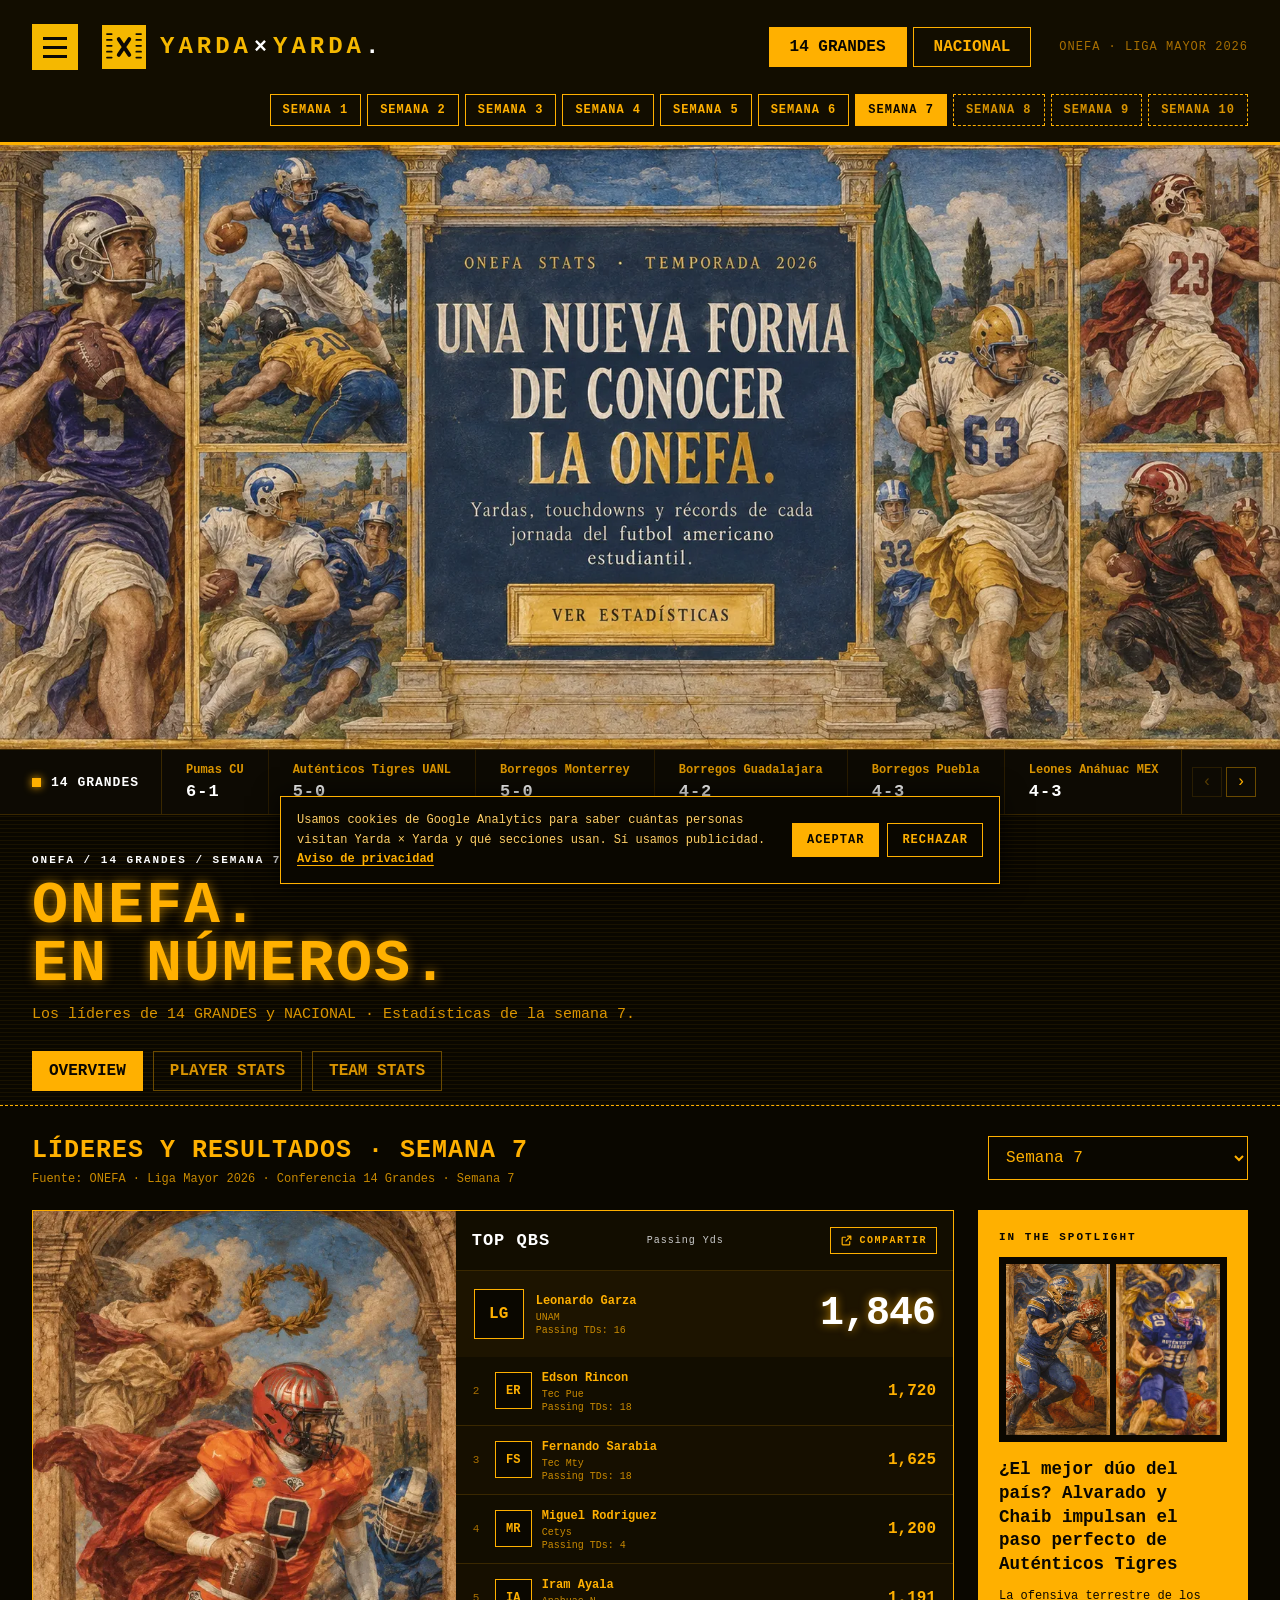
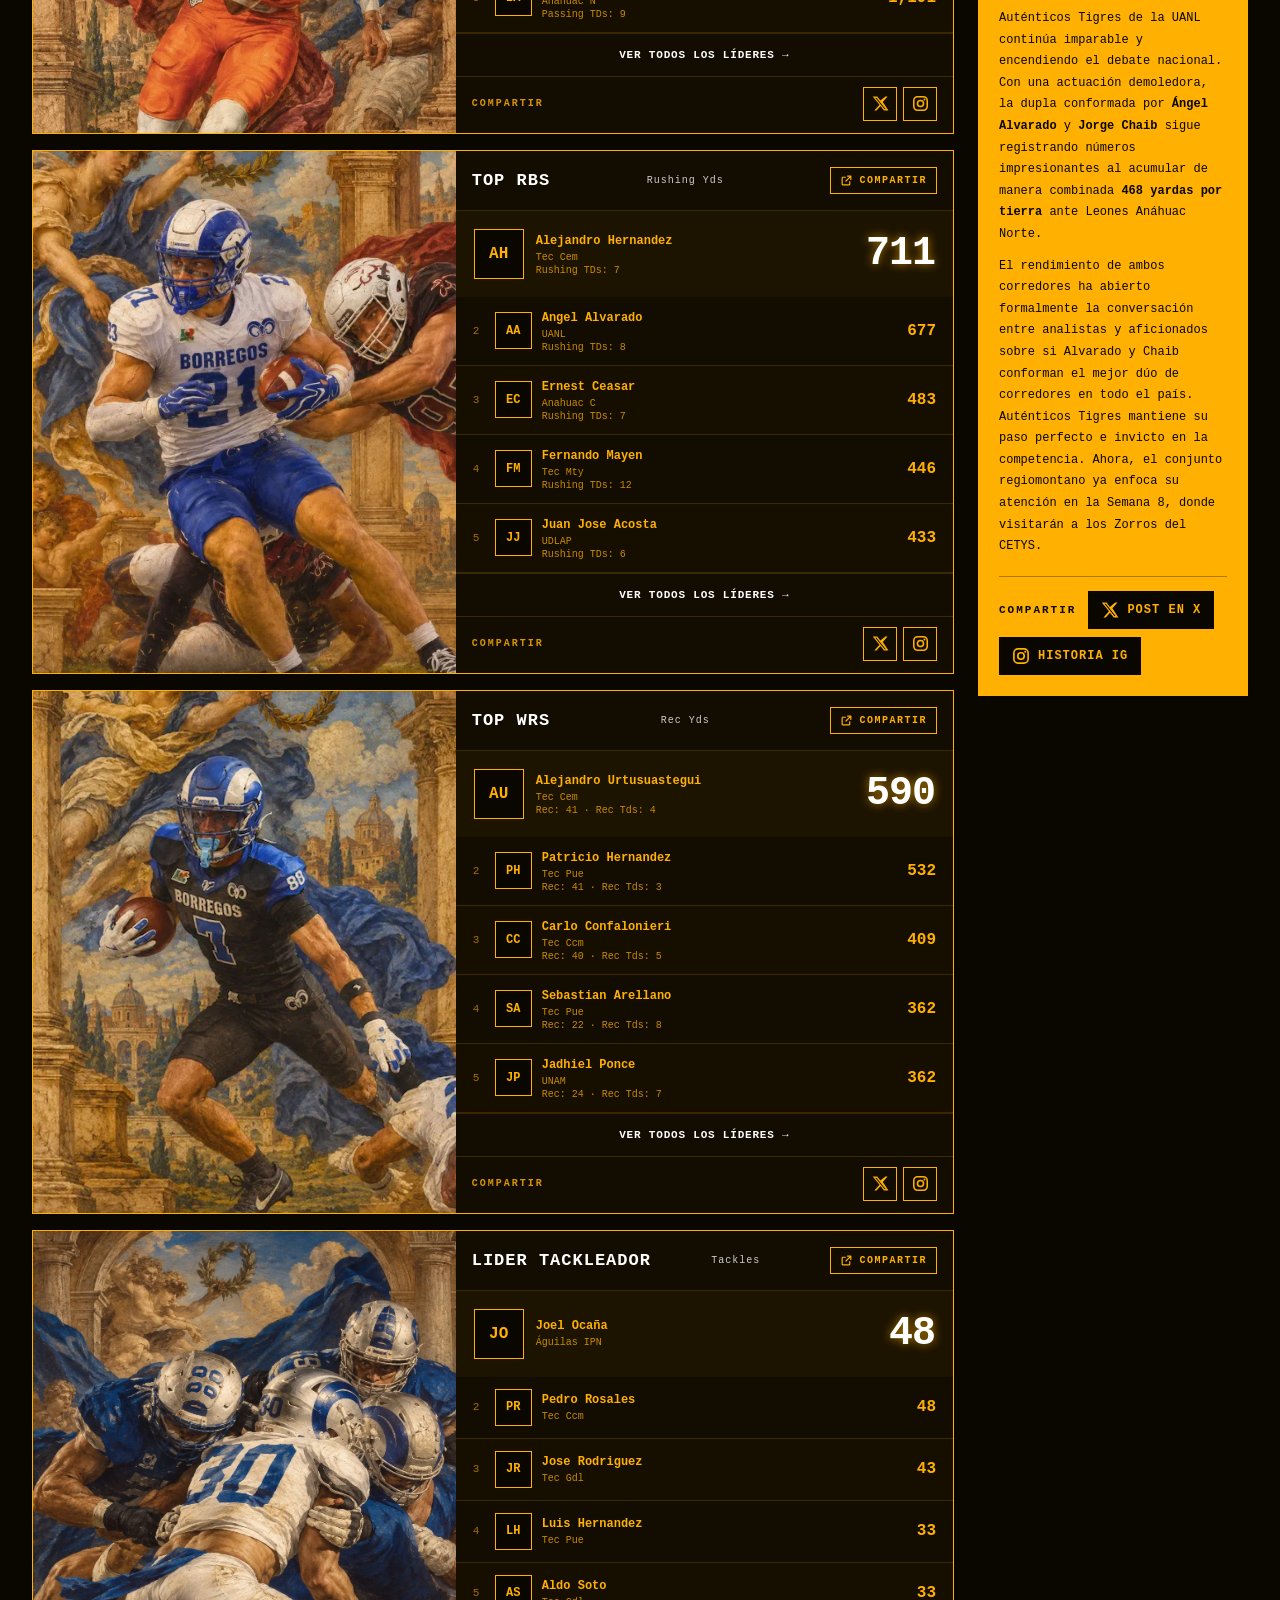
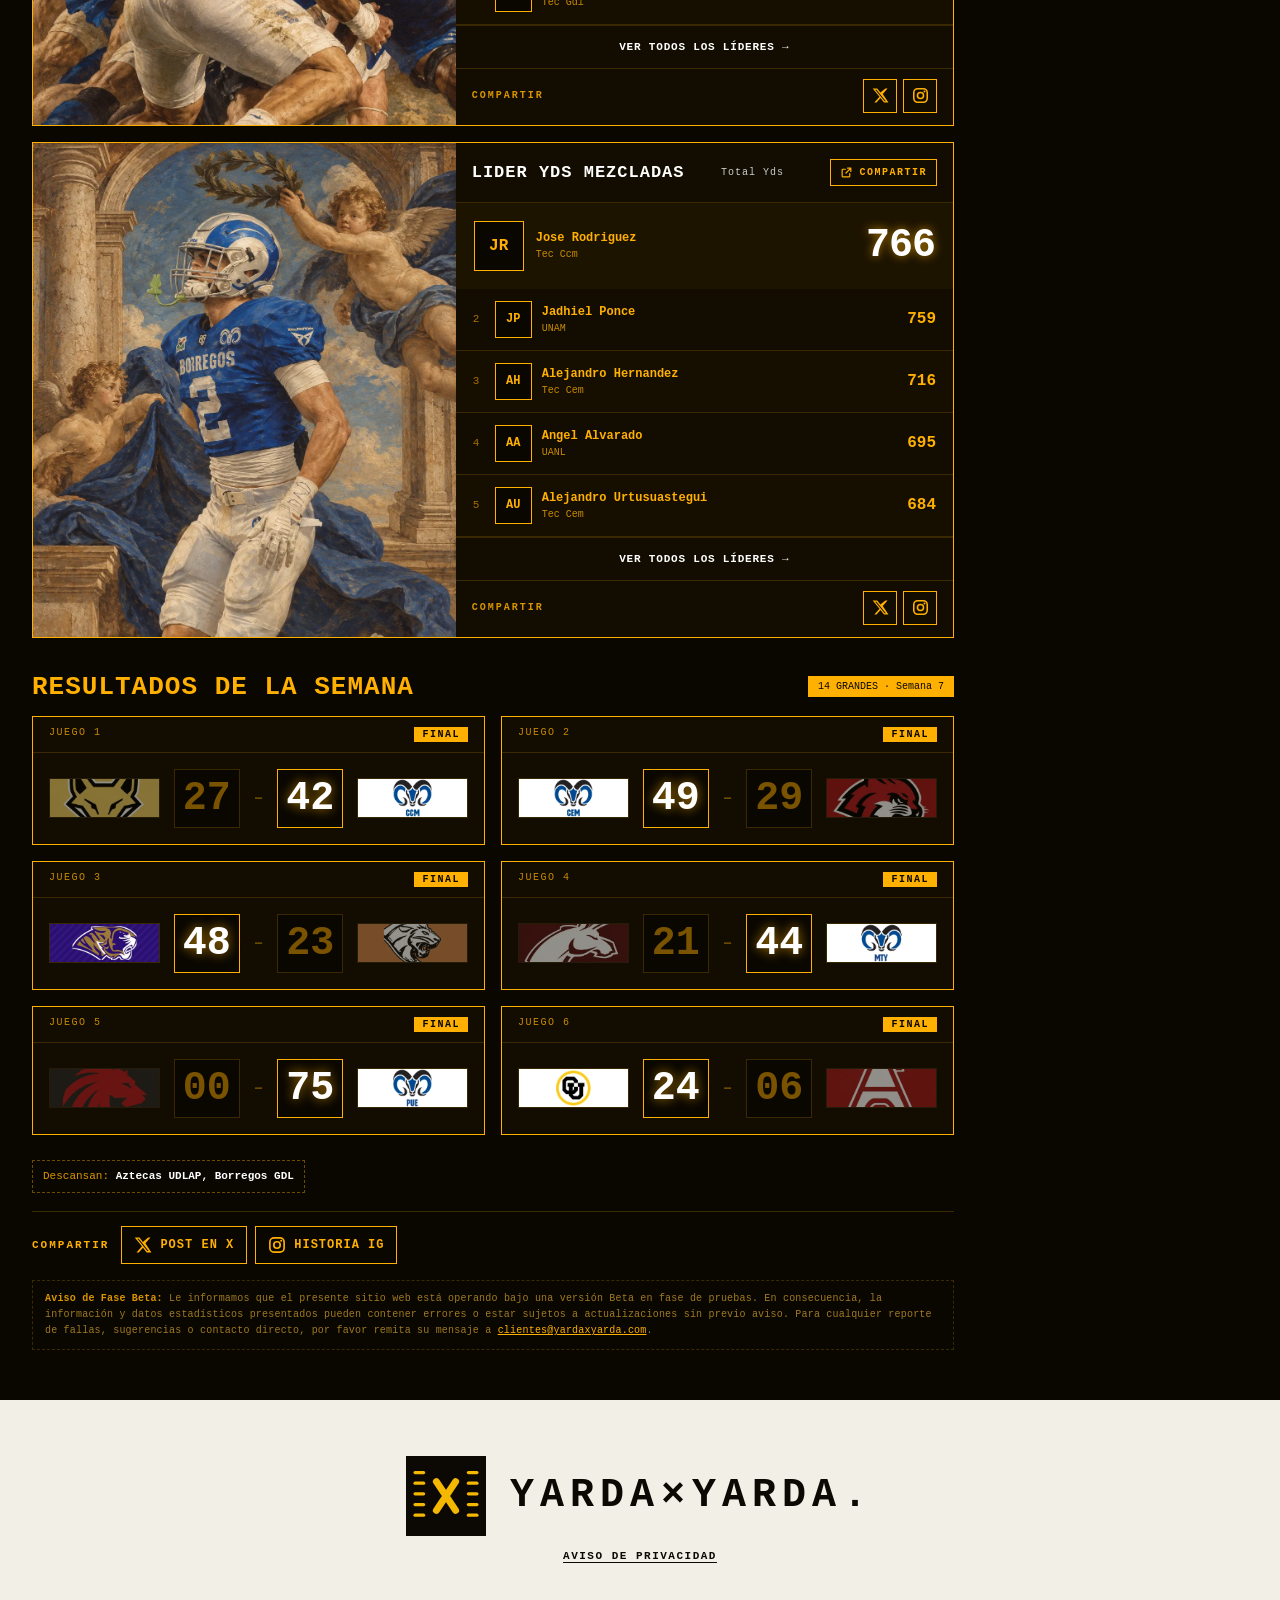
==== index.html @ e9014ed4 "Add files via upload" ====
<!doctype html>
<html lang="es"><head><meta charset="utf-8"><meta name="viewport" content="width=device-width, initial-scale=1"><title>Yarda × Yarda · Estadísticas ONEFA</title><link rel="icon" type="image/svg+xml" href="data:image/svg+xml,%3Csvg%20xmlns%3D%22http%3A//www.w3.org/2000/svg%22%20viewBox%3D%220%200%20150%20150%22%3E%3Crect%20width%3D%22150%22%20height%3D%22150%22%20fill%3D%22%23f5b800%22/%3E%3Cg%20fill%3D%22%230c0905%22%3E%3Crect%20x%3D%2214%22%20y%3D%2228%22%20width%3D%2222%22%20height%3D%226%22%20rx%3D%223%22/%3E%3Crect%20x%3D%22114%22%20y%3D%2228%22%20width%3D%2222%22%20height%3D%226%22%20rx%3D%223%22/%3E%3Crect%20x%3D%2214%22%20y%3D%2248%22%20width%3D%2222%22%20height%3D%226%22%20rx%3D%223%22/%3E%3Crect%20x%3D%22114%22%20y%3D%2248%22%20width%3D%2222%22%20height%3D%226%22%20rx%3D%223%22/%3E%3Crect%20x%3D%2214%22%20y%3D%2268%22%20width%3D%2222%22%20height%3D%226%22%20rx%3D%223%22/%3E%3Crect%20x%3D%22114%22%20y%3D%2268%22%20width%3D%2222%22%20height%3D%226%22%20rx%3D%223%22/%3E%3Crect%20x%3D%2214%22%20y%3D%2288%22%20width%3D%2222%22%20height%3D%226%22%20rx%3D%223%22/%3E%3Crect%20x%3D%22114%22%20y%3D%2288%22%20width%3D%2222%22%20height%3D%226%22%20rx%3D%223%22/%3E%3Crect%20x%3D%2214%22%20y%3D%22108%22%20width%3D%2222%22%20height%3D%226%22%20rx%3D%223%22/%3E%3Crect%20x%3D%22114%22%20y%3D%22108%22%20width%3D%2222%22%20height%3D%226%22%20rx%3D%223%22/%3E%3C/g%3E%3Cpath%20d%3D%22M57%2048%20L93%20102%20M93%2048%20L57%20102%22%20stroke%3D%22%230c0905%22%20stroke-width%3D%2213%22%20stroke-linecap%3D%22round%22%20fill%3D%22none%22/%3E%3C/svg%3E"><meta name="description" content="Yarda × Yarda: líderes, resultados, tablas y calendario de la ONEFA (14 Grandes y Conferencia Nacional).">
<link rel="canonical" href="https://yardaxyarda.com/">
<meta property="og:type" content="website">
<meta property="og:site_name" content="Yarda × Yarda">
<meta property="og:url" content="https://yardaxyarda.com/">
<meta property="og:title" content="Yarda × Yarda · Estadísticas ONEFA">
<meta property="og:description" content="Líderes, tablas, resultados y calendario de la ONEFA (14 Grandes y Conferencia Nacional), semana a semana.">
<meta property="og:image" content="https://yardaxyarda.com/assets/images/compartir-yardaxyarda.jpg">
<meta property="og:image:width" content="1200">
<meta property="og:image:height" content="630">
<meta property="og:locale" content="es_MX">
<meta name="twitter:card" content="summary_large_image">
<meta name="theme-color" content="#120d00">
<link rel="stylesheet" href="css/styles.css?v=20261022j"><script src="js/base/00-consentimiento.js?v=20261022j"></script>
<!-- Google tag (gtag.js) -->
<script async src="https://www.googletagmanager.com/gtag/js?id=G-KNM0MF1JTT"></script>
<script>
  window.dataLayer = window.dataLayer || [];
  function gtag(){dataLayer.push(arguments);}
  gtag('js', new Date());

  gtag('config', 'G-KNM0MF1JTT');
</script>
</head><body>
<div class="yxy-scrim" id="yxy-scrim" hidden></div>
<aside class="yxy-nav" id="yxy-nav" aria-label="Menú principal" aria-hidden="true" inert>
 <div class="yxy-nav-head"><a class="yxy-brand yxy-nav-brand" href="#" data-nav="inicio" aria-label="Yarda × Yarda · inicio"><span class="yxy-mark"><svg class="yxy-svg" xmlns="http://www.w3.org/2000/svg" viewBox="0 0 150 150" aria-hidden="true"><rect width="150" height="150" fill="#f5b800"/><g fill="#0c0905"><rect x="14" y="28" width="22" height="6" rx="3"/><rect x="114" y="28" width="22" height="6" rx="3"/><rect x="14" y="48" width="22" height="6" rx="3"/><rect x="114" y="48" width="22" height="6" rx="3"/><rect x="14" y="68" width="22" height="6" rx="3"/><rect x="114" y="68" width="22" height="6" rx="3"/><rect x="14" y="88" width="22" height="6" rx="3"/><rect x="114" y="88" width="22" height="6" rx="3"/><rect x="14" y="108" width="22" height="6" rx="3"/><rect x="114" y="108" width="22" height="6" rx="3"/></g><path d="M57 48 L93 102 M93 48 L57 102" stroke="#0c0905" stroke-width="13" stroke-linecap="round" fill="none"/></svg></span><span class="yxy-word">YARDA<span class="yxy-x">×</span>YARDA<span class="yxy-dot">.</span></span></a><button type="button" class="yxy-close" id="yxy-close" aria-label="Cerrar menú">✕</button></div>
 <div class="yxy-nav-body">
  <label class="yxy-lbl" for="yxy-q">Buscar</label>
  <input id="yxy-q" class="yxy-q" type="search" placeholder="Jugador, equipo o partido" autocomplete="off">
  <div class="yxy-results" id="yxy-results" hidden></div>
  <div class="yxy-lbl">Conferencia</div>
  <div class="yxy-conf"><button type="button" data-conf="grandes">14 GRANDES</button><button type="button" data-conf="nacional">NACIONAL</button></div>
  <div class="yxy-lbl">Secciones</div>
  <ol class="yxy-sec">
   <li><button type="button" data-nav="inicio"><i>01</i><b>Inicio</b><em>›</em></button></li>
   <li><button type="button" data-nav="calendario"><i>02</i><b>Calendario</b><em>›</em></button></li>
   <li><button type="button" data-nav="lideres"><i>03</i><b>Líderes</b><em>›</em></button></li>
   <li><button type="button" data-nav="tabla"><i>04</i><b>Tabla general</b><em>›</em></button></li>
   <li><button type="button" data-nav="equipos" aria-expanded="false"><i>05</i><b>Equipos</b><em>›</em></button><div class="yxy-teams" id="yxy-teams" hidden></div></li>
   <li><button type="button" data-nav="resultados"><i>06</i><b>Resultados de la semana</b><em>›</em></button></li>
  </ol>
 </div>
 <div class="yxy-nav-foot">ONEFA · LIGA MAYOR 2026 · <span id="yxy-week">SEMANA 6</span></div>
</aside>
<header><div class="top"><button type="button" class="yxy-burger" id="yxy-open" aria-label="Abrir menú" aria-controls="yxy-nav" aria-expanded="false"><span></span><span></span><span></span></button><a class="brand yxy-brand" href="#" aria-label="Yarda × Yarda · inicio"><span class="yxy-mark" aria-hidden="true"><svg class="yxy-svg" xmlns="http://www.w3.org/2000/svg" viewBox="0 0 150 150"><rect width="150" height="150" fill="#f5b800"/><g fill="#0c0905"><rect x="14" y="28" width="22" height="6" rx="3"/><rect x="114" y="28" width="22" height="6" rx="3"/><rect x="14" y="48" width="22" height="6" rx="3"/><rect x="114" y="48" width="22" height="6" rx="3"/><rect x="14" y="68" width="22" height="6" rx="3"/><rect x="114" y="68" width="22" height="6" rx="3"/><rect x="14" y="88" width="22" height="6" rx="3"/><rect x="114" y="88" width="22" height="6" rx="3"/><rect x="14" y="108" width="22" height="6" rx="3"/><rect x="114" y="108" width="22" height="6" rx="3"/></g><path d="M57 48 L93 102 M93 48 L57 102" stroke="#0c0905" stroke-width="13" stroke-linecap="round" fill="none"/></svg></span><span class="yxy-word">YARDA<span class="yxy-x">×</span>YARDA<span class="yxy-dot">.</span></span></a><div class="sports" aria-label="Sport"><button class="active" data-division="grandes" aria-pressed="true">14 GRANDES</button><button data-division="nacional" aria-pressed="false">NACIONAL</button></div><div class="edition">ONEFA · LIGA MAYOR 2026</div></div></header>
<section class="top-banner" id="banner-w4" hidden aria-label="ONEFA Stats · Temporada 2026"><a href="#stats-start" class="top-banner-link" aria-label="Ver estadísticas"><picture><source media="(max-width:700px)" srcset="assets/images/46dfd0f573.webp"><img src="assets/images/1318c74939.webp" width="1800" height="854" alt="ONEFA Stats · Temporada 2026. Una nueva forma de conocer la ONEFA: yardas, touchdowns y récords de cada jornada del futbol americano estudiantil."></picture></a></section>
<section class="top-banner" id="banner-w5" hidden aria-label="ONEFA Stats · Temporada 2026"><a href="#stats-start" class="top-banner-link" aria-label="Ver estadísticas"><picture><source media="(max-width:700px)" srcset="assets/images/ca078c1869.webp"><img src="assets/images/fb88d8023b.webp" width="1800" height="852" alt="ONEFA Stats · Temporada 2026. Una nueva forma de conocer la ONEFA: yardas, touchdowns y récords de cada jornada del futbol americano estudiantil."></picture></a></section>
<section class="top-banner" id="banner-w6" hidden aria-label="ONEFA Stats · Temporada 2026"><a href="#stats-start" class="top-banner-link" aria-label="Ver estadísticas"><picture><source media="(max-width:700px)" srcset="assets/images/59110b819c.webp"><img src="assets/images/1c9b521a45.webp" width="1800" height="850" alt="ONEFA Stats · Temporada 2026. Una nueva forma de conocer la ONEFA: yardas, touchdowns y récords de cada jornada del futbol americano estudiantil."></picture></a></section>
<section class="top-banner" id="banner-w7" hidden aria-label="ONEFA Stats · Temporada 2026"><a href="#stats-start" class="top-banner-link" aria-label="Ver estadísticas"><picture><source media="(max-width:700px)" srcset="assets/images/b94c535c2a.webp"><img src="assets/images/1ff9ba643d.webp" width="1800" height="850" alt="ONEFA Stats · Temporada 2026. Una nueva forma de conocer la ONEFA: yardas, touchdowns y récords de cada jornada del futbol americano estudiantil."></picture></a></section>
<section class="top-banner" id="banner-w8" hidden aria-label="ONEFA Stats · Temporada 2026"><a href="#stats-start" class="top-banner-link" aria-label="Ver estadísticas"><picture><source media="(max-width:700px)" srcset="assets/images/e06414f79d.webp"><img src="assets/images/24ac6d9ca6.webp" width="1800" height="850" alt="ONEFA Stats · Temporada 2026. Una nueva forma de conocer la ONEFA: yardas, touchdowns y récords de cada jornada del futbol americano estudiantil."></picture></a></section>
<section class="ticker" aria-label="Récord de los equipos de 14 Grandes"><div class="ticker-inner"><div class="ticker-label"><span class="ticker-dot" aria-hidden="true"></span><span>14 Grandes</span></div><div class="ticker-track" id="ticker-track"></div><div class="ticker-nav"><button type="button" id="ticker-prev" aria-label="Ver equipos anteriores">‹</button><button type="button" id="ticker-next" aria-label="Ver más equipos">›</button></div></div></section>
<section class="hero"><div class="hero-inner"><section class="clasico-banner clasico-hero" id="clasico5" hidden aria-labelledby="clasico-title"><div class="clasico-inner"><figure class="clasico-art"><img src="assets/images/757712cf98.png" alt="Ilustración pixel art de jugador de Auténticos Tigres junto a un tigre de piedra"></figure><div class="clasico-copy"><div class="eyebrow">CLÁSICO REGIO</div><h2 id="clasico-title">EL CLÁSICO<br><span>TIENE FECHA.</span></h2><p class="clasico-description">YA HAY FECHA PARA EL <strong>CLÁSICO REGIO</strong></p><div class="clasico-details"><p>Martes 3 de Noviembre</p><p class="event-time">7:00 PM</p><p class="event-place">en el Estadio Gaspar Mass</p></div></div><figure class="clasico-art"><img src="assets/images/803a385fa0.png" alt="Ilustración pixel art de dos jugadores de Borregos frente a las montañas"></figure></div></section><figure class="hero6" id="hero6" hidden role="link" tabindex="0" aria-label="Leer la crónica: El Clásico Nacional se pinta azul y oro"><div class="hero6-imgs"><img src="assets/images/08af3ef541.webp" alt="Casco de Pumas CU en bloques de construcción"><img src="assets/images/fd66d341b7.webp" alt="Casco de Águilas Blancas IPN en bloques de construcción"><span class="hero6-vs" aria-hidden="true">VS</span></div><figcaption class="hero6-cap"><h2>PROHIBIDO PERDER</h2><p>Clásico Nacional que revive la tradición, el orgullo y la grandeza del futbol americano estudiantil</p><ul class="hero6-info"><li>📅 17 de octubre</li><li>⏰ 11:00 a.m.</li><li>🏟️ Estadio Olímpico Universitario</li><li>🎖️ Homenaje a Cóndores</li></ul><small>📸 <a href="https://www.instagram.com/bbiggmikke/" target="_blank" rel="noopener">@bbiggmikke</a> · <a href="https://www.instagram.com/aguilasipn/" target="_blank" rel="noopener">@aguilasipn</a></small></figcaption></figure><div class="eyebrow" id="league">Premier League / Statistics</div><h1>ONEFA.<br>EN NÚMEROS.</h1><p id="hero-sub">Los líderes de 14 GRANDES y NACIONAL · Estadísticas de la semana 5.</p><nav class="tabs" aria-label="Statistics views"><button class="active" data-tab="overview" aria-pressed="true">Overview</button><button data-tab="players" aria-pressed="false">Player stats</button><button data-tab="teams" aria-pressed="false">Team stats</button></nav></div></section>
<section id="team-page" class="team-page" hidden aria-live="polite"></section><main><span id="stats-start"></span><div class="toolbar"><div><h2 id="heading">Season leaders</h2><div class="sub" id="source-note">Fuente: Onefa W5.xlsx · Semana 5 · Datos del archivo, sin conexión en vivo</div></div><div class="filters"><select id="season" aria-label="Season"><option value="w1">Semana 1 · Resultados</option><option value="w2">Semana 2 · Resultados</option><option value="w3">Semana 3</option><option value="w4">Semana 4</option><option value="w5">Semana 5</option><option value="w6">Semana 6</option><option value="w7" selected>Semana 7</option><option value="w8">Semana 8 · Calendario</option><option value="w9">Semana 9 · Calendario</option><option value="w10">Semana 10 · Calendario</option></select><select id="group" aria-label="Filter by team or conference"></select><select id="category" aria-label="Statistical category"></select><input id="search" type="search" placeholder="Search players or teams…" aria-label="Search players or teams"></div></div><div class="layout"><div><div id="team-subnav" class="team-subnav" hidden><button type="button" data-sub="tabla" class="active" aria-pressed="true">Tabla general</button><button type="button" data-sub="insights" aria-pressed="false">Insights</button></div><section id="insights" class="insights" hidden aria-labelledby="insights-title"><div class="section-title" style="margin-top:0"><h3 id="insights-title">Perfil ofensivo · 14 Grandes</h3><span class="pill">Semana 5</span></div><div class="ins-card"><div id="ins-chart"></div></div><p class="note">Yardas por partido. Cada logo muestra cuántas yardas por tierra (eje horizontal) y por aire (eje vertical) promedia el equipo. Las líneas punteadas dividen la gráfica en cuatro perfiles. Pasa el cursor sobre un logo para ver sus cifras; haz clic para abrir la página del equipo.</p></section><section id="standings" class="standings" hidden aria-labelledby="standings-title"><div class="section-title" style="margin-top:0"><h3 id="standings-title">Liga Mayor 2026 · Conferencia 14 Grandes</h3><span class="pill">Semana 5 · 14 equipos</span></div><div id="standings-table"></div><p class="note standings-note" id="standings-note">JJ = juegos jugados · G = ganados · P = perdidos · % = porcentaje de victorias · P.A. = puntos a favor · P.C. = puntos en contra · DIF = diferencia. JJ y % se calculan a partir de G y P. El orden es el de la tabla oficial de ONEFA.</p></section><section id="offense6" class="tp-section off6" hidden><div class="section-title"><h3>Ofensiva por equipo</h3><span class="pill">Acumulado · Semana 6</span></div><div class="table-wrap" id="off6-table"></div><p class="note">Yardas por aire, por tierra y totales; primeros downs (1st &amp; 10), puntos anotados, intercepciones y balones sueltos perdidos, y castigos. Haz clic en un encabezado para ordenar. Total Yds = Pass Yds + Rush Yds.</p></section><section id="yxy-defense7" class="tp-section off6" hidden>
 <div class="section-title"><h3>Defensiva por equipo · Semana 7</h3><span class="pill">Acumulado · Semana 7</span></div>
 <div class="table-wrap" id="yxy-def7-table"></div>
 <p class="note">Yardas permitidas por aire, por tierra y totales; primeros downs permitidos, puntos permitidos, intercepciones y balones sueltos recuperados, y castigos. Ordenada de menos a más yardas permitidas. Haz clic en un encabezado para ordenar. Total Yds = Pass Yds + Rush Yds.</p>
</section><section id="defense6" class="tp-section off6" hidden><div class="section-title"><h3>Defensiva por equipo</h3><span class="pill">Acumulado · Semana 6</span></div><div class="table-wrap" id="def6-table"></div><p class="note">Yardas permitidas por aire, por tierra y totales; primeros downs permitidos, puntos permitidos, intercepciones y balones sueltos recuperados, y castigos. Ordenada de menos a más yardas permitidas. Haz clic en un encabezado para ordenar. Total Yds = Pass Yds + Rush Yds.</p></section><section id="fd6" class="tp-section off6" hidden><div class="section-title"><h3 id="fd6-title">¿Cuántos 1st &amp; 10 consiguen y permiten?</h3><span class="pill">Acumulado · Semana 6</span></div><div class="fd6-legend"><span><i style="background:#ffb000"></i>1st &amp; 10 obtenidos (ofensiva)</span><span><i style="background:#4f5fd6"></i>1st &amp; 10 permitidos (defensiva)</span><span>DIF = obtenidos − permitidos</span></div><div class="fd6-chart" id="fd6-chart"></div><div class="fd6-axis"><span></span><div><span>0%</span><span>25%</span><span>50%</span><span>75%</span><span>100%</span></div><span>DIF</span></div><p class="note">Cada barra reparte el total de primeros downs de los partidos de cada equipo: la parte ámbar son los que consiguió su ofensiva y la azul los que permitió su defensiva. El número dentro de cada segmento es la cantidad; el ancho es el porcentaje.</p></section><div class="tp-empty" id="w6-note" hidden>Las estadísticas de jugadores de la semana 6 se publicarán próximamente. Por ahora puedes consultar los resultados de la semana y la tabla general en Team Stats.</div><div class="cards" id="cards" aria-live="polite"></div><div class="section-title"><h3 id="table-title">Player statistics</h3><span class="pill" id="count"></span></div><div class="table-wrap" id="table" aria-live="polite"></div></div><aside class="aside"><section class="aside-card insight"><div class="eyebrow">IN THE SPOTLIGHT</div><div class="spot-w7"><div class="w7-collage"><img src="assets/images/263691e008.webp" alt="Jugador número 87 de Auténticos Tigres rompiendo una tacleada, pintura estilo renacentista"><img src="assets/images/3c781b45cf.webp" alt="Corredor número 20 de Auténticos Tigres con el balón, pintura estilo renacentista"></div><h4 class="spot-headline w7-head">¿El mejor dúo del país? Alvarado y Chaib impulsan el paso perfecto de Auténticos Tigres</h4><p class="spot-w6t-txt w7-txt">La ofensiva terrestre de los Auténticos Tigres de la UANL continúa imparable y encendiendo el debate nacional. Con una actuación demoledora, la dupla conformada por <b>Ángel Alvarado</b> y <b>Jorge Chaib</b> sigue registrando números impresionantes al acumular de manera combinada <b>468 yardas por tierra</b> ante Leones Anáhuac Norte.</p><p class="spot-w6t-txt w7-txt">El rendimiento de ambos corredores ha abierto formalmente la conversación entre analistas y aficionados sobre si Alvarado y Chaib conforman el mejor dúo de corredores en todo el país. Auténticos Tigres mantiene su paso perfecto e invicto en la competencia. Ahora, el conjunto regiomontano ya enfoca su atención en la Semana 8, donde visitarán a los Zorros del CETYS.</p></div><h4 class="spot-headline spot-w4tnote">Paliza histórica en el Banorte</h4><video class="spot-w4tvid" src="assets/videos/839d3f6d07.mp4" poster="assets/images/9b5f56c937.jpg" muted loop playsinline controls preload="none" aria-label="Video destacado · Team Stats · Semana 4"></video><div class="spot-w4tnote spot-w4ttxt"><p class="spot-w6t-txt">Con una noche estelar del quarterback <b>Fernando Sarabia</b>, los Borregos Monterrey (3-0) ligaron su tercer triunfo en la Conferencia de los 14 Grandes al masacrar <b>73-20</b> a Pumas CU (1-2) en el Estadio Banorte. La victoria no solo acabó con el invicto auriazul, sino que registró la máxima cantidad de puntos anotados por el Tec a la UNAM en la historia.</p><p class="spot-w6t-txt">Sarabia comandó la ofensiva con 329 yardas aéreas y cinco pases de anotación en la primera mitad, conectando en dos ocasiones con <b>Daniel Santos</b>, quien finalizó el juego rozando las 200 yardas en recepciones.</p></div><div class="spot-w6i"><video class="spot-w6ivid" src="assets/videos/7e4c108fc7.mp4" poster="assets/images/2ea646e316.webp" muted loop playsinline controls preload="none" aria-label="Video destacado de Insights · Semana 6"></video><a class="snap-ad" href="https://www.instagram.com/snap.mx_/" target="_blank" rel="noopener"><span class="snap-ad-tag">PUBLICIDAD</span><span class="snap-ad-ttl">📸 Síguenos en Instagram</span><span class="snap-ad-handle">@snap.mx_</span><span class="snap-ad-txt">Descubre más fotos, videos y contenido del emparrillado. ¡Visita el perfil y síguelo!</span><span class="snap-ad-btn">Visitar perfil →</span></a></div><div class="spot-w6t"><div class="video-frame has-img"><img class="spot-win" src="assets/images/d46a6e65c8.webp" alt="Jugador número 27 de Águilas Blancas en posición defensiva, estilo bloques de construcción"></div><p class="spot-w6t-txt">El defensivo <b>Joel Ocaña</b> (Águilas Blancas), firmó una actuación sobresaliente ante los Leones de la Universidad Anáhuac México tras registrar un total de 12 tacleadas y un sack, consolidándose como el baluarte de la unidad defensiva politécnica.</p></div><h4 class="spot-headline spot-w6pnote">Imparables por tierra<br><span class="spot-light">Alejandro Hernández (Borregos CEM) ratifica su liderato de yardas por tierra tras la Semana 6.</span></h4><video class="spot-w6pvid" hidden src="assets/videos/e648986889.mp4" poster="assets/images/b083e54090.jpg" muted loop playsinline controls preload="none" aria-label="Video destacado de la semana 6"></video><small class="spot-credit spot-w6pcred">📸 <a href="https://www.instagram.com/dashonlights/" target="_blank" rel="noopener">@dashonlights</a></small><div class="spot-w6pextra"><div class="video-frame has-img"><img class="spot-win" src="assets/images/1263366a04.webp" alt="Jugador de Leones Anáhuac Cancún celebrando con el balón, estilo bloques de construcción"></div><p class="spot-w6t-txt"><b>Ernest Ceasar III</b> se mantiene en la élite ofensiva de la Liga Mayor tras registrar un impacto dominante con los Leones Anáhuac Cancún:</p><ul class="spot-list"><li>1.º en promedio de yardas por acarreo.</li><li>2.º en yardas totales por tierra.</li><li>3.º en yardas mezcladas.</li></ul><small class="spot-credit">📸 <a href="https://www.instagram.com/fcoguzman_fotografo/" target="_blank" rel="noopener">@fcoguzman_fotografo</a></small></div><video class="spot-w5vid" src="assets/videos/f49f9cce07.mp4" poster="assets/images/bbb4e3a7c4.jpg" autoplay muted loop playsinline controls preload="none" aria-label="Video destacado de la semana 5"></video><div class="spot-w6" hidden><h4 class="spot-headline">El campeón sigue invicto</h4><div class="video-frame has-img"><img class="spot-win" src="assets/images/c0d49a04f5.webp" alt="Jugador de Auténticos Tigres atrapando un pase, estilo bloques de construcción"></div><p class="spot-w6t-txt">Con una actuación sofocante de su defensiva, los <b>Auténticos Tigres de la UANL</b> vencieron 29-19 a los Borregos Puebla en el Cráter Azul. La clave estuvo en el dominio del juego aéreo: los regiomontanos firmaron <b>seis intercepciones</b> que apagaron cualquier intento de reacción local.</p><p class="spot-w6t-txt">A seis semanas de iniciada la temporada, la cima de los 14 Grandes no deja sorpresas: Auténticos Tigres y Borregos Monterrey son los únicos invictos de la conferencia. El campeón ya piensa en su siguiente reto: este viernes 16 de octubre recibe a los Leones Anáhuac México en el Gaspar Mass.</p><blockquote class="spot-quote">“Juan Pablo Mandujano es el mejor jugador en el campo el día de hoy señores”<cite>— Osvaldo Zumalacarregui</cite></blockquote><div class="spot-w6note"><h4 class="spot-headline">¿Hora de un cambio bajo el centro en Borregos Puebla?</h4><div class="video-frame has-img"><img class="spot-win" src="assets/images/b9c4a5a6bb.webp" alt="Mariscal número 18 de Borregos Puebla detrás del centro, estilo bloques de construcción"></div><p class="spot-w6t-txt">La ofensiva de Borregos Puebla enfrenta un dilema crucial bajo el centro. Por un lado, ostenta al líder en yardas por aire de toda la ONEFA; por el otro, el mismo pasador encabeza el departamento no deseado de intercepciones, un factor que ha resultado costoso en momentos clave durante sus tres derrotas de la temporada.</p><p class="spot-w6t-txt">Ante la falta de constancia en el cuidado del ovoide, surge el debate sobre la titularidad. La presencia de <b>Ian González (#18)</b> en la banca añade presión al debate. El mariscal suplente emerge como una opción sólida para tomar el mando si el Coach Fisher decide dar un giro estratégico a la ofensiva.</p><p class="spot-w6t-txt">De cara a la recta final de la temporada, la decisión de mantener la apuesta por el volumen aéreo o priorizar la eficiencia y la protección del balón podría definir el destino de los Borregos Puebla.</p></div></div><video class="spot-video" src="assets/videos/878581d905.mp4" poster="assets/images/a29ee71536.jpg" autoplay muted loop playsinline controls preload="none" aria-label="Video destacado"></video><small class="spot-credit spot-w4cred">📸 <a href="https://www.instagram.com/borregospue/" target="_blank" rel="noopener">@borregospue</a></small><div class="big-number" id="featured-value">18</div><h3 id="featured-name">Erling Haaland</h3><p id="featured-copy"></p><div class="spotlight-video"><h4 class="spot-headline">Emoción pura en Puebla y triunfo dramático</h4><div class="video-frame has-img"><video muted id="spotlight-video" controls playsinline preload="none" hidden aria-label="Video destacado"></video><img class="spot-win" src="assets/images/707c1f00e0.jpg" alt="Borregos, You Won! en estilo voxel"></div><h4 class="spot-headline spot-headline-below">Los invictos Auténticos Tigres pondrán a prueba la localía</h4></div></section><section class="aside-card aside-photo" style="display:none"><img src="" alt=""><div hidden><h3 id="bars-title"></h3><div id="bars"></div></div></section></aside></div><section id="calendar" class="calendar" hidden aria-labelledby="calendar-title"><div class="section-title" style="margin-top:0"><h3 id="calendar-title">CALENDARIO</h3><span class="pill" id="calendar-pill"></span></div><div class="matches" id="calendar-games"></div><p class="note" id="calendar-note"></p></section><section id="weekly-results" class="weekly-results" aria-labelledby="weekly-results-title"><div class="section-title"><h3 id="weekly-results-title">RESULTADOS DE LA SEMANA</h3><span class="pill" id="wr-pill">14 GRANDES · Semana 5</span></div><div class="matches" id="wr-w5"><article class="match"><div class="match-head"><span>Juego 1</span><span>Final</span></div><div class="match-body"><img class="match-logo win" src="assets/images/68dbd36aa8.webp" alt=""><span class="match-score win">20</span><span class="match-sep" aria-hidden="true">–</span><span class="match-score loss">12</span><img class="match-logo loss" src="assets/images/3f03f3bcbe.webp" alt=""></div></article><article class="match"><div class="match-head"><span>Juego 2</span><span>Final</span></div><div class="match-body"><img class="match-logo loss" src="assets/images/2ae0cd732c.webp" alt=""><span class="match-score loss">06</span><span class="match-sep" aria-hidden="true">–</span><span class="match-score win">24</span><img class="match-logo win" src="assets/images/bf9dabf7dd.webp" alt=""></div></article><article class="match"><div class="match-head"><span>Juego 3</span><span>Final</span></div><div class="match-body"><img class="match-logo win" src="assets/images/da523e793c.webp" alt=""><span class="match-score win">16</span><span class="match-sep" aria-hidden="true">–</span><span class="match-score loss">13</span><img class="match-logo loss" src="assets/images/9590d6ad16.webp" alt=""></div></article><article class="match"><div class="match-head"><span>Juego 4</span><span>Final</span></div><div class="match-body"><img class="match-logo win" src="assets/images/14451413ac.webp" alt=""><span class="match-score win">34</span><span class="match-sep" aria-hidden="true">–</span><span class="match-score loss">28</span><img class="match-logo loss" src="assets/images/d7006213d5.webp" alt=""></div></article><article class="match"><div class="match-head"><span>Juego 5</span><span>Final</span></div><div class="match-body"><img class="match-logo win" src="assets/images/151f96328f.webp" alt=""><span class="match-score win">40</span><span class="match-sep" aria-hidden="true">–</span><span class="match-score loss">35</span><img class="match-logo loss" src="assets/images/22050efc45.webp" alt=""></div></article><article class="match"><div class="match-head"><span>Juego 6</span><span>Final</span></div><div class="match-body"><img class="match-logo win" src="assets/images/2a0568d6bd.webp" alt=""><span class="match-score win">27</span><span class="match-sep" aria-hidden="true">–</span><span class="match-score loss">21</span><img class="match-logo loss" src="assets/images/df1ac65162.webp" alt=""></div></article></div><div class="matches" id="wr-past" style="display:none"></div><p class="note" id="wr-note"></p></section><section id="st4" class="tp-section st4" hidden><div class="section-title"><h3 id="st4-title">Tabla general · Semana 4</h3><span class="pill" id="st4-pill"></span></div><div id="st4-table"></div><p class="note" id="st4-note"></p></section></main><footer class="yxy-footer"><a class="yxy-flogo" href="#" aria-label="Yarda × Yarda · volver arriba"><span class="yxy-fmark"><svg class="yxy-svg" xmlns="http://www.w3.org/2000/svg" viewBox="0 0 150 150" aria-hidden="true"><rect width="150" height="150" fill="#0c0905"/><g fill="#f5b800"><rect x="14" y="28" width="22" height="6" rx="3"/><rect x="114" y="28" width="22" height="6" rx="3"/><rect x="14" y="48" width="22" height="6" rx="3"/><rect x="114" y="48" width="22" height="6" rx="3"/><rect x="14" y="68" width="22" height="6" rx="3"/><rect x="114" y="68" width="22" height="6" rx="3"/><rect x="14" y="88" width="22" height="6" rx="3"/><rect x="114" y="88" width="22" height="6" rx="3"/><rect x="14" y="108" width="22" height="6" rx="3"/><rect x="114" y="108" width="22" height="6" rx="3"/></g><path d="M57 48 L93 102 M93 48 L57 102" stroke="#f5b800" stroke-width="13" stroke-linecap="round" fill="none"/></svg></span><span class="yxy-fword">YARDA<span>×</span>YARDA<span>.</span></span></a><span class="yxy-fweek" hidden></span><nav class="yxy-flinks" aria-label="Legal"><a href="privacidad.html">Aviso de privacidad</a></nav></footer>

<div id="yxy-article-view" role="dialog" aria-modal="true" aria-label="Crónica del Clásico Nacional" aria-hidden="true">

<iframe id="yxy-article-frame" title="PROHIBIDO PERDER — Crónica del Clásico Nacional" loading="lazy" srcdoc="&lt;!doctype html&gt;&lt;html lang=&quot;es&quot;&gt;&lt;head&gt;&lt;meta charset=&quot;utf-8&quot;&gt;&lt;meta name=&quot;viewport&quot; content=&quot;width=device-width, initial-scale=1&quot;&gt;&lt;title&gt;El Clásico Nacional se pinta azul y oro | YARDA X YARDA&lt;/title&gt;&lt;meta name=&quot;description&quot; content=&quot;Crónica del Clásico Nacional de fútbol americano estudiantil: Pumas CU y Águilas Blancas del IPN.&quot;&gt;&lt;style&gt;
:root{--gold:#f7b43e;--ink:#15120d;--paper:#f4eddd;--line:#9a6a1d}*{box-sizing:border-box}html{scroll-behavior:smooth}body{margin:0;background:#0e0e0e;color:var(--ink);font-family:Arial,Helvetica,sans-serif}header{background:#101010;color:var(--gold);border-bottom:1px solid var(--gold);padding:17px max(24px,calc((100vw - 1160px)/2));display:flex;justify-content:space-between;align-items:center;gap:20px}.brand{font-size:16px;font-weight:900;letter-spacing:.14em;color:var(--gold);text-decoration:none}.back{display:inline-flex;align-items:center;justify-content:center;text-align:center;background:var(--gold);color:#111;text-decoration:none;font-size:13px;font-weight:800;border:2px solid #111;border-radius:8px;padding:10px 17px;box-shadow:0 0 0 3px #57c9dc;transition:background .2s}.back:hover{background:#ffd17a;color:#111}.hero{background:#f7b43e;color:#14110d;padding:45px 24px 37px;border-bottom:5px solid #111}.hero-inner{max-width:950px;margin:auto}.eyebrow{font:800 11px/1.5 &#x27;Courier New&#x27;,monospace;letter-spacing:.19em;text-transform:uppercase}h1{font:900 clamp(35px,5.8vw,69px)/.99 Arial,Helvetica,sans-serif;letter-spacing:-.045em;max-width:900px;margin:18px 0 20px;text-transform:uppercase}.dek{font:500 clamp(16px,2vw,20px)/1.5 &#x27;Courier New&#x27;,monospace;max-width:730px}.byline{border-top:1px solid #16120c70;margin-top:27px;padding-top:15px;font:700 12px/1.6 &#x27;Courier New&#x27;,monospace}.byline a{color:#21170b}main{max-width:1000px;margin:0 auto;padding:38px 24px 60px;background:var(--paper);border-left:1px solid #7c5922;border-right:1px solid #7c5922}.article{max-width:820px;margin:auto}.article p{font-family:&#x27;Courier New&#x27;,Courier,monospace;font-size:clamp(15px,1.6vw,17px);line-height:1.8;margin:0 0 26px;color:#241e16}.article p:first-child::first-letter{font-size:3.2em;float:left;line-height:.85;margin:9px 8px 0 0;color:#9d6013;font-weight:900}.photo{margin:30px 0 36px;background:#fff;border:1px solid #b8914f;padding:10px}.photo img{display:block;width:100%;height:auto;object-fit:contain}.placeholder{min-height:260px;background:#ded5c5;border:1px dashed #9e8459;display:flex;align-items:center;justify-content:center;flex-direction:column;gap:8px}.placeholder span{font-weight:900}.placeholder small{font-size:12px}figcaption{color:#6d5026;font:700 12px/1.5 &#x27;Courier New&#x27;,monospace;margin-top:10px}.score{display:flex;justify-content:space-between;gap:16px;align-items:center;border:2px solid #14110d;border-left:8px solid var(--gold);background:#151515;color:var(--gold);padding:18px 22px;margin:32px 0;font:800 13px &#x27;Courier New&#x27;,monospace}.score strong{font:900 32px Arial,sans-serif;color:#fff}.score .score-team{display:flex;flex:1;min-width:0;flex-direction:column;align-items:center;justify-content:center;text-align:center;gap:8px}.score .score-logo{width:72px;height:72px;object-fit:contain;display:block}.score .score-label{text-align:center;font-size:11px;letter-spacing:.1em;white-space:nowrap}@media(max-width:600px){.score{gap:10px;padding:14px 8px}.score .score-logo{width:52px;height:52px}.score .score-team{font-size:10px}.score .score-label{font-size:9px;white-space:normal}}footer{background:#0e0e0e;border-top:1px solid var(--gold);padding:23px;text-align:center;color:var(--gold);font:700 11px &#x27;Courier New&#x27;,monospace;letter-spacing:.1em}@media(max-width:600px){header{padding:13px 16px}.brand{font-size:12px}.back{font-size:10px}.hero{padding:34px 18px}.hero h1{font-size:clamp(32px,10vw,46px)}main{padding:26px 16px 45px}.photo{padding:6px}.score{flex-wrap:wrap}}
&lt;/style&gt;&lt;/head&gt;&lt;body&gt;&lt;header&gt;&lt;a class=&quot;brand&quot; href=&quot;#volver-a-yardaxyarda&quot;&gt;YARDA X YARDA&lt;/a&gt;&lt;a class=&quot;back&quot; href=&quot;#volver-a-yardaxyarda&quot;&gt;← Volver a estadísticas&lt;/a&gt;&lt;/header&gt;&lt;section class=&quot;hero&quot;&gt;&lt;div class=&quot;hero-inner&quot;&gt;&lt;div class=&quot;eyebrow&quot;&gt;ONEFA · Liga Mayor · Crónica del Clásico Nacional&lt;/div&gt;&lt;h1&gt;EL CLÁSICO NACIONAL SE PINTA AZUL Y ORO&lt;/h1&gt;&lt;div class=&quot;dek&quot;&gt;Noventa años de historia, rivalidad y tradición en el fútbol americano estudiantil mexicano.&lt;/div&gt;&lt;div class=&quot;byline&quot;&gt;Por &lt;strong&gt;Gabriel Vargas&lt;/strong&gt; · X: &lt;a href=&quot;https://x.com/gabo9702&quot; target=&quot;_blank&quot; rel=&quot;noopener noreferrer&quot;&gt;@gabo9702&lt;/a&gt;&lt;/div&gt;&lt;/div&gt;&lt;/section&gt;&lt;main&gt;&lt;article class=&quot;article&quot;&gt;&lt;p&gt;Cuando se habla de historia en el deporte mexicano, sin importar de qué disciplina se trate, es inevitable pensar en el clásico más longevo del fútbol americano estudiantil del país. Politécnico vs. UNAM va más allá de solo dos equipos jugando un partido de temporada regular de Liga Mayor; es herencia, es pasión, es identidad, es tradición, es calidad, es todo lo que un niño sueña con vivir: es algo único, irrepetible e inigualable.&lt;/p&gt;&lt;figure class=&quot;photo&quot;&gt;&lt;img src=&quot;assets/images/1822441283.png&quot; alt=&quot;Afición universitaria forma el número 475 en las gradas del Estadio Olímpico Universitario&quot; loading=&quot;lazy&quot; style=&quot;display:block;width:100%;height:auto;object-fit:cover&quot;&gt;&lt;/figure&gt;&lt;p&gt;Pumas de la Universidad y Águilas Blancas del Politécnico se enfrentaron en una nueva edición del Clásico Nacional para conmemorar 90 años de historia. Por un lado, los del Pedregal, comandados por Lenny Garza, llegaron a esta semana 7 con un récord de 5-1; mientras que los de Santo Tomás, liderados por Joel Ocaña, lo hicieron con una marca de 2-3.&lt;/p&gt;&lt;p&gt;El Estadio Olímpico Universitario, con un aforo superior a las 30 mil personas y en un día bastante nublado, vio cómo desde la primera jugada del encuentro el equipo local trató de ser el principal protagonista. Y es que la realidad es que el ataque felino carburó de forma inmediata, pese a que en la primera serie ofensiva del encuentro, y tras haber consumido casi todo el primer cuarto, únicamente pudieron poner 3 puntos en el marcador, en gran medida gracias al buen ajuste en zona roja de los guindiblancos. Lo positivo para los Pumas fue lo bien que lucía cada uno de sus jugadores estrella, especialmente Garza, Santillán, Ponce y Blanco.&lt;/p&gt;&lt;p&gt;El patrón que marcó la primera mitad del juego fue lo poco eficiente que fue la ofensiva de los del Politécnico, con un diseño de jugadas bastante predecible y con una ejecución deficiente; pese a ello, se fueron al descanso perdiendo solamente 10-0, aunque en el terreno de juego, hasta ese momento, solo había existido un equipo. Es importante destacar que quien mantuvo los controles de la ofensiva fue Emilio Sánchez, quarterback suplente, tras las molestias del quarterback titular la semana pasada ante Anáhuac, Maximiliano Delgadillo.&lt;/p&gt;&lt;p&gt;La segunda mitad fue una calca, casi exacta, de lo vivido en los dos primeros cuartos. El staff de coacheo de César Belmonte, entrenador en jefe de Pumas, tuvo un planteamiento perfecto en ambos lados del balón, con diseños de jugadas que explotaron el talento de sus jugadores estrella. En el lado ofensivo, el papel de Jhadiel Ponce fue diferencial una vez más (es la definición misma de lo que debe ser un receptor abierto), la defensa del IPN no tuvo respuesta alguna para él ni, en general, para cada ejecución que salía de las manos de Leonardo Garza.&lt;/p&gt;&lt;figure style=&quot;margin:24px 0&quot;&gt;&lt;video controls playsinline preload=&quot;metadata&quot; style=&quot;display:block;width:100%;height:auto;max-height:640px;background:#000;border-radius:3px&quot; src=&quot;assets/videos/cbd32a46c1.mp4&quot;&gt;Tu navegador no admite reproducción de video.&lt;/video&gt;&lt;figcaption&gt;📸 &lt;a href=&quot;https://www.instagram.com/pumascu_fba/&quot; target=&quot;_blank&quot; rel=&quot;noopener noreferrer&quot;&gt;@pumascu_fba&lt;/a&gt;&lt;/figcaption&gt;&lt;/figure&gt;&lt;p&gt;Poco pudieron hacer las Águilas Blancas al final, decorando el marcador 24-6 con algunos ajustes sobre la marcha por parte del entrenador en jefe Raúl Mateos. Esto dejó por debajo las expectativas de un equipo que en las primeras mitades de la mayoría de sus juegos había sido bastante productivo a la ofensiva, pero que el sábado en CU no pudo descifrar en ningún aspecto a los locales.&lt;/p&gt;&lt;div class=&quot;score&quot;&gt;&lt;span class=&quot;score-team&quot;&gt;&lt;img class=&quot;score-logo&quot; src=&quot;assets/images/06b3240e26.png&quot; alt=&quot;Logo Pumas CU&quot;&gt;&lt;span&gt;PUMAS CU&lt;/span&gt;&lt;strong&gt;24&lt;/strong&gt;&lt;/span&gt;&lt;span class=&quot;score-label&quot;&gt;MARCADOR FINAL&lt;/span&gt;&lt;span class=&quot;score-team&quot;&gt;&lt;img class=&quot;score-logo&quot; src=&quot;assets/images/b1e4f15dc2.png&quot; alt=&quot;Logo Águilas Blancas&quot;&gt;&lt;span&gt;ÁGUILAS BLANCAS&lt;/span&gt;&lt;strong&gt;6&lt;/strong&gt;&lt;/span&gt;&lt;/div&gt;&lt;p&gt;Con esto, ambos equipos llegan a la semana 8 con realidades distintas: Pumas buscando asegurar al 100% terminar en el &lt;strong&gt;top 3&lt;/strong&gt; de la tabla de posiciones, y Águilas tratando de reponerse de tres semanas de pesadilla para alcanzar a colarse a la postemporada. El resultado deja claras muchas cosas, especialmente dos: la primera, que los auriazules son capaces de soñar en grande con uno de los mejores rosters en cuanto a talento de su historia; y la segunda, que los guindiblancos necesitan asentar el proyecto con su gran camada de novatos. Dos presentes diferentes que no hacen más que generar una gran expectativa para la siguiente edición del Clásico Nacional del fútbol estudiantil en México&lt;/p&gt;&lt;p style=&quot;font-family:Arial,Helvetica,sans-serif;font-size:14px;font-weight:700;border-top:1px solid #ccc;padding-top:20px&quot;&gt;— Gabriel Vargas | X: &lt;a href=&quot;https://x.com/gabo9702&quot; target=&quot;_blank&quot; rel=&quot;noopener noreferrer&quot;&gt;@gabo9702&lt;/a&gt;&lt;/p&gt;&lt;/article&gt;&lt;/main&gt;&lt;footer style=&quot;display:flex;justify-content:center;align-items:center;gap:12px;background:#f5f0e5;padding:30px 16px;border-top:1px solid #d7c7a8&quot;&gt;&lt;span aria-hidden=&quot;true&quot; style=&quot;width:40px;height:40px;display:inline-flex;align-items:center;justify-content:center;position:relative;background:#101010;color:#ffbf24;font:900 24px Arial,sans-serif&quot;&gt;&lt;span style=&quot;position:absolute;left:5px;top:5px;font:900 10px monospace;line-height:9px&quot;&gt;≡&lt;br&gt;≡&lt;br&gt;≡&lt;/span&gt;&lt;span style=&quot;margin-left:9px&quot;&gt;×&lt;/span&gt;&lt;/span&gt;&lt;span style=&quot;font:900 clamp(17px,4vw,25px) Arial,sans-serif;letter-spacing:3px;color:#101010&quot;&gt;YARDA&lt;span style=&quot;color:#101010&quot;&gt;×&lt;/span&gt;YARDA.&lt;/span&gt;&lt;/footer&gt;&lt;script&gt;document.querySelectorAll(&#x27;a[href=&quot;#volver-a-yardaxyarda&quot;]&#x27;).forEach(a=&gt;a.addEventListener(&#x27;click&#x27;,function(e){e.preventDefault();parent.postMessage(&#x27;yxy-close-article&#x27;,&#x27;*&#x27;)}));&lt;/script&gt;&lt;/body&gt;&lt;/html&gt;" ></iframe>
</div>

<script src="js/cargar.js?v=20261022j"></script>
</body></html>
---- css/styles.css ----
/* Yarda × Yarda · estilos del sitio */
:root{--ink:#291238;--purple:#632ad9;--muted:#7c7486;--line:#e8e5ee;--bg:#f6f5f8}*{box-sizing:border-box}body{margin:0;font-family:Arial,Helvetica,sans-serif;color:var(--ink);background:var(--bg)}button,select,input{font:inherit}button,select{cursor:pointer}button:focus-visible,a:focus-visible,select:focus-visible,input:focus-visible{outline:3px solid #08b9cc;outline-offset:3px}header{background:#fff;border-bottom:1px solid var(--line)}.top{max-width:1360px;margin:auto;display:flex;align-items:center;justify-content:space-between;padding:23px 32px;gap:24px}.brand{font-size:27px;font-weight:900;letter-spacing:-1.5px;display:flex;align-items:center;gap:10px}.brand span{color:var(--purple)}.mark{width:30px;height:30px;background:var(--purple);border-radius:8px;display:flex;align-items:end;justify-content:center;gap:3px;padding:7px;transform:rotate(-8deg)}.mark i{width:4px;background:#fff;border-radius:2px}.mark i:nth-child(1){height:8px}.mark i:nth-child(2){height:16px}.mark i:nth-child(3){height:12px}.sports{display:flex;background:#f4f2f7;border-radius:30px;padding:4px}.sports button{border:0;background:transparent;padding:10px 20px;border-radius:25px;color:var(--muted);font-weight:bold}.sports button.active{background:var(--ink);color:white}.edition{font-size:12px;color:var(--muted);letter-spacing:1px}.hero{background:linear-gradient(112deg,#6e26e6 0%,#6553ee 45%,#17ccd5 100%);color:white;position:relative;overflow:hidden}.hero:after{content:"";position:absolute;width:420px;height:420px;border:70px solid #ffffff0b;border-radius:50%;right:5%;top:-150px;pointer-events:none}.hero-inner{max-width:1360px;margin:auto;padding:39px 32px 0;position:relative;z-index:1}.eyebrow{font-size:11px;letter-spacing:2px;font-weight:bold;text-transform:uppercase}.hero h1{font-size:52px;margin:12px 0;letter-spacing:-2px}.hero p{margin:0 0 28px;color:#eeeaff;font-size:15px}.tabs{display:flex;gap:30px}.tabs button{background:transparent;border:0;color:#e7ddff;padding:17px 0 16px;border-bottom:3px solid transparent;font-weight:bold}.tabs button.active{color:#fff;border-color:#fff}main{max-width:1360px;margin:auto;padding:30px 32px 50px}.toolbar{display:flex;align-items:center;justify-content:space-between;gap:20px;margin-bottom:24px}.toolbar h2{font-size:25px;margin:0 0 7px;letter-spacing:-.6px}.sub{font-size:12px;color:var(--muted)}.filters{display:flex;gap:10px}select,input{border:1px solid #ded9e6;border-radius:9px;background:#fff;padding:11px 13px;color:var(--ink)}input{width:210px}.layout{display:grid;grid-template-columns:minmax(0,1fr) 270px;gap:24px}.cards{display:grid;grid-template-columns:repeat(3,minmax(0,1fr));gap:16px}.card{background:white;border:1px solid var(--line);border-radius:15px;overflow:hidden}.card-title{display:flex;align-items:center;justify-content:space-between;padding:20px 18px 16px}.card h3{font-size:18px;margin:0;letter-spacing:-.4px}.stat-unit{font-size:10px;letter-spacing:1px;color:var(--muted)}.spotlight{margin:0 12px 12px;padding:15px;background:linear-gradient(140deg,#f3eaff,#e5f9fb);border-radius:11px;display:flex;align-items:center;gap:12px}.avatar{width:37px;height:37px;flex-shrink:0;border-radius:50%;display:grid;place-items:center;font-weight:bold;font-size:12px;background:var(--tone,#e6dafa);color:var(--ink)}.spotlight .avatar{width:50px;height:50px;font-size:16px;border:3px solid #ffffffc9}.person{min-width:0;flex:1}.name{font-size:12px;font-weight:700;line-height:1.5}.team{font-size:10px;color:var(--muted);margin-top:2px}.value{font-size:16px;font-weight:800}.spotlight .value{font-size:30px;letter-spacing:-1px}.rank-row{display:flex;gap:10px;align-items:center;padding:12px 17px;border-bottom:1px solid #f1eef5}.rank{color:var(--muted);font-size:11px;min-width:12px}.more{display:block;width:100%;padding:15px;background:white;border:0;color:var(--purple);font-size:11px;font-weight:bold}.more:hover{background:#f5f0ff}.section-title{display:flex;align-items:center;justify-content:space-between;margin:28px 0 14px}.section-title h3{font-size:19px;margin:0}.pill{background:#ece8f4;color:#6b5c80;border-radius:15px;padding:5px 10px;font-size:10px}.table-wrap{border:1px solid var(--line);border-radius:13px;background:#fff;overflow:auto}table{border-collapse:collapse;width:100%;font-size:12px;white-space:nowrap}th{text-align:left;color:var(--muted);font-size:10px;letter-spacing:.6px;background:#fbfafc;padding:14px}td{padding:14px;border-top:1px solid var(--line)}tbody tr:hover{background:#f7f3ff}th button{border:0;background:transparent;padding:0;color:inherit;font-size:inherit;font-weight:bold;letter-spacing:inherit}td:nth-child(n+4),th:nth-child(n+4){text-align:right}.table-name{font-weight:bold}.aside-card{background:#fff;border:1px solid var(--line);border-radius:14px;padding:21px;margin-bottom:16px}.aside-card h3{font-size:16px;margin:10px 0 15px}.insight{background:var(--ink);color:#fff}.insight p{color:#cfbfdc;font-size:12px;line-height:1.8}.big-number{font-size:52px;font-weight:800;letter-spacing:-2px;margin:18px 0 0}.insight .eyebrow{color:#79e6df}.bar-label{display:flex;justify-content:space-between;font-size:11px;margin:17px 0 7px}.bar{height:5px;border-radius:5px;background:#eee9f4;overflow:hidden}.bar i{display:block;height:100%;background:linear-gradient(90deg,#7134dc,#36d0d8)}.note{font-size:11px;line-height:1.8;color:var(--muted)}.note a{color:var(--purple)}footer{max-width:1360px;margin:auto;padding:22px 32px;border-top:1px solid var(--line);display:flex;justify-content:space-between;color:var(--muted);font-size:11px}.empty{padding:24px;color:var(--muted);text-align:center}.hidden{display:none}@media(min-width:1450px){.name{font-size:14px}}@media(max-width:1100px){.layout{grid-template-columns:1fr}.aside{display:grid;grid-template-columns:1fr 1fr;gap:16px}.aside-card{margin:0}.aside-card:last-child{grid-column:1/-1}.toolbar{align-items:flex-start;flex-direction:column}.filters{width:100%}.filters input{flex:1}}@media(max-width:700px){.top{padding:17px 18px;flex-wrap:wrap;gap:15px}.edition{display:none}.sports button{padding:9px 14px;font-size:12px}.hero-inner{padding:28px 20px 0}.hero h1{font-size:40px}.tabs{gap:25px}.tabs button{font-size:12px}main{padding:24px 18px}.filters{flex-wrap:wrap}.filters input{width:100%;flex-basis:100%}.filters select{flex:1}.cards{grid-template-columns:1fr}.aside{grid-template-columns:1fr}.aside-card:last-child{grid-column:auto}.toolbar h2{font-size:23px}footer{padding:20px 18px;gap:15px;flex-wrap:wrap}}

.ad-area{padding:12px 24px 24px;background:#eeedf1}.ad-label{text-align:center;font-size:9px;letter-spacing:1.6px;color:#928b9b;text-transform:uppercase;margin-bottom:8px}.ad-slot{width:min(970px,100%);height:250px;margin:0 auto;border:1px solid #d8d4de;background:#fff;display:flex;align-items:center;justify-content:center;text-align:center}.ad-placeholder strong{display:block;font-size:18px;font-weight:500;color:#9991a3;margin-bottom:10px}.ad-placeholder span{font-size:11px;letter-spacing:1px;color:#aba5b3}@media(max-width:700px){.ad-area{padding:10px 18px 18px}.ad-slot{height:100px}.ad-placeholder strong{font-size:14px}.ad-placeholder span{font-size:10px}}

:root{--ink:#171717;--purple:#e63729;--muted:#6d6d6d;--line:#ddd;--bg:#f0f0f0}body{font-family:Arial,Helvetica,sans-serif}header{background:#171717;color:#fff;border-bottom:5px solid #e63729}.brand{font-style:italic;text-transform:uppercase;letter-spacing:-2px}.mark{background:#e63729;border-radius:0}.edition{color:#bbb}.sports{background:#303030;border-radius:0}.sports button{border-radius:0;color:#ccc}.sports button.active{background:#e63729;color:#fff}.ad-area{background:#e9e9e9}.ad-slot{border-color:#ccc}.hero{background:#ffe345;color:#171717}.hero:after{border:80px solid #17171708;border-radius:0;transform:rotate(30deg);right:10%;top:-100px}.hero h1{font-family:Impact,'Arial Narrow',Arial,sans-serif;font-size:72px;font-weight:900;letter-spacing:-1px;line-height:.96}.hero p{color:#343321}.tabs{gap:8px}.tabs button{color:#353020;padding:16px 20px}.tabs button.active{background:#171717;color:#ffe345;border-color:#171717}.hero .eyebrow{color:#5b4e00}.card,.aside-card,.table-wrap{border-radius:0;border-color:#d0d0d0}.card-title{background:#171717;color:#fff;padding:16px}.card h3{text-transform:uppercase;font-size:17px}.stat-unit{color:#ccc}.spotlight{margin:0;border-radius:0;background:#fff3b7;padding:20px 14px}.spotlight .value{font-size:36px;color:#c72b20}.avatar,.spotlight .avatar{border-radius:0;color:#171717}.rank-row:nth-child(even){background:#f5f5f5}.rank-row{border-color:#e5e5e5}.more{background:#e63729;color:#fff;text-transform:uppercase;letter-spacing:.8px}.more:hover{background:#c3281d}.toolbar h2,.section-title h3{text-transform:uppercase;font-weight:900}.pill{border-radius:0;background:#171717;color:#fff}select,input{border-radius:0;border-color:#c9c9c9}th{background:#171717;color:#fff}tbody tr:hover{background:#fff5c7}.insight{background:#e63729;color:#fff;border:0}.insight p{color:#fff3ed}.insight .eyebrow{color:#ffe345}.big-number{font-family:Impact,Arial,sans-serif;color:#ffe345;font-size:64px}.bar{background:#e6e6e6;border-radius:0;height:7px}.bar i{background:#e63729}.aside-card{border-top:4px solid #171717}.insight{border-top:4px solid #ffe345}@media(max-width:700px){.hero h1{font-size:46px}.tabs{gap:0}.tabs button{padding:16px 10px}}

.filters{flex-wrap:wrap;justify-content:flex-end}.toolbar{align-items:flex-start}.cards{grid-template-columns:repeat(2,minmax(0,1fr))}.cards .card:last-child{grid-column:1/-1}.spotlight .name{overflow-wrap:anywhere}.avatar{color:#171717}.category-info{font-size:11px;color:var(--muted)}@media(max-width:700px){.cards{grid-template-columns:1fr}.cards .card:last-child{grid-column:auto}.filters{justify-content:flex-start}.filters select{min-width:120px}}

.card.photo-card{grid-column:1/-1;display:grid;grid-template-columns:minmax(200px,.85fr) minmax(0,1fr)}.card-content{min-width:0}.card-photo{display:block;padding:0;border:0;background:#171717;position:relative;overflow:hidden;min-height:390px}.card-photo img{width:100%;height:100%;position:absolute;inset:0;object-fit:cover;object-position:center;transition:transform .3s}.card-photo:hover img{transform:scale(1.035)}.card-photo span{position:absolute;bottom:15px;left:15px;background:#171717df;color:white;padding:9px 12px;font-size:11px;letter-spacing:1px}.photo-modal{padding:0;border:0;background:#171717;color:white;width:min(600px,92vw);max-height:92vh}.photo-modal::backdrop{background:#000c}.photo-modal img{display:block;width:100%;max-height:80vh;object-fit:contain}.modal-top{display:flex;justify-content:space-between;align-items:center;padding:12px 16px;font-size:12px}.modal-close{border:1px solid #666;color:white;background:#292929;padding:8px 12px;cursor:pointer}@media(max-width:700px){.card.photo-card{grid-template-columns:minmax(120px,.75fr) minmax(0,1fr)}.card-photo{min-height:350px}.photo-card .card-title{padding:13px 10px;gap:8px}.photo-card .card-title h3{font-size:14px}.photo-card .stat-unit{font-size:8px}.photo-card .spotlight{padding:12px 10px;gap:7px;flex-wrap:wrap}.photo-card .spotlight .avatar{width:32px;height:32px;font-size:11px}.photo-card .spotlight .value{font-size:26px;margin-left:auto}.photo-card .rank-row{padding:10px 8px;gap:6px}.photo-card .rank-row .avatar{display:none}.photo-card .name{font-size:11px;overflow-wrap:anywhere}.photo-card .value{font-size:13px}.photo-card .team{font-size:9px}.card-photo span{bottom:10px;left:8px;padding:7px;font-size:9px}.photo-card .more{font-size:9px;padding:12px 8px}}

.clasico-banner{background:#10172a;color:white;border-bottom:5px solid #ffe345}.clasico-inner{max-width:1360px;margin:auto;display:grid;grid-template-columns:minmax(0,1fr) minmax(320px,1.35fr) minmax(0,1fr);align-items:stretch}.clasico-art{margin:0;min-width:0;background:#124a94}.clasico-art img{display:block;width:100%;height:100%;max-height:450px;object-fit:cover;object-position:center}.clasico-copy{padding:45px 32px;display:flex;flex-direction:column;justify-content:center;text-align:center;background:radial-gradient(ellipse at top,#223961,#10172a 75%)}.clasico-copy .eyebrow{color:#ffe345;letter-spacing:3px}.clasico-copy h2{font-family:Impact,'Arial Narrow',Arial,sans-serif;font-size:clamp(36px,4.5vw,64px);line-height:1.03;letter-spacing:-.8px;margin:18px 0 20px}.clasico-copy h2 span{color:#ffe345}.clasico-description{font-size:14px;line-height:1.7;color:#d9e3f7;margin:0 0 22px}.clasico-details{border-top:1px solid #ffffff30;padding-top:20px}.clasico-details p{margin:5px 0;font-size:15px;line-height:1.5}.clasico-details .event-time{font-size:26px;font-weight:900;color:#ffe345}.clasico-details .event-place{font-size:13px;color:#d9e3f7}@media(max-width:700px){.clasico-inner{grid-template-columns:1fr 1fr}.clasico-copy{grid-column:1/-1;grid-row:1;padding:28px 22px}.clasico-copy h2{font-size:42px}.clasico-art img{height:280px;max-height:none;object-position:center 30%}.clasico-description{margin-bottom:15px}.clasico-details{padding-top:15px}}
/* Leaderboard images fill their existing columns without zoom controls. */
.card-photo{cursor:default;min-height:0}.card-photo img{width:100%;height:100%;max-width:none;object-fit:cover;object-position:center;transition:none}.card-photo:hover img{transform:none}@media(max-width:700px){.card-photo{min-height:0}}

.card-photo.wr-photo img{object-fit:contain;object-position:center;transform:none}

.card-photo img{object-fit:contain}

:root{--ink:#ffb000;--purple:#ffb000;--muted:#a86f00;--line:#3a2800;--bg:#0a0700}
body{background:#0a0700;color:#ffb000;font-family:'Courier New',Consolas,monospace}
header{background:#120d00;border-bottom:3px solid #ffb000;color:#ffb000}
.brand{text-transform:uppercase;font-style:normal;letter-spacing:2px;font-size:24px}.brand span{color:#fff}
.mark{background:#ffb000;border-radius:0;transform:none}.mark i{background:#0a0700}
.sports{background:transparent;border-radius:0;gap:6px}
.sports button{border:1px solid #ffb000;border-radius:0;color:#ffb000;font-family:inherit}
.sports button.active{background:#ffb000;color:#0a0700}
.edition{color:#a86f00}
.hero{background:#0a0700;color:#ffb000;border-bottom:1px dashed #ffb000;background-image:repeating-linear-gradient(0deg,#ffb00010 0 1px,transparent 1px 4px)}
.hero:after{display:none}
.hero h1{font-family:'Courier New',monospace;font-size:60px;font-weight:900;letter-spacing:2px;text-shadow:0 0 12px #ffb00099}
.hero p{color:#d99400}.hero .eyebrow{color:#fff}
.tabs{gap:10px}.tabs button{border:1px solid #6a4a00;color:#d99400;font-family:inherit;margin-bottom:14px;padding:10px 16px;text-transform:uppercase}
.tabs button.active{background:#ffb000;color:#0a0700;border-color:#ffb000}
.ad-area{background:#120d00}.ad-slot{background:#0a0700;border:1px dashed #6a4a00}
.card,.aside-card,.table-wrap{background:#120d00;border:1px solid #ffb000;border-radius:0}
.card-title{background:transparent;border-bottom:1px solid #3a2800}.card h3{text-transform:uppercase;letter-spacing:1px}
.spotlight{background:#1d1400;border-radius:0;margin:0;padding:18px}
.spotlight .value{color:#fff;font-size:40px;text-shadow:0 0 10px #ffb000aa}
.avatar,.spotlight .avatar{background:#0a0700;color:#ffb000;border:1px solid #ffb000;border-radius:0}
.rank-row{border-color:#3a2800}.rank-row:nth-child(even){background:#160f00}
.more{background:#120d00;color:#fff;text-transform:uppercase;border-top:1px solid #3a2800}.more:hover{background:#ffb000;color:#0a0700}
select,input{background:#0a0700;color:#ffb000;border:1px solid #ffb000;border-radius:0}
th{background:#1d1400;color:#ffb000}td{border-color:#3a2800}tbody tr:hover{background:#2a1c00}
.pill{background:#ffb000;color:#0a0700;border-radius:0}
.toolbar h2,.section-title h3{text-transform:uppercase;letter-spacing:1px}
.insight{background:#ffb000;color:#0a0700;border:0}.insight p,.insight .eyebrow{color:#0a0700}
.big-number{color:#0a0700;font-family:'Courier New',monospace}
.bar{background:#3a2800;border-radius:0}.bar i{background:#ffb000}
.note,.sub,.team{color:#c98a00}.note a{color:#fff}footer{border-color:#3a2800}.card-photo{background:#000}
@media(max-width:700px){.hero h1{font-size:38px}}

.card-photo.px-photo img{object-fit:cover;object-position:center top}.card-photo.px-photo{min-height:430px}@media(max-width:700px){.card-photo.px-photo{min-height:360px}}

.spotlight-video{margin-top:20px;padding-top:18px;border-top:1px solid currentColor}.video-frame{aspect-ratio:16/9;width:100%;background:#0002;border:1px solid #ffffff40;border-radius:6px;overflow:hidden;display:grid;place-items:center}.video-frame video{width:100%;height:100%;max-height:180px;object-fit:contain;background:#111}.video-frame video[hidden]{display:none}#video-placeholder{display:flex;flex-direction:column;align-items:center;gap:8px;font-size:11px;opacity:.8}.video-play{font-size:24px}.video-add{display:block;text-align:center;border:1px solid currentColor;border-radius:4px;padding:9px 12px;margin-top:10px;cursor:pointer;font-size:12px;font-weight:600}.video-add:hover{background:#ffffff18}.insight .video-status{font-size:10px;line-height:1.5;margin:8px 0 0;overflow-wrap:anywhere}.video-add:focus-within{outline:2px solid currentColor}

.ad-bottom{border-top:1px dashed #6a4a00}

.spot-video{display:block;width:100%;max-height:340px;object-fit:cover;margin:14px 0 4px;border:1px solid #0a0700;background:#000}

.aside-photo{padding:0;overflow:hidden;background:#000}.aside-photo img{display:block;width:100%;height:auto}

.cards .card.wide-card{grid-column:1/-1}

.weekly-results{margin-top:40px;padding-top:12px;border-top:1px solid var(--line)}.weekly-results[hidden]{display:none}.weekly-results-image{background:#e5d4bd;border:1px solid var(--line);overflow:hidden}.weekly-results-image img{display:block;width:100%;height:auto;object-fit:contain}.weekly-results .section-title{gap:16px;flex-wrap:wrap}.weekly-results h3{font-size:clamp(18px,2.5vw,26px)}

.layout>div,.layout>aside{min-width:0}.standings[hidden],.tabs button[hidden]{display:none}.standings-table td,.standings-table th{text-align:right}.standings-table td:nth-child(2),.standings-table th:nth-child(2){text-align:left}.standings-table td:first-child,.standings-table th:first-child{text-align:center;width:48px}.st-team{display:flex;align-items:center;gap:12px;font-weight:bold}.st-team img{width:40px;height:32px;object-fit:contain;flex-shrink:0}.st-pos{font-weight:900;font-size:14px}.standings-table tbody tr:first-child td{background:#1d1400}.standings-table tbody tr:first-child .st-pos{color:#fff;text-shadow:0 0 8px #ffb000aa}.st-pos-dif{color:#fff}.st-neg-dif{color:#ff7a4d}.st-strong{font-weight:900;color:#fff}.standings-note{margin-top:12px}@media(max-width:700px){.st-team{gap:8px;font-size:11px;white-space:normal;min-width:150px}.st-team img{width:32px;height:26px}.standings-table td,.standings-table th{padding:11px 8px}.tabs{flex-wrap:wrap;gap:6px;padding-bottom:14px}.tabs button{flex:1 1 calc(50% - 6px);margin-bottom:0;padding:10px 8px}.standings .section-title{flex-wrap:wrap;gap:8px}.standings .section-title h3{font-size:16px}}

.ticker{background:#0d0a03;border-top:1px solid #3a2800;border-bottom:1px solid #3a2800;color:#ffb000}.ticker-inner{max-width:1360px;margin:auto;display:flex;align-items:stretch;height:64px}.ticker-label{display:flex;align-items:center;gap:10px;padding:0 22px 0 32px;font-weight:900;font-size:13px;letter-spacing:1px;text-transform:uppercase;white-space:nowrap;border-right:1px solid #3a2800;color:#fff}.ticker-dot{width:9px;height:9px;background:#ffb000;box-shadow:0 0 8px #ffb000}.ticker-track{flex:1;min-width:0;display:flex;overflow-x:auto;scroll-behavior:smooth;scrollbar-width:none}.ticker-track::-webkit-scrollbar{display:none}.ticker-item{flex:0 0 auto;display:flex;flex-direction:column;justify-content:center;gap:5px;padding:0 24px;border-right:1px solid #2a1c00;white-space:nowrap}.ticker-team{font-size:12px;font-weight:bold;color:#d99400}.ticker-rec{font-size:17px;font-weight:900;color:#fff;letter-spacing:1px}.ticker-nav{display:flex;align-items:center;gap:4px;padding:0 24px 0 10px;border-left:1px solid #3a2800}.ticker-nav button{background:transparent;border:1px solid #6a4a00;color:#ffb000;width:30px;height:30px;font-size:16px;line-height:1;padding:0}.ticker-nav button:hover{background:#ffb000;color:#0a0700}.ticker-nav button:disabled{opacity:.3;cursor:default;background:transparent;color:#ffb000}@media(max-width:700px){.ticker-inner{height:56px}.ticker-label{padding:0 12px 0 18px;font-size:11px}.ticker-label span:last-child{display:none}.ticker-item{padding:0 16px}.ticker-team{font-size:11px}.ticker-rec{font-size:15px}.ticker-nav{padding:0 10px 0 6px}.ticker-nav button{width:26px;height:26px}}

.matches{display:grid;grid-template-columns:repeat(2,minmax(0,1fr));gap:16px}.match{background:#120d00;border:1px solid #ffb000}.match-head{display:flex;justify-content:space-between;padding:10px 16px;border-bottom:1px solid #3a2800;font-size:10px;letter-spacing:1.5px;text-transform:uppercase;color:#c98a00}.match-head span:last-child{color:#0a0700;background:#ffb000;padding:2px 8px;font-weight:bold}.match-body{display:grid;grid-template-columns:minmax(0,1fr) auto auto auto minmax(0,1fr);align-items:center;gap:14px;padding:16px}.match-logo{display:block;width:100%;aspect-ratio:392/144;object-fit:cover;border:1px solid #3a2800}.match-logo.loss{opacity:.55;filter:saturate(.6)}.match-score{font-family:'Courier New',monospace;font-size:40px;font-weight:900;min-width:2.2ch;text-align:center;padding:6px 8px;background:#0a0700;border:1px solid #3a2800}.match-score.win{color:#fff;text-shadow:0 0 12px #ffb000aa;border-color:#ffb000}.match-score.loss{color:#7a5300}.match-sep{color:#6a4a00;font-weight:900}@media(max-width:900px){.matches{grid-template-columns:1fr}}@media(max-width:700px){.match-body{gap:8px;padding:12px}.match-score{font-size:28px;padding:4px 5px}}

.calendar[hidden]{display:none}.calendar h3{font-size:clamp(18px,2.5vw,26px)}.match-head span.pending{background:transparent;color:#c98a00;border:1px dashed #6a4a00;font-weight:normal}.match-slot{display:grid;place-items:center;width:100%;aspect-ratio:392/144;border:1px dashed #6a4a00;background:repeating-linear-gradient(135deg,#120d00 0 8px,#160f00 8px 16px);color:#a86f00;font-size:11px;letter-spacing:1.5px;text-transform:uppercase;text-align:center;padding:6px}.match-slot.named{border-style:solid;border-color:#3a2800;background:#0a0700;color:#ffb000;font-weight:bold;font-size:13px;letter-spacing:.5px;text-transform:none}.match-vs{grid-column:2/5;font-family:'Courier New',monospace;font-size:30px;font-weight:900;color:#ffb000;text-align:center;padding:8px 14px;border:1px solid #3a2800;background:#0a0700;text-shadow:0 0 10px #ffb00066}.match-foot{display:flex;flex-wrap:wrap;gap:6px 18px;padding:10px 16px;border-top:1px solid #3a2800;font-size:11px;color:#c98a00}.match-foot b{color:#fff;font-weight:bold}@media(max-width:700px){.match-vs{font-size:22px;padding:6px 8px}.match-slot{font-size:9px}}

.video-frame.has-img{aspect-ratio:auto;display:block;background:#000;border:1px solid #0a0700;border-radius:0}.spot-win{display:block;width:100%;height:auto}

.cards.plain .card:last-child{grid-column:auto}@media(max-width:700px){.cards.plain .card:last-child{grid-column:auto}}

.spot-headline{margin:0 0 14px;font-family:'Courier New',monospace;font-size:17.51px;line-height:1.35;font-weight:900;color:#0a0700;text-wrap:balance}

.match-team{align-self:stretch;display:flex;flex-direction:column;align-items:center;justify-content:center;gap:6px;text-align:center;min-width:0;padding:10px 6px;border:1px solid #3a2800;background:#0a0700;min-height:118px}.match-team img{width:56px;height:44px;object-fit:contain}.mt-name{font-weight:bold;font-size:13px;color:#ffb000;line-height:1.25;overflow-wrap:anywhere}.mt-role{font-size:9px;letter-spacing:1.5px;text-transform:uppercase;color:#a86f00}.calendar .note .bye{display:inline-block;margin-right:14px;padding:6px 10px;border:1px dashed #6a4a00;color:#d99400}.calendar .note .bye b{color:#fff}@media(max-width:700px){.match-team{min-height:100px}.match-team img{width:42px;height:34px}.mt-name{font-size:11px}.calendar .note .bye{display:block;margin:0 0 8px}}

.spot-headline-below{margin:14px 0 0}

.st-group{font-size:15px;letter-spacing:1px;text-transform:uppercase;color:#fff;margin:22px 0 10px;display:flex;align-items:center;gap:10px}.st-group:before{content:"";width:9px;height:9px;background:#ffb000;box-shadow:0 0 8px #ffb000}#standings-table>.st-group:first-child{margin-top:0}

.standings-table{table-layout:fixed;min-width:640px}.standings-table th:first-child{width:60px}.standings-table th:nth-child(2){width:32%}

.aside-card.insight.empty>*{display:none!important}.aside-card.insight.empty{min-height:420px}@media(max-width:1100px){.aside-card.insight.empty{min-height:220px}}

#wr-note .bye{display:inline-block;margin-top:14px;padding:6px 10px;border:1px dashed #6a4a00;color:#d99400}#wr-note .bye b{color:#fff}

.team-link{color:inherit;text-decoration:none;border-bottom:1px dashed #6a4a00}.team-link:hover{color:#fff;border-bottom-color:#ffb000}
a.ticker-item{text-decoration:none;cursor:pointer}a.ticker-item:hover{background:#1d1400}a.ticker-item:hover .ticker-team{color:#fff}
.team-page[hidden]{display:none}.team-page{max-width:1360px;margin:auto;padding:28px 32px 50px}
.tp-back{display:inline-flex;align-items:center;gap:8px;background:transparent;border:1px solid #6a4a00;color:#ffb000;padding:9px 14px;font-family:inherit;font-size:12px;text-transform:uppercase;letter-spacing:1px;cursor:pointer}.tp-back:hover{background:#ffb000;color:#0a0700}
.tp-hero{display:grid;grid-template-columns:minmax(0,360px) minmax(0,1fr);gap:28px;align-items:center;margin:22px 0 30px;padding:22px;border:1px solid #ffb000;background:#120d00;background-image:repeating-linear-gradient(0deg,#ffb00008 0 1px,transparent 1px 4px)}
.tp-tile{display:block;width:100%;aspect-ratio:392/144;object-fit:cover;border:1px solid #3a2800}
.tp-eyebrow{font-size:11px;letter-spacing:2px;color:#fff;font-weight:bold;text-transform:uppercase}
.tp-name{font-size:clamp(30px,4.4vw,52px);line-height:1.02;margin:10px 0 16px;letter-spacing:1px;text-transform:uppercase;text-shadow:0 0 12px #ffb00080}
.tp-chips{display:flex;flex-wrap:wrap;gap:10px}.tp-chip{border:1px solid #3a2800;background:#0a0700;padding:8px 12px;min-width:86px}.tp-chip span{display:block;font-size:9px;letter-spacing:1.5px;color:#a86f00;text-transform:uppercase}.tp-chip b{display:block;font-size:20px;color:#fff;margin-top:3px}.tp-chip b.neg{color:#ff7a4d}
.tp-section{margin-top:34px}.tp-section .section-title{margin:0 0 14px}
.tp-sched td,.tp-sched th{text-align:left}.tp-sched td:last-child,.tp-sched th:last-child{text-align:right}
.tp-res{display:inline-block;min-width:26px;text-align:center;padding:3px 6px;font-weight:900;margin-right:8px}.tp-res.w{background:#ffb000;color:#0a0700}.tp-res.l{border:1px solid #ff7a4d;color:#ff7a4d}.tp-res.p{border:1px dashed #6a4a00;color:#a86f00;font-weight:normal}
.tp-ha{font-size:9px;letter-spacing:1px;color:#a86f00;margin-right:6px;text-transform:uppercase}
.tp-opp{display:inline-flex;align-items:center;gap:8px}.tp-opp img{width:30px;height:24px;object-fit:contain}
.tp-bye td{color:#6a4a00;font-style:italic}.tp-next td{background:#1d1400}
.tp-leaders{display:grid;grid-template-columns:repeat(auto-fill,minmax(230px,1fr));gap:14px}
.tp-leader{border:1px solid #ffb000;background:#120d00;padding:16px}.tp-leader .cat{font-size:10px;letter-spacing:1.5px;color:#a86f00;text-transform:uppercase}.tp-leader .pl{font-weight:bold;font-size:15px;margin:8px 0 4px;color:#ffb000}.tp-leader .val{font-size:34px;font-weight:900;color:#fff;text-shadow:0 0 10px #ffb00088}.tp-leader .rk{font-size:11px;color:#c98a00;margin-top:4px}.tp-leader .sub{font-size:11px;color:#c98a00}
.tp-empty{border:1px dashed #6a4a00;padding:22px;color:#a86f00;font-size:12px;text-align:center}
.tp-roster td{color:#6a4a00}.tp-roster tbody tr:hover{background:transparent}
@media(max-width:800px){.tp-hero{grid-template-columns:1fr;gap:16px}.team-page{padding:22px 18px 40px}.tp-chip{min-width:70px;padding:7px 9px}.tp-chip b{font-size:16px}}

.st4[hidden]{display:none}.st4{margin-top:40px}

#w6-note[hidden]{display:none}#w6-note{margin-bottom:16px}

.team-subnav[hidden],.insights[hidden]{display:none}.team-subnav{display:flex;gap:8px;margin:0 0 18px}.team-subnav button{background:transparent;border:1px solid #6a4a00;color:#d99400;font-family:inherit;padding:9px 16px;text-transform:uppercase;letter-spacing:1px;font-size:12px}.team-subnav button.active{background:#ffb000;color:#0a0700;border-color:#ffb000}
.ins-card{border:1px solid #ffb000;background:#120d00;padding:14px}
#ins-chart svg{display:block;width:100%;height:auto}
.ins-grid{stroke:#3a2800;stroke-width:1}.ins-axis{fill:#c98a00;font-family:'Courier New',monospace;font-size:13px}.ins-title{fill:#ffb000;font-family:'Courier New',monospace;font-size:14px;font-weight:bold;letter-spacing:1px}
.ins-div{stroke:#ffb000;stroke-width:2;stroke-dasharray:7 6;opacity:.85}.ins-quad{fill:#fff;font-family:'Courier New',monospace;font-size:14px;font-weight:bold;letter-spacing:1px;text-transform:uppercase}
.ins-pt circle{fill:#0a0700;stroke:#ffb000;stroke-width:2}.ins-pt{cursor:pointer}.ins-pt:hover circle,.ins-pt:focus circle{fill:#2a1c00;stroke:#fff}.ins-pt:focus{outline:none}
.ins-lbl{fill:#fff;font-family:'Courier New',monospace;font-size:11px;font-weight:bold;letter-spacing:.5px;paint-order:stroke;stroke:#120d00;stroke-width:3px}.ins-tip[hidden]{display:none}.ins-tip{position:absolute;pointer-events:none;background:#0a0700;border:1px solid #ffb000;color:#ffb000;padding:8px 10px;font-size:12px;line-height:1.5;white-space:nowrap;z-index:5}.ins-tip b{color:#fff}
@media(max-width:700px){.ins-card{padding:6px}}

.spot-w6[hidden]{display:none}.spot-w6{margin-top:16px}.aside-card.insight.w6mode>*:not(.spot-w6):not(.eyebrow){display:none!important}.spot-quote{margin:14px 0 0;font-family:'Courier New',monospace;font-size:15px;line-height:1.45;font-weight:bold;color:#0a0700}.spot-quote cite{display:block;margin-top:8px;font-style:normal;font-size:12px;font-weight:bold;letter-spacing:.5px}

.aside-card.insight:not(.w4mode) .spot-video{display:none!important}
.aside-card.insight.w4mode>*:not(.eyebrow):not(.spot-video):not(.spot-w4cred){display:none!important}.spot-w4cred{display:none!important}.aside-card.insight.w4mode>.spot-w4cred{display:block!important;margin-top:8px}
.aside-card.insight.w4mode .spot-video{max-height:none;margin-bottom:0}
.w4col:not(.w7col)>*:not(#weekly-results):not(#st4):not(#cards):not(.box-inline){display:none!important}.w4col.w7col>*:not(#weekly-results):not(#st4):not(#cards):not(#team-subnav):not(#offense6):not(#yxy-defense7):not(#yxy-pen7):not(.box-inline){display:none!important}.w4col>#cards{margin-bottom:34px}
.w4col>#weekly-results{margin-top:0;padding-top:0;border-top:0}.w4col>#weekly-results .section-title{margin-top:0}

.spot-w5vid{display:block;width:100%;height:auto;margin:14px 0 4px;border:1px solid #0a0700;background:#000}.aside-card.insight.w4mode .spot-w5vid,.aside-card.insight.w6mode .spot-w5vid,.aside-card.insight.empty .spot-w5vid{display:none!important}

.spot-w6pvid{display:block;width:100%;height:auto;margin:14px 0 4px;border:1px solid #0a0700;background:#000}.spot-w6pvid[hidden]{display:none!important}.aside-card.insight.w6pmode>*:not(.eyebrow):not(.spot-w6pvid):not(.spot-w6pnote):not(.spot-w6pextra):not(.spot-w6pcred){display:none!important}.aside-card.insight:not(.w6pmode) .spot-w6pextra{display:none!important}.spot-w6pextra{margin-top:18px}.spot-credit{display:block;margin-top:8px;font-size:11px;color:#3a2800}.spot-credit a{color:#0a0700;font-weight:bold}.aside-card.insight:not(.w6pmode) .spot-w6pnote{display:none!important}.spot-w6pnote{margin:16px 0 0}

.card-photo.wr6-photo img{object-fit:cover;object-position:50% 30%}

.cards.plain .card.photo-card:last-child{grid-column:1/-1}.cards.plain:has(.card.photo-card:last-child) .card:nth-last-child(2){grid-column:1/-1}

.tp-roster.filled td{color:#ffb000}.tp-roster.filled td:first-child,.tp-roster.filled th:first-child{width:70px;color:#fff;font-weight:bold}.tp-roster.filled tbody tr:hover{background:#2a1c00}

.tp-roster.filled td:nth-child(n+3){color:#d99400}

.tp-photo{margin:0 0 6px;border:1px solid #ffb000;background:#000;overflow:hidden}.tp-photo img{display:block;width:100%;height:clamp(260px,42vw,520px);object-fit:cover;object-position:50% 46%}

.tp-photo.full img{height:auto;max-width:620px;margin:0 auto;object-fit:contain}

.hero6[hidden]{display:none}.hero6{margin:0 0 26px;border:1px solid #ffb000;background:#0a0700;position:relative}
.hero6-imgs{display:grid;grid-template-columns:1fr 1fr;position:relative}.hero6-imgs img{display:block;width:100%;height:clamp(200px,30vw,400px);object-fit:cover}
.hero6-imgs img:first-child{object-position:30% 50%;border-right:2px solid #ffb000}.hero6-imgs img:nth-child(2){object-position:60% 50%}
.hero6-vs{position:absolute;left:50%;top:50%;transform:translate(-50%,-50%);background:#0a0700;border:2px solid #ffb000;color:#ffb000;font-weight:900;font-size:clamp(18px,2.4vw,30px);padding:8px 14px;text-shadow:0 0 10px #ffb00088}
.hero6-cap{padding:18px 20px 16px;border-top:1px solid #ffb000;background:repeating-linear-gradient(0deg,#ffb00008 0 1px,transparent 1px 4px)}
.hero6-cap h2{margin:0 0 8px;font-size:clamp(28px,4.4vw,54px);letter-spacing:2px;line-height:1;color:#ffb000;text-shadow:0 0 12px #ffb00099}
.hero6-cap p{margin:0 0 10px;color:#fff;font-size:clamp(13px,1.4vw,17px);line-height:1.5}
.hero6-cap small{font-size:11px;color:#a86f00}.hero6-cap small a{color:#d99400}.hero6-cap small a:hover{color:#fff}

.off6[hidden]{display:none}.off-table{min-width:900px}.off-table th button{background:none;border:0;color:inherit;font:inherit;letter-spacing:inherit;padding:0;cursor:pointer}.off-table th:nth-child(2){width:26%}

#offense6{margin-top:0}#offense6 .section-title{margin-top:0}

.tp-stats{display:grid;grid-template-columns:repeat(4,minmax(0,1fr));gap:12px}.tp-stat{border:1px solid #3a2800;background:#120d00;padding:14px}.tp-stat.best{border-color:#ffb000}.tp-stat span{display:block;font-size:10px;letter-spacing:1px;text-transform:uppercase;color:#a86f00}.tp-stat b{display:block;font-size:28px;color:#fff;margin:6px 0 4px}.tp-stat.best b{text-shadow:0 0 10px #ffb00088}.tp-stat em{font-style:normal;font-size:11px;color:#d99400}@media(max-width:800px){.tp-stats{grid-template-columns:repeat(2,minmax(0,1fr))}.tp-stat b{font-size:22px}}

.spot-light{font-weight:normal}

.spot-w6t{margin-top:16px}.aside-card.insight:not(.w6tmode) .spot-w6t{display:none!important}.aside-card.insight.w6tmode>*:not(.eyebrow):not(.spot-w6t){display:none!important}.spot-w6t-txt{margin:14px 0 0;font-family:'Courier New',monospace;font-size:15px;line-height:1.5;color:#0a0700}.spot-w6t-txt b{font-weight:900}

.aside-card.insight .spot-list{margin:8px 0 0;padding-left:18px;font-family:'Courier New',monospace;font-size:12px;line-height:1.8;color:#0a0700}.spot-list li{margin:2px 0}

.tp-credit{padding:8px 12px;font-size:11px;color:#a86f00;border-top:1px solid #3a2800;background:#0a0700}.tp-credit a{color:#d99400}.tp-credit a:hover{color:#fff}

.hero6-info{list-style:none;margin:0 0 12px;padding:0;display:flex;flex-wrap:wrap;gap:8px 10px}.hero6-info li{border:1px solid #6a4a00;background:#0a0700;color:#ffb000;padding:6px 12px;font-size:clamp(12px,1.2vw,14px);font-weight:bold}

.fd6-legend{display:flex;flex-wrap:wrap;gap:6px 18px;margin:0 0 14px;font-size:12px;color:#ffcf66}.fd6-legend i{display:inline-block;width:12px;height:12px;margin-right:6px;vertical-align:-1px}.fd6-chart{display:grid;gap:6px}.fd6-row{display:grid;grid-template-columns:190px minmax(0,1fr) 46px;align-items:center;gap:10px}.fd6-team{display:flex;align-items:center;gap:8px;min-width:0;font-size:12px;color:#ffcf66}.fd6-team img{width:26px;height:26px;object-fit:contain;flex:none}.fd6-team span{white-space:nowrap;overflow:hidden;text-overflow:ellipsis}.fd6-bar{display:flex;height:26px;background:#0a0700;border:1px solid #3a2a00}.fd6-seg{display:flex;align-items:center;padding:0 8px;font-size:12px;font-weight:bold;white-space:nowrap;overflow:hidden;min-width:0}.fd6-g{background:#ffb000;color:#120c00}.fd6-a{background:#4f5fd6;color:#fff;justify-content:flex-end}.fd6-net{font-size:12px;font-weight:bold;text-align:right}.fd6-net.pos{color:#7fe08a}.fd6-net.neg{color:#ff7a6b}.fd6-axis{display:grid;grid-template-columns:190px minmax(0,1fr) 46px;gap:10px;font-size:11px;color:#a07a20;margin-top:4px}.fd6-axis div{display:flex;justify-content:space-between}@media(max-width:700px){.fd6-row,.fd6-axis{grid-template-columns:30px minmax(0,1fr) 38px;gap:6px}.fd6-team span{display:none}.fd6-seg{padding:0 5px;font-size:11px}}

.spot-w6i{display:none}.aside-card.insight.w6imode .spot-w6i{display:block}.aside-card.insight.w6imode>*:not(.eyebrow):not(.spot-w6i){display:none!important}.spot-w6ivid{display:block;width:100%;height:auto;margin:14px 0 0;border:1px solid #0a0700;background:#000}.snap-ad{display:flex;flex-direction:column;gap:6px;margin-top:14px;padding:14px;background:#0a0700;border:1px solid #0a0700;color:#ffb000;text-decoration:none;position:relative}.snap-ad:hover .snap-ad-btn,.snap-ad:focus-visible .snap-ad-btn{background:#ffcf66}.snap-ad-tag{font-size:9px;letter-spacing:2px;color:#a07a20}.snap-ad-ttl{font-size:14px;font-weight:bold;color:#ffcf66}.snap-ad-handle{font-size:clamp(20px,2vw,24px);font-weight:bold;color:#ffb000;text-shadow:0 0 10px #ffb00066}.snap-ad-txt{font-size:12px;line-height:1.5;color:#e8d3a0}.snap-ad-btn{align-self:flex-start;margin-top:4px;background:#ffb000;color:#120c00;font-weight:bold;font-size:12px;padding:8px 14px;letter-spacing:1px}

.spot-w6pcred{margin-top:6px}.aside-card.insight:not(.w6pmode) .spot-w6pcred{display:none!important}.aside-card.insight.w6pmode>.spot-w6pcred{display:block!important}

.tp-tile.tp-logo{object-fit:contain;background:#0a0700;padding:10px;border:1px solid #3a2800}

.spot-w6note{margin-top:18px;padding-top:16px;border-top:1px solid #0a070055}.spot-w6note .spot-w6t-txt{margin:10px 0 0}

.spot-w6>.spot-w6t-txt{margin:10px 0 0}.spot-w6>.spot-quote{margin-top:16px}

.clasico-hero{margin:0 0 26px;border:1px solid #ffb000;border-bottom:5px solid #ffe345}.clasico-hero[hidden]{display:none!important}.clasico-hero .clasico-art img{max-height:none}.hero .clasico-hero .clasico-description{color:#d9e3f7;font-size:14px}.hero .clasico-hero .clasico-details p{color:#fff;font-size:15px;margin:5px 0}.hero .clasico-hero .clasico-details .event-time{color:#ffe345;font-size:26px}.hero .clasico-hero .clasico-details .event-place{color:#d9e3f7;font-size:13px}.hero .clasico-hero .eyebrow{color:#ffe345}

.top-banner{background:#0a0700;line-height:0}.top-banner-link{display:block;max-width:1600px;margin:auto}.top-banner img{display:block;width:100%;height:auto}#stats-start{display:block;position:relative;top:-12px}

@media(max-width:700px){.hero .clasico-hero .clasico-art img{height:auto;aspect-ratio:1159/1356;object-fit:cover;object-position:center top}}

.match-logo.nac{object-fit:contain;background:#0a0700;padding:6px 10px;box-sizing:border-box}.match-score.nr{font-size:22px;color:#7a5300}.wr-wk0{margin-top:14px}.tp-ff{font-size:11px;color:#a86f00;margin-left:4px}

.top-banner[hidden]{display:none!important}

.spot-w4tvid{display:none;width:100%;height:auto;margin:14px 0 0;border:1px solid #0a0700;background:#000}.aside-card.insight.w4tmode .spot-w4tvid{display:block!important}.aside-card.insight.w4tmode>*:not(.eyebrow):not(.spot-w4tvid):not(.spot-w4tnote){display:none!important}.spot-w4tnote{display:none}.aside-card.insight.w4tmode .spot-w4tnote{display:block!important}.spot-w4ttxt .spot-w6t-txt{margin:12px 0 0}

h4.spot-w4tnote{margin:16px 0 0;padding-top:14px;border-top:1px solid #0a0700}

.aside-card.insight>.spot-w5vid+#featured-name{margin-top:14px}

.aside-card.insight>.spot-w5vid+#featured-name+#featured-value+#featured-copy,.aside-card.insight>#featured-copy{margin-top:14px}

.yxy-brand{display:flex;align-items:center;gap:14px;text-decoration:none;color:#f5b800;font-style:normal;text-transform:none;letter-spacing:0}
.yxy-mark{display:block;width:44px;height:44px;flex:none}.yxy-svg{display:block;width:100%;height:100%}
.yxy-word{color:#f5b800!important;font-family:'Courier New',ui-monospace,monospace;font-weight:900;font-size:24px;letter-spacing:4px;color:#f5b800;white-space:nowrap;line-height:1}
.yxy-brand .yxy-x,.yxy-brand .yxy-dot{color:#fff!important}.yxy-x{color:#fff;margin:0 2px;font-size:.9em}.yxy-dot{color:#fff}
.yxy-foot{font-family:'Courier New',ui-monospace,monospace;letter-spacing:2px;color:#f5b800}
@media(max-width:700px){.yxy-mark{width:32px;height:32px}.yxy-word{font-size:18px;letter-spacing:2.5px}.yxy-brand{gap:10px}}
@media(max-width:380px){.yxy-word{font-size:16px;letter-spacing:1.5px}}

footer.yxy-footer{max-width:none;width:100%;margin:0;padding:56px 18px;background:#f2efe6;border:0;display:flex;justify-content:center;align-items:center}
.yxy-flogo{display:flex;align-items:center;gap:24px;text-decoration:none}
.yxy-fmark{display:block;width:80px;height:80px;flex:none}.yxy-fmark .yxy-svg{display:block;width:100%;height:100%}
.yxy-fword{font-family:'Courier New',ui-monospace,monospace;font-weight:900;font-size:40px;letter-spacing:6px;color:#0c0905;white-space:nowrap;line-height:1}
.yxy-fword span{color:#0c0905;margin:0 1px}
@media(max-width:700px){footer.yxy-footer{padding:40px 16px}.yxy-flogo{gap:14px}.yxy-fmark{width:52px;height:52px}.yxy-fword{font-size:22px;letter-spacing:3px}}
@media(max-width:380px){.yxy-fword{font-size:19px;letter-spacing:2px}.yxy-fmark{width:46px;height:46px}}

.ad-area{display:none!important}

.top{position:relative}
.yxy-burger{order:-1;flex:none;width:46px;height:46px;background:#f5b800;border:0;display:flex;flex-direction:column;justify-content:center;align-items:center;gap:6px;cursor:pointer;padding:0}
.yxy-burger span{display:block;width:24px;height:3px;background:#0c0905}
.yxy-burger:hover{background:#ffcf3a}
.top>.yxy-burger+.yxy-brand{margin-right:auto}
.yxy-scrim{position:fixed;inset:0;background:#000000b3;z-index:90;opacity:0;transition:opacity .2s}
.yxy-scrim.on{opacity:1}
.yxy-nav{position:fixed;top:0;left:0;bottom:0;width:min(360px,86vw);background:#14100a;border-right:4px solid #f5b800;z-index:100;display:flex;flex-direction:column;transform:translateX(-105%);transition:transform .25s ease;font-family:'Courier New',ui-monospace,monospace;color:#f2efe6}
.yxy-nav.open{transform:none}
.yxy-nav-head{display:flex;align-items:center;justify-content:space-between;gap:12px;padding:24px 22px 8px}
.yxy-nav-brand .yxy-mark{width:34px;height:34px}.yxy-nav-brand .yxy-word{font-size:17px;letter-spacing:2.5px}
.yxy-close{width:46px;height:46px;flex:none;background:transparent;border:2px solid #f5b800;color:#f5b800;font-size:22px;cursor:pointer;line-height:1}
.yxy-close:hover{background:#f5b800;color:#0c0905}
.yxy-nav-body{flex:1;overflow:auto;padding:12px 22px 20px}
.yxy-lbl{display:block;margin:22px 0 10px;font-size:11px;font-weight:900;letter-spacing:4px;text-transform:uppercase;color:#bfa978}
.yxy-q{width:100%;box-sizing:border-box;background:#0c0905;border:1px solid #4a3c20;color:#f2efe6;padding:14px 14px;font:inherit;font-size:15px}
.yxy-q::placeholder{color:#8f846c}.yxy-q:focus{outline:2px solid #f5b800;border-color:#f5b800}
.yxy-results{margin-top:8px;border:1px solid #3a2f18;max-height:260px;overflow:auto}
.yxy-results button,.yxy-teams a{display:flex;align-items:center;gap:10px;width:100%;text-align:left;background:none;border:0;border-bottom:1px solid #2a2212;color:#f2efe6;padding:10px 12px;font:inherit;font-size:13px;cursor:pointer;text-decoration:none}
.yxy-results button:hover,.yxy-teams a:hover,.yxy-results button:focus-visible{background:#f5b80022;color:#fff}
.yxy-results img,.yxy-teams img{width:24px;height:24px;object-fit:contain;flex:none}
.yxy-results small{display:block;color:#bfa978;font-size:11px;margin-top:2px}
.yxy-results .none{padding:12px;color:#8f846c;font-size:13px}
.yxy-conf{display:grid;grid-template-columns:1fr 1fr;gap:10px}
.yxy-conf button{background:transparent;border:2px solid #f5b800;color:#f5b800;padding:13px 6px;font:inherit;font-weight:900;font-size:13px;letter-spacing:1px;cursor:pointer}
.yxy-conf button.on{background:#f5b800;color:#0c0905}
.yxy-sec{list-style:none;margin:0;padding:0}
.yxy-sec>li{border-bottom:1px solid #2e2614}
.yxy-sec>li>button{display:flex;align-items:center;gap:16px;width:100%;background:none;border:0;color:#f2efe6;padding:16px 14px;font:inherit;cursor:pointer;text-align:left}
.yxy-sec i{font-style:normal;font-size:12px;color:#bfa978;width:20px}
.yxy-sec b{flex:1;font-size:17px;font-weight:normal}
.yxy-sec em{font-style:normal;color:#f5b800;font-weight:900;transition:transform .2s}
.yxy-sec>li>button:hover{background:#f5b80014}
.yxy-sec>li>button.on{background:#f5b800;color:#0c0905}.yxy-sec>li>button.on i,.yxy-sec>li>button.on em{color:#0c0905}.yxy-sec>li>button.on b{font-weight:900}
.yxy-sec>li>button[aria-expanded="true"] em{transform:rotate(90deg)}
.yxy-teams{padding:4px 0 10px 34px}
.yxy-teams h5{margin:12px 0 4px;font-size:10px;letter-spacing:3px;color:#bfa978;text-transform:uppercase}
.yxy-teams a{border-bottom:0;padding:7px 8px}
.yxy-teams a b{flex:1;font-weight:normal}.yxy-teams a span{color:#bfa978;font-size:12px}
.yxy-nav-foot{padding:18px 22px 24px;border-top:1px solid #2e2614;font-size:11px;letter-spacing:3px;color:#bfa978}
.yxy-nav-foot span{color:#f5b800;white-space:nowrap}
body.yxy-lock{overflow:hidden}
@media(max-width:700px){.yxy-burger{width:42px;height:42px}.top{flex-wrap:wrap}.top>.yxy-burger+.yxy-brand{margin-right:auto}}
@media(prefers-reduced-motion:reduce){.yxy-nav,.yxy-scrim{transition:none}}

.spot-w7{display:none}.aside-card.insight.w7mode .spot-w7{display:block}.aside-card.insight.w7mode>*:not(.eyebrow):not(.spot-w7){display:none!important}.w7-collage{display:grid;grid-template-columns:1fr 1fr;gap:6px;margin-top:14px;border:1px solid #0a0700;background:#0a0700;padding:6px}.w7-collage img{display:block;width:100%;aspect-ratio:2/3.3;object-fit:cover;object-position:center top}

body.div-grandes :is(#standings,#st4,#offense6,#defense6,#fd6,#yxy-defense7) img{filter:grayscale(1) contrast(1.05)}

.aside-card.insight.box-inline{display:block!important;margin:0 0 34px}

.w7-head{margin:16px 0 0}.w7-txt{margin:10px 0 0}

.spot-w7p{display:none}.aside-card.insight.w7pmode .spot-w7p{display:block}.aside-card.insight.w7pmode>*:not(.eyebrow):not(.spot-w7p){display:none!important}.spot-w7p video{display:block;width:100%;height:auto;margin:14px 0 4px;border:1px solid #0a0700;background:#000}.spot-w7p video+.spot-credit{margin:6px 0 4px}.spot-w7p video~video{margin-top:18px}

#yxy-pen7[hidden]{display:none!important}
.pen7-legend{display:flex;flex-wrap:wrap;gap:6px 18px;margin:0 0 14px;font-size:12px;color:#ffcf66}
.pen7-legend i{display:inline-block;width:10px;height:10px;border-radius:50%;margin-right:6px;vertical-align:0}
.pen7-wrap{display:grid;grid-template-columns:1fr 1fr;gap:14px}
.pen7-panel{border:1px solid #3a2a00;background:#0a0700;padding:16px 14px 18px}
.pen7-head{display:flex;align-items:baseline;justify-content:space-between;gap:10px;border-bottom:1px solid #3a2a00;padding-bottom:10px;margin-bottom:6px}
.pen7-head b{font-family:Impact,'Arial Narrow',Arial,sans-serif;font-weight:normal;font-size:22px;letter-spacing:1px;text-transform:uppercase;color:#ffb000}
.pen7-panel.def .pen7-head b{color:#8f9bff}
.pen7-head span{font-size:11px;color:#a07a20;text-align:right}
.pen7-grid{display:grid;grid-template-columns:repeat(3,minmax(0,1fr));gap:18px 8px;margin-top:14px}
.pen7-item{display:flex;flex-direction:column;align-items:center;text-align:center;min-width:0}
.pen7-rank{width:26px;height:26px;display:grid;place-items:center;background:#ffb000;color:#0a0700;font-weight:900;font-size:13px}
.pen7-panel.def .pen7-rank{background:#4f5fd6;color:#fff}
.pen7-team{margin-top:7px;font-size:11px;line-height:1.3;color:#ffcf66;min-height:29px;display:flex;align-items:flex-start;justify-content:center;gap:5px}
.pen7-team:before{content:"";flex:none;width:7px;height:7px;border-radius:50%;background:#ffcf66;margin-top:4px}
.pen7-team a{color:inherit;text-decoration:none}.pen7-team a:hover{text-decoration:underline}
.pen7-logo{width:46px;height:46px;object-fit:contain;margin:6px 0 8px;filter:grayscale(1) contrast(1.05)}
.pen7-bub{height:var(--max);display:flex;align-items:center;justify-content:center}
.pen7-dot{border-radius:50%;display:grid;place-items:center;font-family:Impact,'Arial Narrow',Arial,sans-serif;font-size:22px;color:#0a0700;background:#ffb000;box-shadow:0 0 0 1px #0a0700,0 0 18px #ffb00033}
.pen7-panel.def .pen7-dot{background:#4f5fd6;color:#fff;box-shadow:0 0 0 1px #0a0700,0 0 18px #4f5fd633}
@media(max-width:800px){.pen7-wrap{grid-template-columns:1fr}.pen7-dot{font-size:19px}.pen7-logo{width:40px;height:40px}}

.hero8[hidden]{display:none}
.hero8{margin:0 0 26px;border:1px solid #ffb000;background:#0a0700;display:grid;grid-template-columns:minmax(0,1fr) minmax(0,1fr)}
.hero8-img{display:block;width:100%;height:100%;max-height:560px;aspect-ratio:1280/1229;object-fit:cover;border-right:1px solid #ffb000}
.hero8-cap{display:flex;flex-direction:column;justify-content:center;padding:28px 30px;background:repeating-linear-gradient(0deg,#ffb00008 0 1px,transparent 1px 4px)}
.hero8-kicker{font-size:11px;letter-spacing:3px;text-transform:uppercase;color:#d99400;margin:0 0 14px}
.hero8-cap h2{margin:0 0 16px;font-size:clamp(26px,3.3vw,46px);letter-spacing:1px;line-height:1.05;color:#ffb000;text-shadow:0 0 12px #ffb00099}
.hero8-vs{margin:0 0 16px;color:#fff;font-size:clamp(13px,1.3vw,16px);line-height:1.5}
.hero8-info{list-style:none;margin:0;padding:14px 0 0;border-top:1px solid #3a2a00;display:flex;flex-wrap:wrap;gap:8px 18px;font-size:12px;color:#ffcf66}
@media(max-width:800px){.hero8{grid-template-columns:1fr}.hero8-img{border-right:0;border-bottom:1px solid #ffb000;max-height:none}.hero8-cap{padding:18px 18px 16px}}

#hero6:not([hidden]){cursor:pointer}#hero6:focus-visible{outline:3px solid #ffb000;outline-offset:5px}#hero6:hover .hero6-cap h2{text-decoration:underline;text-underline-offset:5px}

#yxy-article-view{position:fixed;inset:0;z-index:2147483000;background:#101010;display:none;flex-direction:column}
#yxy-article-view.yxy-open{display:flex}
#yxy-article-toolbar{display:flex;align-items:center;justify-content:space-between;gap:12px;background:#101010;color:#f7b43e;border-bottom:1px solid #f7b43e;padding:9px 16px;font:700 13px Arial,sans-serif}
#yxy-article-close{border:1px solid #777;border-radius:6px;background:#f7b43e;color:#111;padding:9px 13px;font:700 13px Arial,sans-serif;cursor:pointer}
#yxy-article-frame{width:100%;height:100%;flex:1;border:0;background:#101010}
#hero6{cursor:pointer}

#yxy-defense7[hidden]{display:none!important}

/* Aviso de cookies (Google Analytics) */
#yxy-cookies{position:fixed;left:16px;right:16px;bottom:16px;z-index:2147483600;max-width:720px;margin:0 auto;display:flex;align-items:center;gap:14px 18px;flex-wrap:wrap;justify-content:space-between;background:#0a0700;border:1px solid #ffb000;box-shadow:0 0 24px #000c;padding:14px 16px}
#yxy-cookies p{margin:0;flex:1 1 320px;font-size:12px;line-height:1.6;color:#ffcf66}
#yxy-cookies div{display:flex;gap:8px}
#yxy-cookies button{font:inherit;font-size:12px;font-weight:bold;letter-spacing:1px;text-transform:uppercase;padding:9px 14px;cursor:pointer;border:1px solid #ffb000}
#yxy-cookies [data-ck="si"]{background:#ffb000;color:#0a0700}
#yxy-cookies [data-ck="no"]{background:transparent;color:#ffb000}

/* Semana 3 · cuadro amarillo: publicidad */
.spot-w3ad{display:none}
.aside-card.insight.w3admode .spot-w3ad{display:block}
.aside-card.insight.w3admode>*:not(.eyebrow):not(.spot-w3ad){display:none!important}
.w3ad{display:flex;flex-direction:column;gap:8px;margin-top:14px;padding:10px 10px 14px;background:#0a0700;border:1px solid #0a0700;text-decoration:none;position:relative}
.w3ad-tag{position:absolute;top:18px;left:18px;z-index:1;background:#ffb000;color:#0a0700;font-size:10px;font-weight:bold;letter-spacing:2px;text-transform:uppercase;padding:4px 8px}
.w3ad img{display:block;width:100%;height:auto;border:1px solid #3a2a00}
.w3ad-ttl{font-size:14px;font-weight:bold;color:#ffcf66;margin-top:2px}
.w3ad-btn{align-self:stretch;text-align:center;white-space:nowrap;background:#ffb000;color:#120c00;font-weight:bold;font-size:12px;padding:8px 14px;letter-spacing:1px}
.w3ad:hover .w3ad-btn,.w3ad:focus-visible .w3ad-btn{background:#ffcf66}
.w3ad-note{display:block;margin-top:6px;font-size:11px;color:#3a2800}
.w3ad-handle{font-size:clamp(20px,2vw,24px);font-weight:bold;color:#ffb000;text-shadow:0 0 10px #ffb00066;margin-top:2px}
.w3ad-note a{color:#0a0700;font-weight:bold}
/* Semana 7 · Team Stats · cuadro amarillo: publicidad */
.spot-w7tad{display:none}
.aside-card.insight.w7tadmode .spot-w7tad{display:block}
.aside-card.insight.w7tadmode>*:not(.eyebrow):not(.spot-w7tad){display:none!important}

/* Celular y tablet: el botón del menú lateral se queda fijo arriba a la izquierda al hacer scroll */
@media(max-width:1100px){
 .yxy-burger{position:fixed;top:23px;left:32px;z-index:95;box-shadow:0 0 0 2px #0c0905,0 4px 14px #000000b3}
 .yxy-burger+.yxy-brand{margin-left:70px}
}
@media(max-width:700px){
 .yxy-burger{top:17px;left:18px}
 .yxy-burger+.yxy-brand{margin-left:57px}
}
/* Semana 4 · Player Stats · cuadro amarillo: publicidad */
.spot-w4pad{display:none}
.aside-card.insight.w4padmode .spot-w4pad{display:block}
.aside-card.insight.w4padmode>*:not(.eyebrow):not(.spot-w4pad){display:none!important}
/* etiqueta "Publicidad" arriba de la imagen (sin tapar el anuncio) */
.w3ad-tag{position:static;align-self:flex-start}
/* Barra de semanas (debajo de 14 GRANDES / NACIONAL) */
.yxy-weeks{max-width:1360px;margin:0 auto;padding:0 32px 16px;display:flex;justify-content:flex-end;gap:6px;overflow-x:auto;scrollbar-width:none;-webkit-overflow-scrolling:touch}
.yxy-weeks::-webkit-scrollbar{display:none}
.yxy-weeks[hidden]{display:none}
.yxy-weeks button{flex:none;font:bold 12px 'Courier New',ui-monospace,monospace;letter-spacing:1px;text-transform:uppercase;padding:8px 12px;background:transparent;color:#ffb000;border:1px solid #ffb000;cursor:pointer;white-space:nowrap}
.yxy-weeks button:hover{background:#2a1c00}
.yxy-weeks button.active{background:#ffb000;color:#0a0700}
.yxy-weeks button.cal{border-style:dashed;color:#d99400}
.yxy-weeks button.cal.active{color:#0a0700}
@media(max-width:1100px){.yxy-weeks{justify-content:flex-start}}
@media(max-width:700px){.yxy-weeks{padding:0 18px 14px}.yxy-weeks .lbl{display:none}.yxy-weeks button{padding:9px 12px;min-width:44px}}
.yxy-weeks-lbl{display:none}
@media(max-width:700px){.yxy-weeks-lbl{display:flex;align-items:center;position:sticky;left:-18px;z-index:1;flex:none;margin-left:-18px;padding:0 10px 0 18px;background:#120d00;font:bold 10px 'Courier New',ui-monospace,monospace;letter-spacing:2px;text-transform:uppercase;color:#d99400;box-shadow:8px 0 10px -4px #120d00}}
/* Botón "Compartir" y aviso de enlace copiado */
.yxy-share{display:inline-flex;align-items:center;gap:6px;margin-left:auto;flex:none;font:bold 10px 'Courier New',ui-monospace,monospace;letter-spacing:1.5px;text-transform:uppercase;padding:6px 9px;background:transparent;color:#ffb000;border:1px solid #ffb000;cursor:pointer;white-space:nowrap}
.yxy-share svg{width:13px;height:13px}
.yxy-share:hover,.yxy-share:focus-visible{background:#ffb000;color:#0a0700}
.card-title .yxy-share{margin-left:10px}
.card-title{gap:8px}
.section-title .yxy-share{order:3}
@media(max-width:700px){.yxy-share span{display:none}.yxy-share{padding:7px}.yxy-share svg{width:15px;height:15px}}
#yxy-toast{position:fixed;left:50%;bottom:22px;transform:translate(-50%,20px);z-index:2147483601;background:#ffb000;color:#0a0700;font:bold 13px 'Courier New',ui-monospace,monospace;letter-spacing:1px;padding:11px 16px;box-shadow:0 6px 20px #000c;opacity:0;pointer-events:none;transition:opacity .2s,transform .2s}
#yxy-toast.on{opacity:1;transform:translate(-50%,0)}
.yxy-flash{animation:yxyFlash 1.6s ease-out}
@keyframes yxyFlash{0%,35%{box-shadow:0 0 0 3px #ffb000,0 0 26px #ffb000aa}100%{box-shadow:0 0 0 0 transparent}}

/* Enlaces legales: pie de página y aviso de cookies */
.yxy-flinks{width:100%;display:flex;justify-content:center;gap:18px;margin-top:14px}
.yxy-flinks a{font:bold 11px 'Courier New',ui-monospace,monospace;letter-spacing:1.5px;text-transform:uppercase;color:#0c0905;text-decoration:underline;text-underline-offset:3px}
#yxy-cookies p a{color:#ffb000;font-weight:bold;text-decoration:underline;text-underline-offset:3px;white-space:nowrap}
.yxy-footer{flex-wrap:wrap}
/* Semana 8 · portada "Guerra Civil": abre la nota previa */
#hero8{cursor:pointer}
#hero8:focus-visible{outline:3px solid #ffb000;outline-offset:5px}
#hero8:hover .hero8-cap h2{text-decoration:underline;text-underline-offset:6px}
.hero8-leer{display:inline-block;align-self:flex-start;margin-top:18px;background:#ffb000;color:#0a0700;font:bold 12px 'Courier New',ui-monospace,monospace;letter-spacing:1.5px;text-transform:uppercase;padding:9px 14px}
#hero8:hover .hero8-leer{background:#ffcf66}
.yxy-note-view{position:fixed;inset:0;z-index:2147483000;background:#101010;display:none;flex-direction:column}
.yxy-note-view.yxy-open{display:flex}
.yxy-note-frame{width:100%;height:100%;flex:1;border:0;background:#101010}
/* Compartir en redes (X / historia de Instagram) dentro del cuadro amarillo */
.yxy-redes{display:flex;flex-wrap:wrap;align-items:center;gap:8px;margin-top:18px;padding-top:14px;border-top:1px solid #0a070055}
.yxy-redes-lbl{font:bold 11px 'Courier New',ui-monospace,monospace;letter-spacing:2px;text-transform:uppercase;color:#0a0700;margin-right:4px}
.yxy-red{display:inline-flex;align-items:center;gap:8px;background:#0a0700;color:#ffb000;border:1px solid #0a0700;padding:9px 12px;font:bold 12px 'Courier New',ui-monospace,monospace;letter-spacing:1px;text-transform:uppercase;cursor:pointer}
.yxy-red svg{width:18px;height:18px;flex:none}
.yxy-red:hover,.yxy-red:focus-visible{background:#2a1c00}
.yxy-red.ig{background:linear-gradient(135deg,#0a0700,#0a0700)}
@media(max-width:1100px){.yxy-redes-lbl{width:100%}.yxy-red{flex:1;justify-content:center}}
/* Barra de redes fuera del cuadro amarillo (Resultados, Calendario) */
.weekly-results .yxy-redes,.calendar .yxy-redes{border-top-color:#3a2a00}
.weekly-results .yxy-redes-lbl,.calendar .yxy-redes-lbl{color:#ffb000}
.weekly-results .yxy-red,.calendar .yxy-red{border-color:#ffb000}
.yxy-redes[hidden]{display:none}
/* Semana 5 · Overview · cuadro amarillo: video de publicidad */
.spot-w5ad{display:none}
.aside-card.insight.w5admode .spot-w5ad{display:block}
.aside-card.insight.w5admode>*:not(.eyebrow):not(.spot-w5ad){display:none!important}
.spot-w5ad .w3ad-tag{display:inline-block;margin-top:14px}
.spot-w5ad video{display:block;width:100%;height:auto;margin:10px 0 4px;border:1px solid #0a0700;background:#000}
.spot-w5ad .w3ad{margin-top:12px}
/* Aviso de Fase Beta (pequeño) */
.yxy-beta{margin:16px 0 0;padding:10px 12px;border:1px dashed #3a2a00;font-size:10px;line-height:1.6;color:#a07a20;letter-spacing:.2px}
.yxy-beta b{color:#d99400}
.yxy-beta a{color:#ffb000}
/* Barra compacta de redes en las tarjetas de líderes */
.card .yxy-redes.compacto{margin:0;padding:10px 16px 12px;border-top:1px solid #3a2a00;gap:6px}
.card .yxy-redes.compacto .yxy-redes-lbl{color:#d99400;font-size:10px;width:auto;margin-right:auto}
.card .yxy-redes.compacto .yxy-red{flex:none;padding:6px 9px;font-size:10px;background:transparent;color:#ffb000;border-color:#ffb000}
.card .yxy-redes.compacto .yxy-red:hover{background:#ffb000;color:#0a0700}
.card .yxy-redes.compacto .yxy-red svg{width:15px;height:15px}
@media(max-width:700px){.card .yxy-redes.compacto .yxy-red span{display:inline}.card .yxy-redes.compacto .yxy-redes-lbl{width:auto}}
/* Tarjetas de líderes: solo íconos de X e Instagram */
.card .yxy-redes.compacto .yxy-red span{display:none!important}
.card .yxy-redes.compacto .yxy-red{width:34px;height:34px;padding:0;justify-content:center}
.card .yxy-redes.compacto .yxy-red svg{width:17px;height:17px}
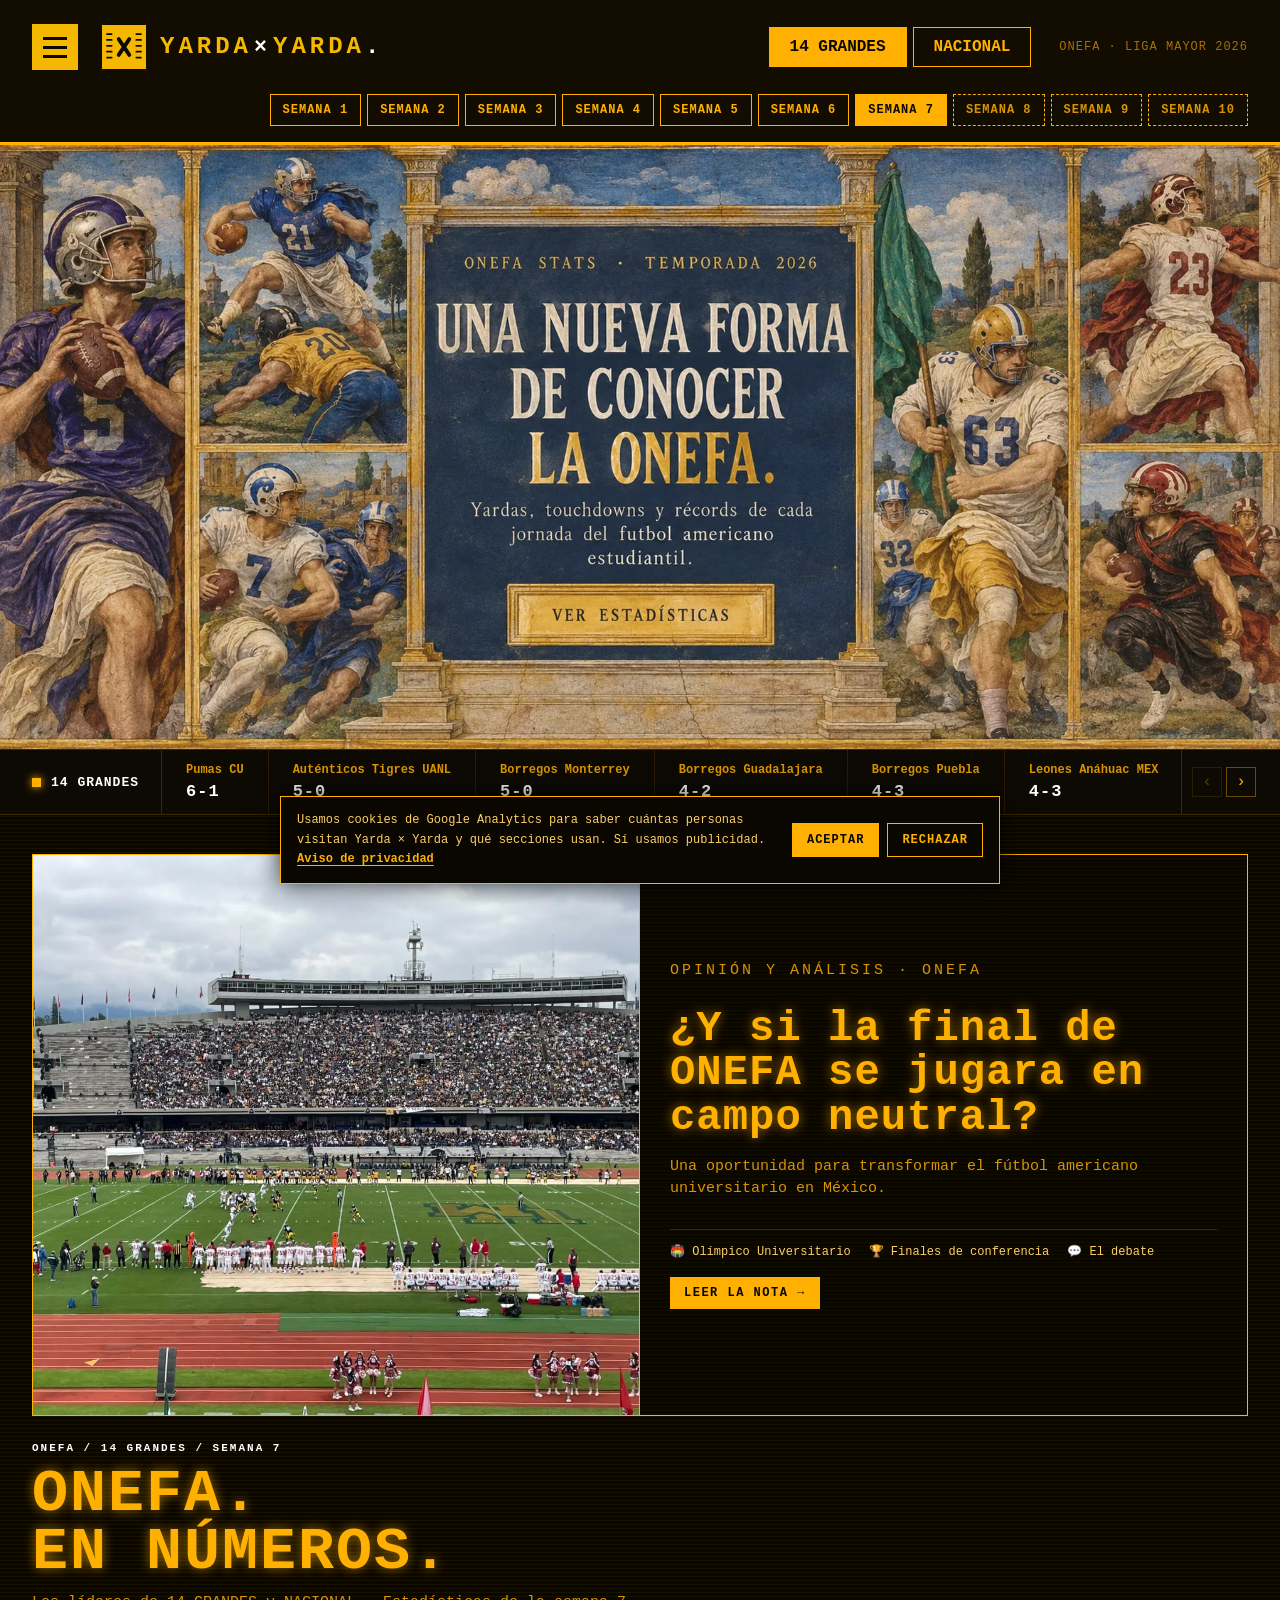
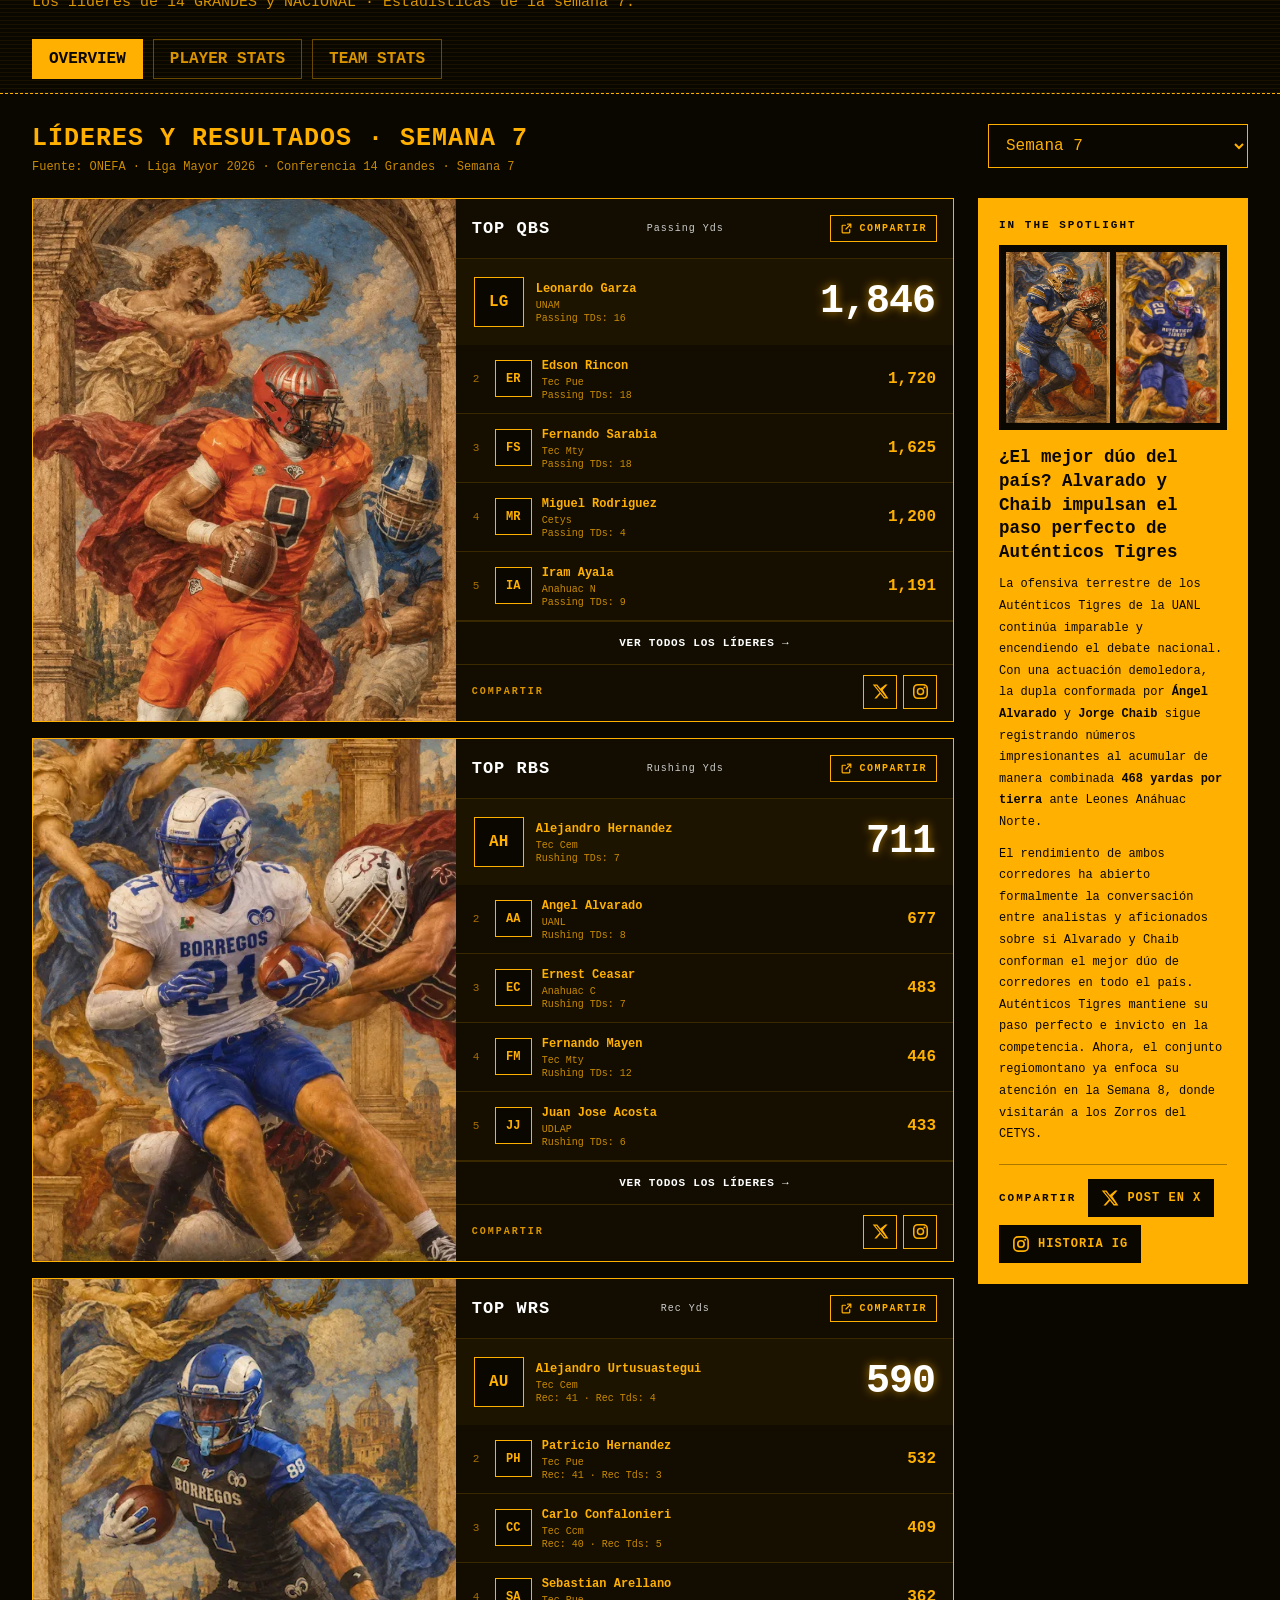
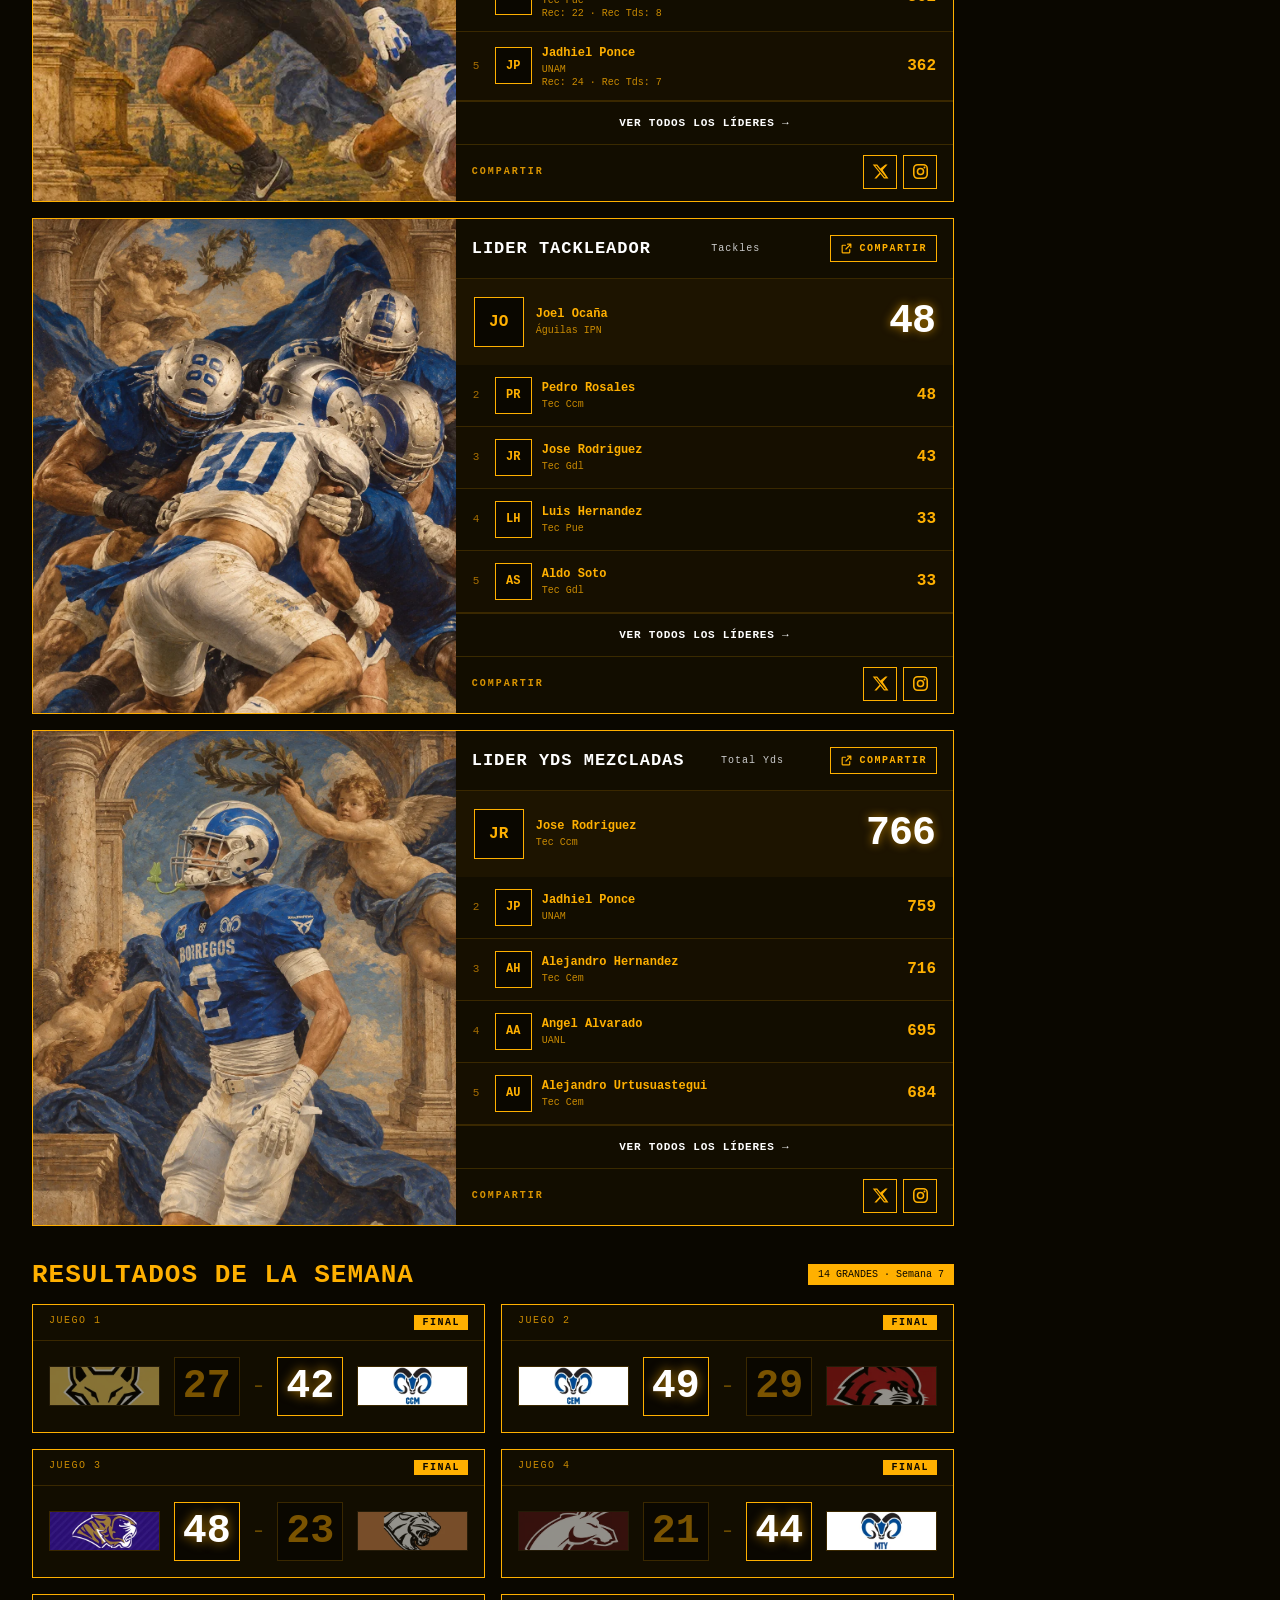
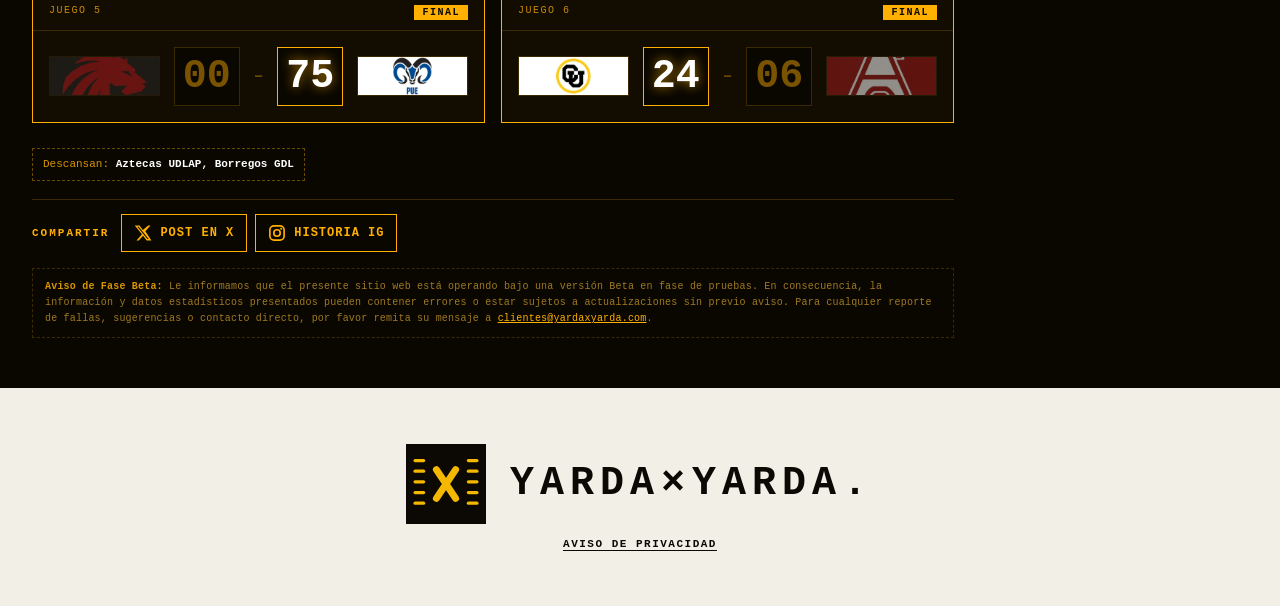
==== commit 5429aeb9: "Add files via upload" ====
--- a/index.html
+++ b/index.html
@@ -12,7 +12,7 @@
 <meta property="og:locale" content="es_MX">
 <meta name="twitter:card" content="summary_large_image">
 <meta name="theme-color" content="#120d00">
-<link rel="stylesheet" href="css/styles.css?v=20261022j"><script src="js/base/00-consentimiento.js?v=20261022j"></script>
+<link rel="stylesheet" href="css/styles.css?v=20261022o"><script src="js/base/00-consentimiento.js?v=20261022o"></script>
 <!-- Google tag (gtag.js) -->
 <script async src="https://www.googletagmanager.com/gtag/js?id=G-KNM0MF1JTT"></script>
 <script>
@@ -65,5 +65,5 @@
 &lt;/style&gt;&lt;/head&gt;&lt;body&gt;&lt;header&gt;&lt;a class=&quot;brand&quot; href=&quot;#volver-a-yardaxyarda&quot;&gt;YARDA X YARDA&lt;/a&gt;&lt;a class=&quot;back&quot; href=&quot;#volver-a-yardaxyarda&quot;&gt;← Volver a estadísticas&lt;/a&gt;&lt;/header&gt;&lt;section class=&quot;hero&quot;&gt;&lt;div class=&quot;hero-inner&quot;&gt;&lt;div class=&quot;eyebrow&quot;&gt;ONEFA · Liga Mayor · Crónica del Clásico Nacional&lt;/div&gt;&lt;h1&gt;EL CLÁSICO NACIONAL SE PINTA AZUL Y ORO&lt;/h1&gt;&lt;div class=&quot;dek&quot;&gt;Noventa años de historia, rivalidad y tradición en el fútbol americano estudiantil mexicano.&lt;/div&gt;&lt;div class=&quot;byline&quot;&gt;Por &lt;strong&gt;Gabriel Vargas&lt;/strong&gt; · X: &lt;a href=&quot;https://x.com/gabo9702&quot; target=&quot;_blank&quot; rel=&quot;noopener noreferrer&quot;&gt;@gabo9702&lt;/a&gt;&lt;/div&gt;&lt;/div&gt;&lt;/section&gt;&lt;main&gt;&lt;article class=&quot;article&quot;&gt;&lt;p&gt;Cuando se habla de historia en el deporte mexicano, sin importar de qué disciplina se trate, es inevitable pensar en el clásico más longevo del fútbol americano estudiantil del país. Politécnico vs. UNAM va más allá de solo dos equipos jugando un partido de temporada regular de Liga Mayor; es herencia, es pasión, es identidad, es tradición, es calidad, es todo lo que un niño sueña con vivir: es algo único, irrepetible e inigualable.&lt;/p&gt;&lt;figure class=&quot;photo&quot;&gt;&lt;img src=&quot;assets/images/1822441283.png&quot; alt=&quot;Afición universitaria forma el número 475 en las gradas del Estadio Olímpico Universitario&quot; loading=&quot;lazy&quot; style=&quot;display:block;width:100%;height:auto;object-fit:cover&quot;&gt;&lt;/figure&gt;&lt;p&gt;Pumas de la Universidad y Águilas Blancas del Politécnico se enfrentaron en una nueva edición del Clásico Nacional para conmemorar 90 años de historia. Por un lado, los del Pedregal, comandados por Lenny Garza, llegaron a esta semana 7 con un récord de 5-1; mientras que los de Santo Tomás, liderados por Joel Ocaña, lo hicieron con una marca de 2-3.&lt;/p&gt;&lt;p&gt;El Estadio Olímpico Universitario, con un aforo superior a las 30 mil personas y en un día bastante nublado, vio cómo desde la primera jugada del encuentro el equipo local trató de ser el principal protagonista. Y es que la realidad es que el ataque felino carburó de forma inmediata, pese a que en la primera serie ofensiva del encuentro, y tras haber consumido casi todo el primer cuarto, únicamente pudieron poner 3 puntos en el marcador, en gran medida gracias al buen ajuste en zona roja de los guindiblancos. Lo positivo para los Pumas fue lo bien que lucía cada uno de sus jugadores estrella, especialmente Garza, Santillán, Ponce y Blanco.&lt;/p&gt;&lt;p&gt;El patrón que marcó la primera mitad del juego fue lo poco eficiente que fue la ofensiva de los del Politécnico, con un diseño de jugadas bastante predecible y con una ejecución deficiente; pese a ello, se fueron al descanso perdiendo solamente 10-0, aunque en el terreno de juego, hasta ese momento, solo había existido un equipo. Es importante destacar que quien mantuvo los controles de la ofensiva fue Emilio Sánchez, quarterback suplente, tras las molestias del quarterback titular la semana pasada ante Anáhuac, Maximiliano Delgadillo.&lt;/p&gt;&lt;p&gt;La segunda mitad fue una calca, casi exacta, de lo vivido en los dos primeros cuartos. El staff de coacheo de César Belmonte, entrenador en jefe de Pumas, tuvo un planteamiento perfecto en ambos lados del balón, con diseños de jugadas que explotaron el talento de sus jugadores estrella. En el lado ofensivo, el papel de Jhadiel Ponce fue diferencial una vez más (es la definición misma de lo que debe ser un receptor abierto), la defensa del IPN no tuvo respuesta alguna para él ni, en general, para cada ejecución que salía de las manos de Leonardo Garza.&lt;/p&gt;&lt;figure style=&quot;margin:24px 0&quot;&gt;&lt;video controls playsinline preload=&quot;metadata&quot; style=&quot;display:block;width:100%;height:auto;max-height:640px;background:#000;border-radius:3px&quot; src=&quot;assets/videos/cbd32a46c1.mp4&quot;&gt;Tu navegador no admite reproducción de video.&lt;/video&gt;&lt;figcaption&gt;📸 &lt;a href=&quot;https://www.instagram.com/pumascu_fba/&quot; target=&quot;_blank&quot; rel=&quot;noopener noreferrer&quot;&gt;@pumascu_fba&lt;/a&gt;&lt;/figcaption&gt;&lt;/figure&gt;&lt;p&gt;Poco pudieron hacer las Águilas Blancas al final, decorando el marcador 24-6 con algunos ajustes sobre la marcha por parte del entrenador en jefe Raúl Mateos. Esto dejó por debajo las expectativas de un equipo que en las primeras mitades de la mayoría de sus juegos había sido bastante productivo a la ofensiva, pero que el sábado en CU no pudo descifrar en ningún aspecto a los locales.&lt;/p&gt;&lt;div class=&quot;score&quot;&gt;&lt;span class=&quot;score-team&quot;&gt;&lt;img class=&quot;score-logo&quot; src=&quot;assets/images/06b3240e26.png&quot; alt=&quot;Logo Pumas CU&quot;&gt;&lt;span&gt;PUMAS CU&lt;/span&gt;&lt;strong&gt;24&lt;/strong&gt;&lt;/span&gt;&lt;span class=&quot;score-label&quot;&gt;MARCADOR FINAL&lt;/span&gt;&lt;span class=&quot;score-team&quot;&gt;&lt;img class=&quot;score-logo&quot; src=&quot;assets/images/b1e4f15dc2.png&quot; alt=&quot;Logo Águilas Blancas&quot;&gt;&lt;span&gt;ÁGUILAS BLANCAS&lt;/span&gt;&lt;strong&gt;6&lt;/strong&gt;&lt;/span&gt;&lt;/div&gt;&lt;p&gt;Con esto, ambos equipos llegan a la semana 8 con realidades distintas: Pumas buscando asegurar al 100% terminar en el &lt;strong&gt;top 3&lt;/strong&gt; de la tabla de posiciones, y Águilas tratando de reponerse de tres semanas de pesadilla para alcanzar a colarse a la postemporada. El resultado deja claras muchas cosas, especialmente dos: la primera, que los auriazules son capaces de soñar en grande con uno de los mejores rosters en cuanto a talento de su historia; y la segunda, que los guindiblancos necesitan asentar el proyecto con su gran camada de novatos. Dos presentes diferentes que no hacen más que generar una gran expectativa para la siguiente edición del Clásico Nacional del fútbol estudiantil en México&lt;/p&gt;&lt;p style=&quot;font-family:Arial,Helvetica,sans-serif;font-size:14px;font-weight:700;border-top:1px solid #ccc;padding-top:20px&quot;&gt;— Gabriel Vargas | X: &lt;a href=&quot;https://x.com/gabo9702&quot; target=&quot;_blank&quot; rel=&quot;noopener noreferrer&quot;&gt;@gabo9702&lt;/a&gt;&lt;/p&gt;&lt;/article&gt;&lt;/main&gt;&lt;footer style=&quot;display:flex;justify-content:center;align-items:center;gap:12px;background:#f5f0e5;padding:30px 16px;border-top:1px solid #d7c7a8&quot;&gt;&lt;span aria-hidden=&quot;true&quot; style=&quot;width:40px;height:40px;display:inline-flex;align-items:center;justify-content:center;position:relative;background:#101010;color:#ffbf24;font:900 24px Arial,sans-serif&quot;&gt;&lt;span style=&quot;position:absolute;left:5px;top:5px;font:900 10px monospace;line-height:9px&quot;&gt;≡&lt;br&gt;≡&lt;br&gt;≡&lt;/span&gt;&lt;span style=&quot;margin-left:9px&quot;&gt;×&lt;/span&gt;&lt;/span&gt;&lt;span style=&quot;font:900 clamp(17px,4vw,25px) Arial,sans-serif;letter-spacing:3px;color:#101010&quot;&gt;YARDA&lt;span style=&quot;color:#101010&quot;&gt;×&lt;/span&gt;YARDA.&lt;/span&gt;&lt;/footer&gt;&lt;script&gt;document.querySelectorAll(&#x27;a[href=&quot;#volver-a-yardaxyarda&quot;]&#x27;).forEach(a=&gt;a.addEventListener(&#x27;click&#x27;,function(e){e.preventDefault();parent.postMessage(&#x27;yxy-close-article&#x27;,&#x27;*&#x27;)}));&lt;/script&gt;&lt;/body&gt;&lt;/html&gt;" ></iframe>
 </div>
 
-<script src="js/cargar.js?v=20261022j"></script>
+<script src="js/cargar.js?v=20261022o"></script>
 </body></html>
--- a/css/styles.css
+++ b/css/styles.css
@@ -435,3 +435,7 @@
 .card .yxy-redes.compacto .yxy-red span{display:none!important}
 .card .yxy-redes.compacto .yxy-red{width:34px;height:34px;padding:0;justify-content:center}
 .card .yxy-redes.compacto .yxy-red svg{width:17px;height:17px}
+.spot-w7p .w7-head{margin:14px 0 0}.spot-w7p .w7-txt+video,.spot-w7p .w7-txt+small+video{margin-top:20px}
+/* Portadas de nota (usa el estilo de la portada de semana 8) */
+.hero-nota{cursor:pointer}.hero-nota:focus-visible{outline:3px solid #ffb000;outline-offset:5px}.hero-nota:hover .hero8-cap h2{text-decoration:underline;text-underline-offset:6px}.hero-nota:hover .hero8-leer{background:#ffcf66}
+.hero-nota .hero8-img{object-position:50% 40%}
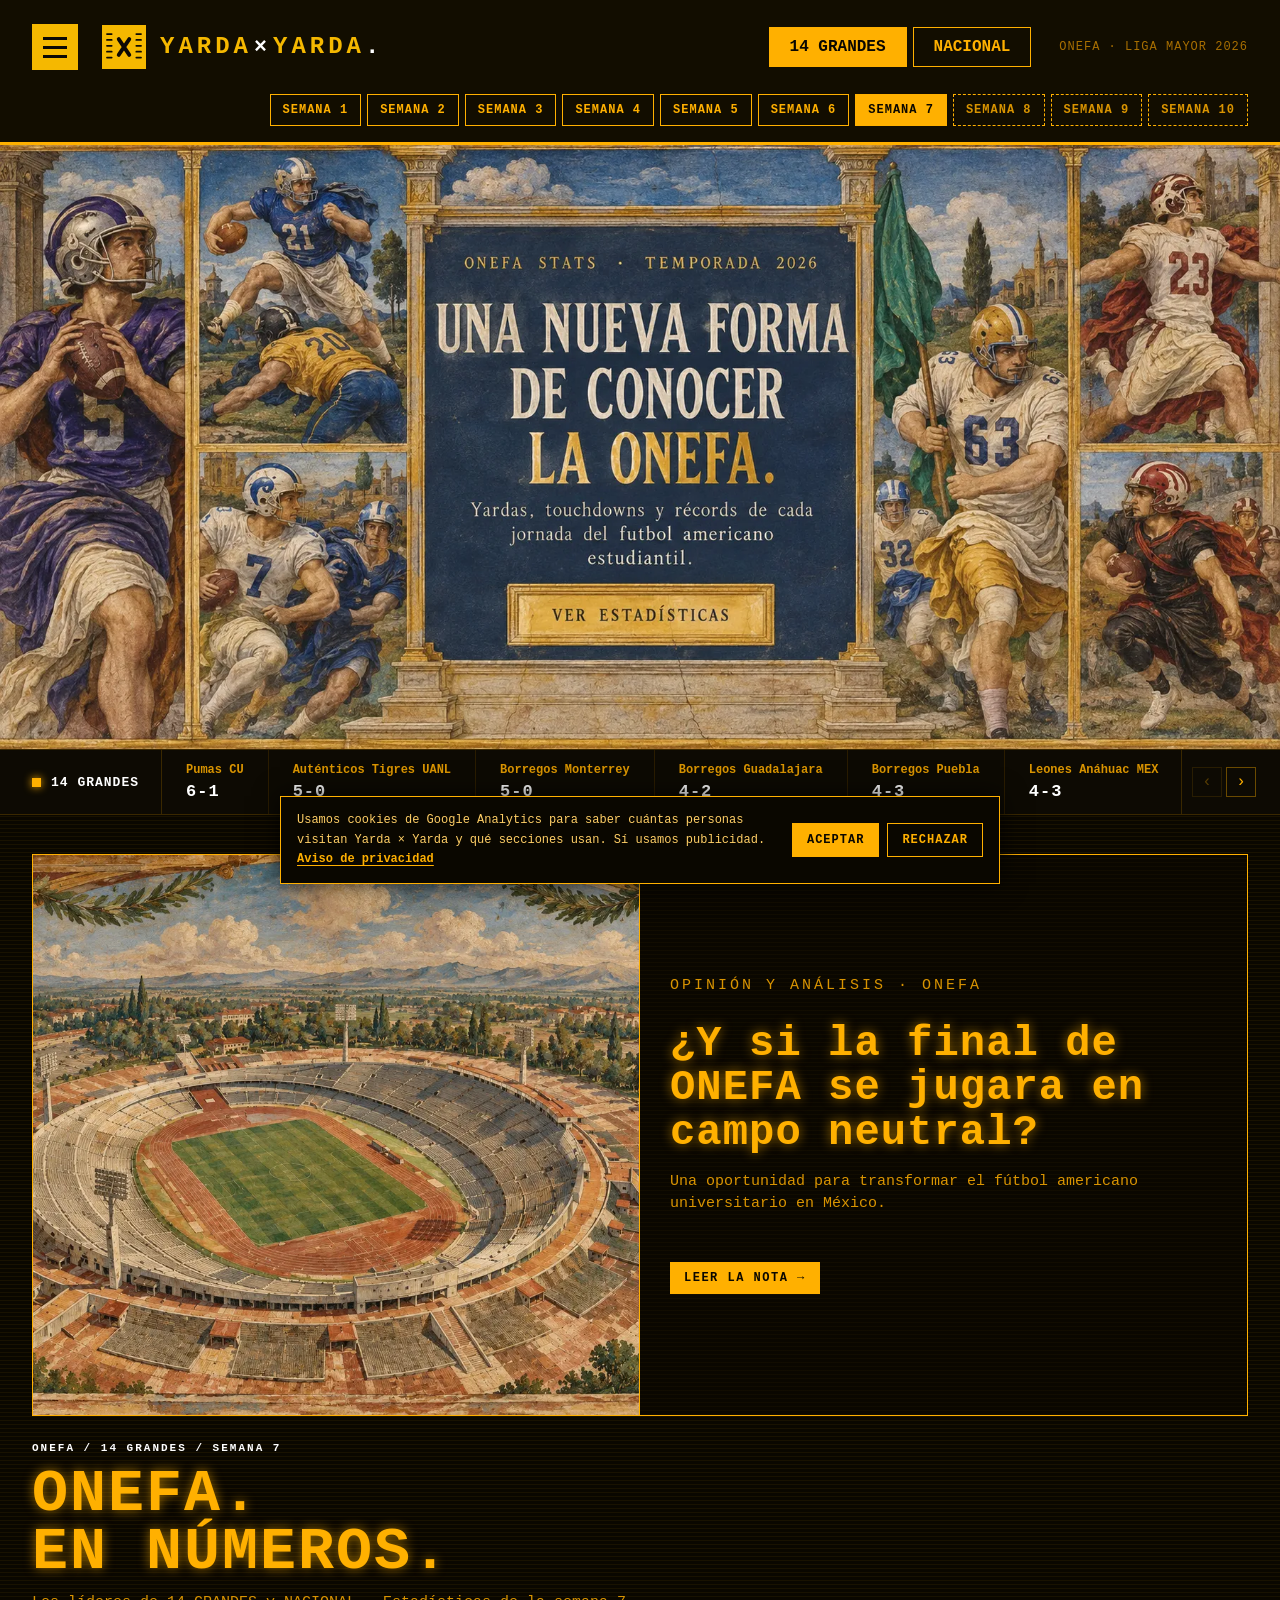
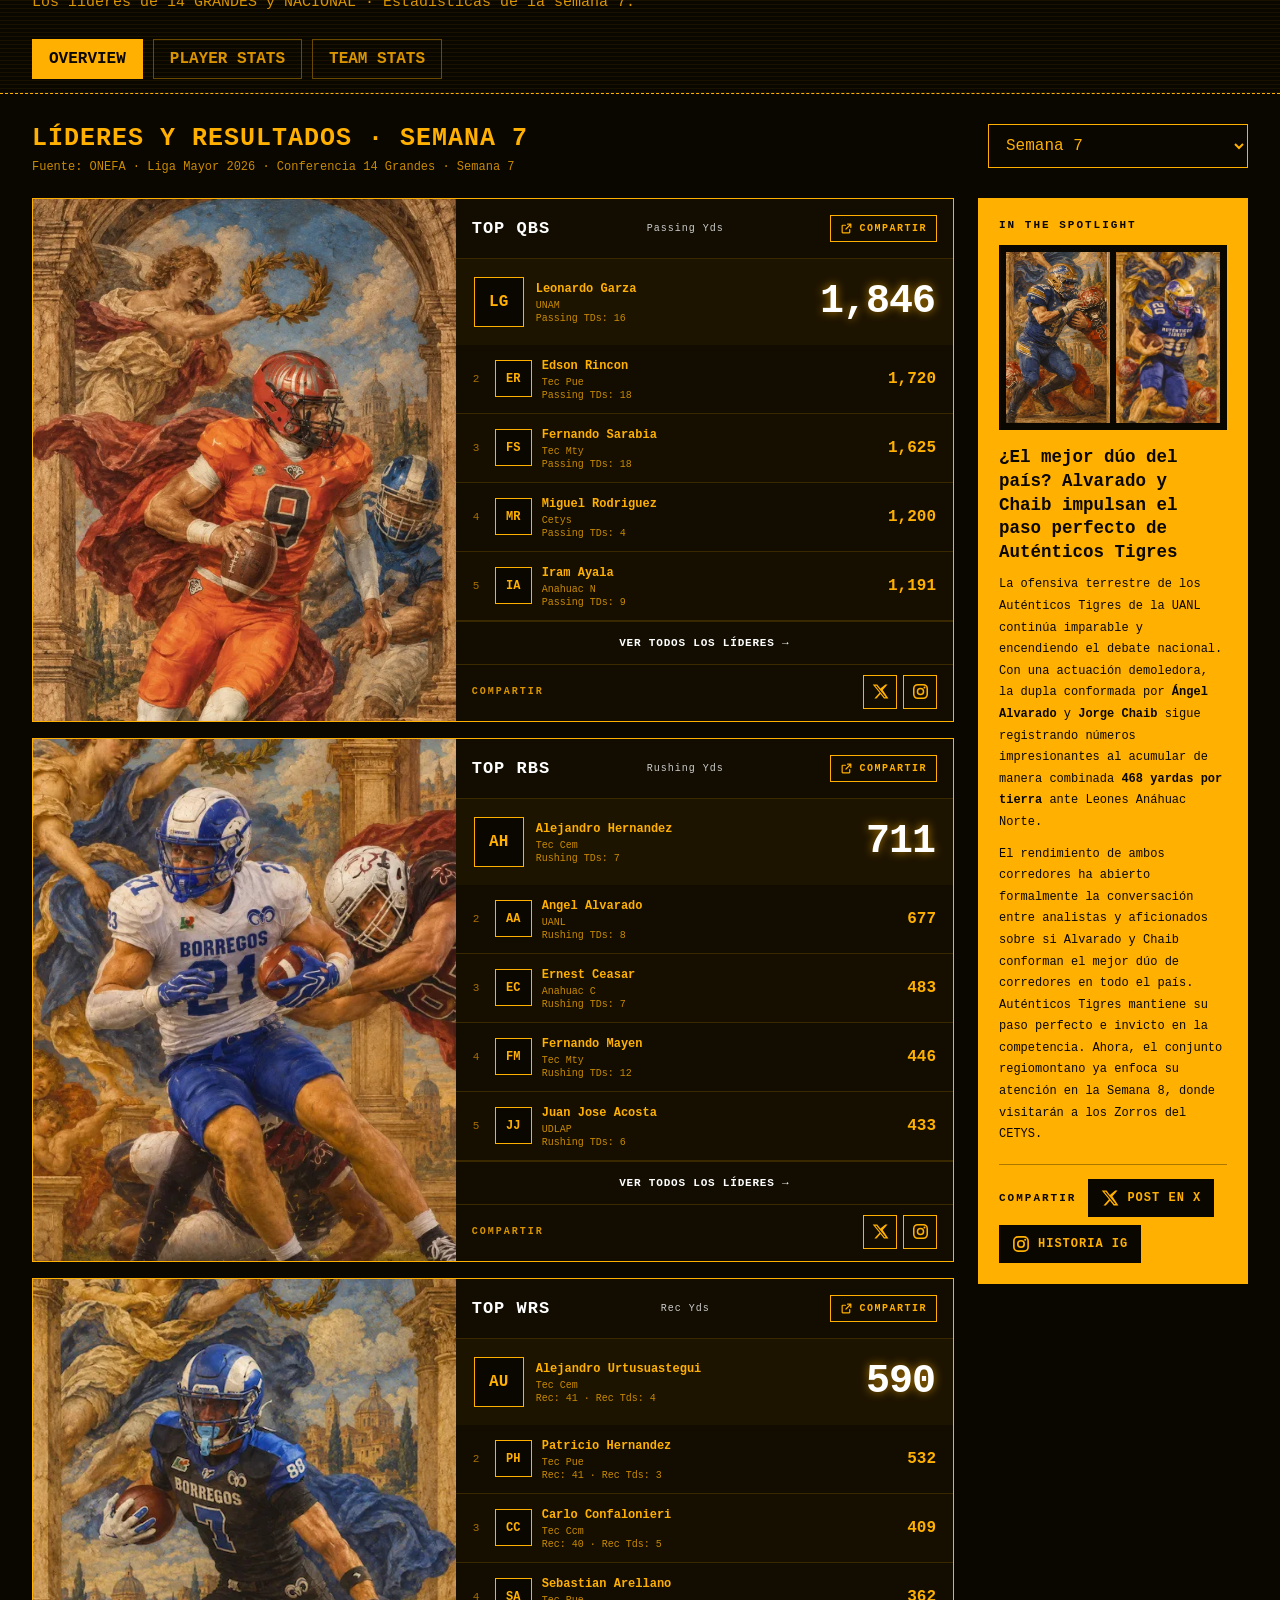
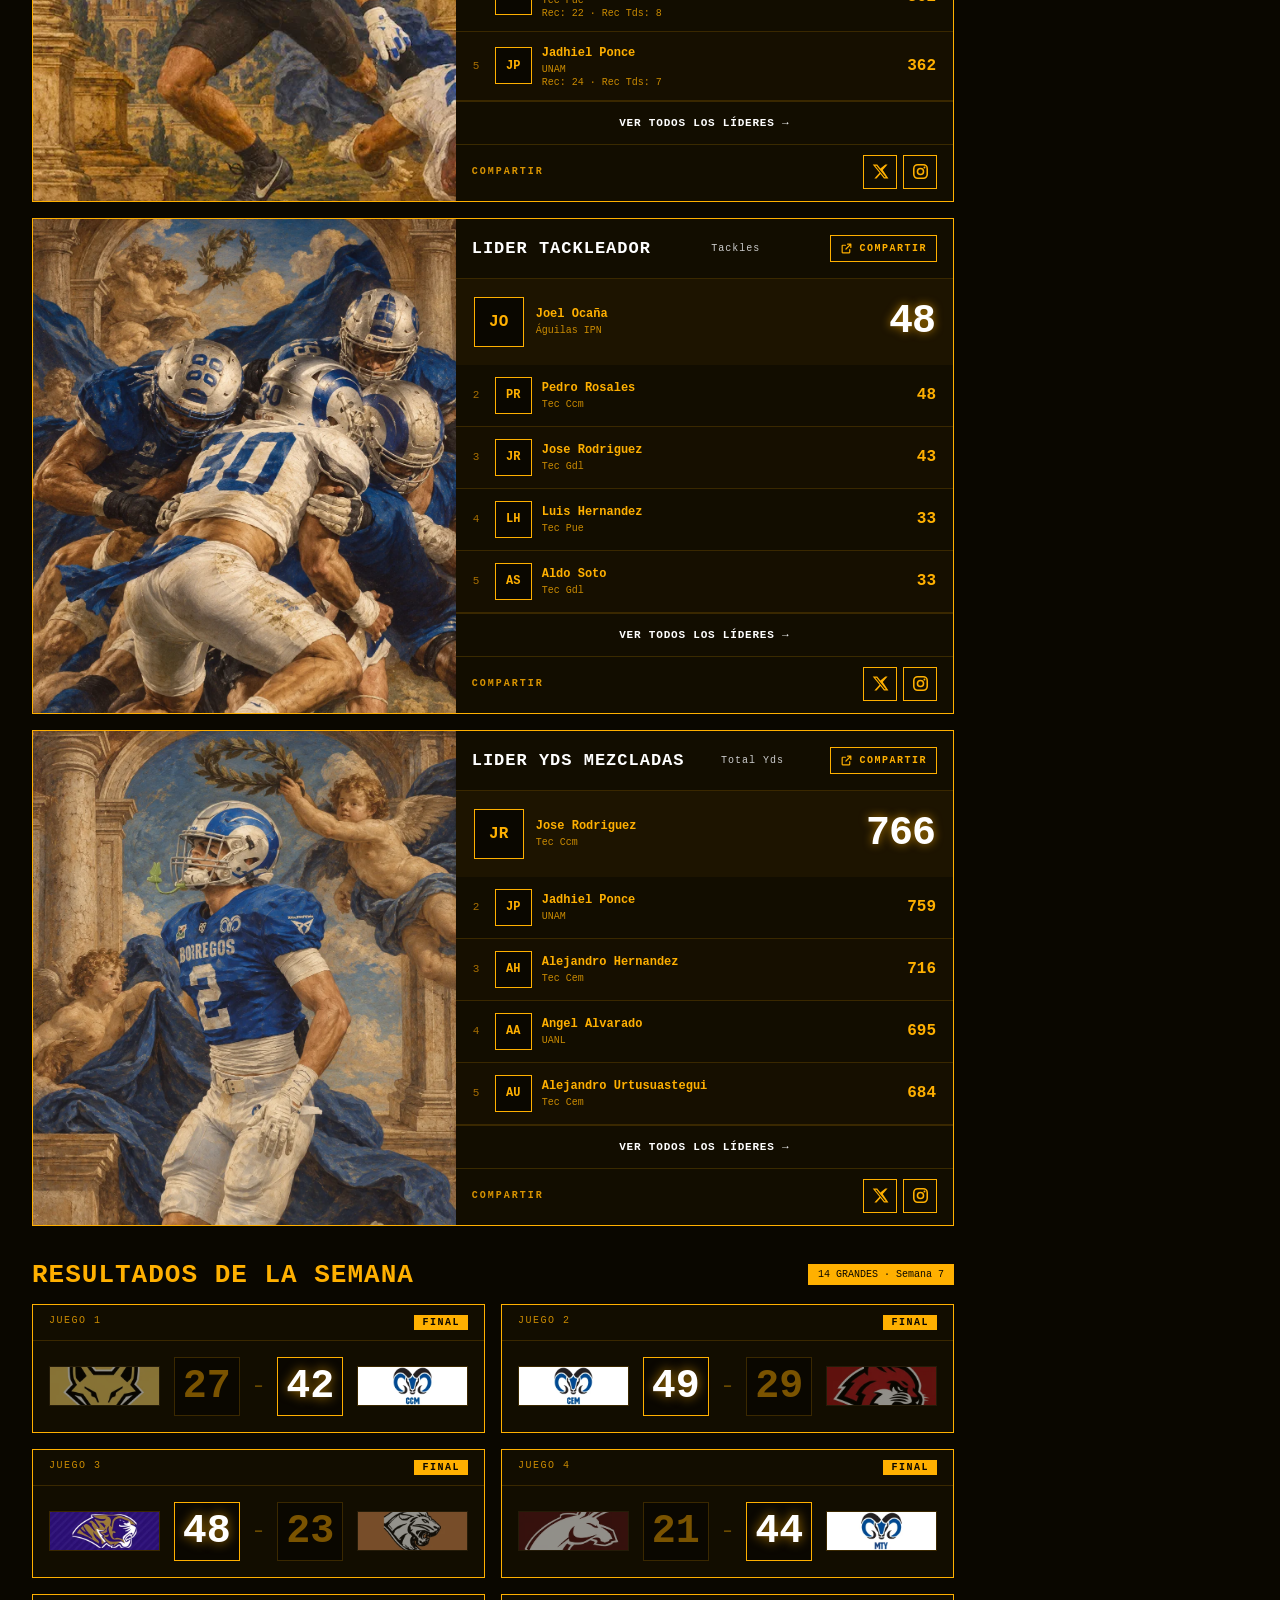
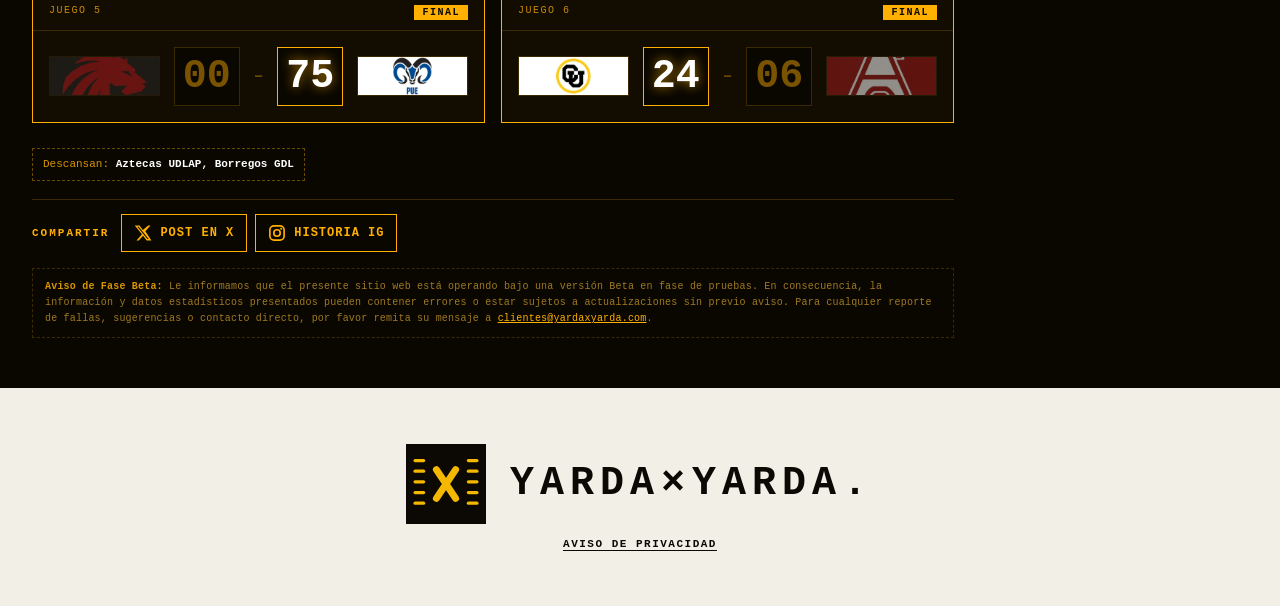
==== commit 3faf55b7: "Add files via upload" ====
--- a/index.html
+++ b/index.html
@@ -12,7 +12,7 @@
 <meta property="og:locale" content="es_MX">
 <meta name="twitter:card" content="summary_large_image">
 <meta name="theme-color" content="#120d00">
-<link rel="stylesheet" href="css/styles.css?v=20261022o"><script src="js/base/00-consentimiento.js?v=20261022o"></script>
+<link rel="stylesheet" href="css/styles.css?v=20261022p"><script src="js/base/00-consentimiento.js?v=20261022p"></script>
 <!-- Google tag (gtag.js) -->
 <script async src="https://www.googletagmanager.com/gtag/js?id=G-KNM0MF1JTT"></script>
 <script>
@@ -65,5 +65,5 @@
 &lt;/style&gt;&lt;/head&gt;&lt;body&gt;&lt;header&gt;&lt;a class=&quot;brand&quot; href=&quot;#volver-a-yardaxyarda&quot;&gt;YARDA X YARDA&lt;/a&gt;&lt;a class=&quot;back&quot; href=&quot;#volver-a-yardaxyarda&quot;&gt;← Volver a estadísticas&lt;/a&gt;&lt;/header&gt;&lt;section class=&quot;hero&quot;&gt;&lt;div class=&quot;hero-inner&quot;&gt;&lt;div class=&quot;eyebrow&quot;&gt;ONEFA · Liga Mayor · Crónica del Clásico Nacional&lt;/div&gt;&lt;h1&gt;EL CLÁSICO NACIONAL SE PINTA AZUL Y ORO&lt;/h1&gt;&lt;div class=&quot;dek&quot;&gt;Noventa años de historia, rivalidad y tradición en el fútbol americano estudiantil mexicano.&lt;/div&gt;&lt;div class=&quot;byline&quot;&gt;Por &lt;strong&gt;Gabriel Vargas&lt;/strong&gt; · X: &lt;a href=&quot;https://x.com/gabo9702&quot; target=&quot;_blank&quot; rel=&quot;noopener noreferrer&quot;&gt;@gabo9702&lt;/a&gt;&lt;/div&gt;&lt;/div&gt;&lt;/section&gt;&lt;main&gt;&lt;article class=&quot;article&quot;&gt;&lt;p&gt;Cuando se habla de historia en el deporte mexicano, sin importar de qué disciplina se trate, es inevitable pensar en el clásico más longevo del fútbol americano estudiantil del país. Politécnico vs. UNAM va más allá de solo dos equipos jugando un partido de temporada regular de Liga Mayor; es herencia, es pasión, es identidad, es tradición, es calidad, es todo lo que un niño sueña con vivir: es algo único, irrepetible e inigualable.&lt;/p&gt;&lt;figure class=&quot;photo&quot;&gt;&lt;img src=&quot;assets/images/1822441283.png&quot; alt=&quot;Afición universitaria forma el número 475 en las gradas del Estadio Olímpico Universitario&quot; loading=&quot;lazy&quot; style=&quot;display:block;width:100%;height:auto;object-fit:cover&quot;&gt;&lt;/figure&gt;&lt;p&gt;Pumas de la Universidad y Águilas Blancas del Politécnico se enfrentaron en una nueva edición del Clásico Nacional para conmemorar 90 años de historia. Por un lado, los del Pedregal, comandados por Lenny Garza, llegaron a esta semana 7 con un récord de 5-1; mientras que los de Santo Tomás, liderados por Joel Ocaña, lo hicieron con una marca de 2-3.&lt;/p&gt;&lt;p&gt;El Estadio Olímpico Universitario, con un aforo superior a las 30 mil personas y en un día bastante nublado, vio cómo desde la primera jugada del encuentro el equipo local trató de ser el principal protagonista. Y es que la realidad es que el ataque felino carburó de forma inmediata, pese a que en la primera serie ofensiva del encuentro, y tras haber consumido casi todo el primer cuarto, únicamente pudieron poner 3 puntos en el marcador, en gran medida gracias al buen ajuste en zona roja de los guindiblancos. Lo positivo para los Pumas fue lo bien que lucía cada uno de sus jugadores estrella, especialmente Garza, Santillán, Ponce y Blanco.&lt;/p&gt;&lt;p&gt;El patrón que marcó la primera mitad del juego fue lo poco eficiente que fue la ofensiva de los del Politécnico, con un diseño de jugadas bastante predecible y con una ejecución deficiente; pese a ello, se fueron al descanso perdiendo solamente 10-0, aunque en el terreno de juego, hasta ese momento, solo había existido un equipo. Es importante destacar que quien mantuvo los controles de la ofensiva fue Emilio Sánchez, quarterback suplente, tras las molestias del quarterback titular la semana pasada ante Anáhuac, Maximiliano Delgadillo.&lt;/p&gt;&lt;p&gt;La segunda mitad fue una calca, casi exacta, de lo vivido en los dos primeros cuartos. El staff de coacheo de César Belmonte, entrenador en jefe de Pumas, tuvo un planteamiento perfecto en ambos lados del balón, con diseños de jugadas que explotaron el talento de sus jugadores estrella. En el lado ofensivo, el papel de Jhadiel Ponce fue diferencial una vez más (es la definición misma de lo que debe ser un receptor abierto), la defensa del IPN no tuvo respuesta alguna para él ni, en general, para cada ejecución que salía de las manos de Leonardo Garza.&lt;/p&gt;&lt;figure style=&quot;margin:24px 0&quot;&gt;&lt;video controls playsinline preload=&quot;metadata&quot; style=&quot;display:block;width:100%;height:auto;max-height:640px;background:#000;border-radius:3px&quot; src=&quot;assets/videos/cbd32a46c1.mp4&quot;&gt;Tu navegador no admite reproducción de video.&lt;/video&gt;&lt;figcaption&gt;📸 &lt;a href=&quot;https://www.instagram.com/pumascu_fba/&quot; target=&quot;_blank&quot; rel=&quot;noopener noreferrer&quot;&gt;@pumascu_fba&lt;/a&gt;&lt;/figcaption&gt;&lt;/figure&gt;&lt;p&gt;Poco pudieron hacer las Águilas Blancas al final, decorando el marcador 24-6 con algunos ajustes sobre la marcha por parte del entrenador en jefe Raúl Mateos. Esto dejó por debajo las expectativas de un equipo que en las primeras mitades de la mayoría de sus juegos había sido bastante productivo a la ofensiva, pero que el sábado en CU no pudo descifrar en ningún aspecto a los locales.&lt;/p&gt;&lt;div class=&quot;score&quot;&gt;&lt;span class=&quot;score-team&quot;&gt;&lt;img class=&quot;score-logo&quot; src=&quot;assets/images/06b3240e26.png&quot; alt=&quot;Logo Pumas CU&quot;&gt;&lt;span&gt;PUMAS CU&lt;/span&gt;&lt;strong&gt;24&lt;/strong&gt;&lt;/span&gt;&lt;span class=&quot;score-label&quot;&gt;MARCADOR FINAL&lt;/span&gt;&lt;span class=&quot;score-team&quot;&gt;&lt;img class=&quot;score-logo&quot; src=&quot;assets/images/b1e4f15dc2.png&quot; alt=&quot;Logo Águilas Blancas&quot;&gt;&lt;span&gt;ÁGUILAS BLANCAS&lt;/span&gt;&lt;strong&gt;6&lt;/strong&gt;&lt;/span&gt;&lt;/div&gt;&lt;p&gt;Con esto, ambos equipos llegan a la semana 8 con realidades distintas: Pumas buscando asegurar al 100% terminar en el &lt;strong&gt;top 3&lt;/strong&gt; de la tabla de posiciones, y Águilas tratando de reponerse de tres semanas de pesadilla para alcanzar a colarse a la postemporada. El resultado deja claras muchas cosas, especialmente dos: la primera, que los auriazules son capaces de soñar en grande con uno de los mejores rosters en cuanto a talento de su historia; y la segunda, que los guindiblancos necesitan asentar el proyecto con su gran camada de novatos. Dos presentes diferentes que no hacen más que generar una gran expectativa para la siguiente edición del Clásico Nacional del fútbol estudiantil en México&lt;/p&gt;&lt;p style=&quot;font-family:Arial,Helvetica,sans-serif;font-size:14px;font-weight:700;border-top:1px solid #ccc;padding-top:20px&quot;&gt;— Gabriel Vargas | X: &lt;a href=&quot;https://x.com/gabo9702&quot; target=&quot;_blank&quot; rel=&quot;noopener noreferrer&quot;&gt;@gabo9702&lt;/a&gt;&lt;/p&gt;&lt;/article&gt;&lt;/main&gt;&lt;footer style=&quot;display:flex;justify-content:center;align-items:center;gap:12px;background:#f5f0e5;padding:30px 16px;border-top:1px solid #d7c7a8&quot;&gt;&lt;span aria-hidden=&quot;true&quot; style=&quot;width:40px;height:40px;display:inline-flex;align-items:center;justify-content:center;position:relative;background:#101010;color:#ffbf24;font:900 24px Arial,sans-serif&quot;&gt;&lt;span style=&quot;position:absolute;left:5px;top:5px;font:900 10px monospace;line-height:9px&quot;&gt;≡&lt;br&gt;≡&lt;br&gt;≡&lt;/span&gt;&lt;span style=&quot;margin-left:9px&quot;&gt;×&lt;/span&gt;&lt;/span&gt;&lt;span style=&quot;font:900 clamp(17px,4vw,25px) Arial,sans-serif;letter-spacing:3px;color:#101010&quot;&gt;YARDA&lt;span style=&quot;color:#101010&quot;&gt;×&lt;/span&gt;YARDA.&lt;/span&gt;&lt;/footer&gt;&lt;script&gt;document.querySelectorAll(&#x27;a[href=&quot;#volver-a-yardaxyarda&quot;]&#x27;).forEach(a=&gt;a.addEventListener(&#x27;click&#x27;,function(e){e.preventDefault();parent.postMessage(&#x27;yxy-close-article&#x27;,&#x27;*&#x27;)}));&lt;/script&gt;&lt;/body&gt;&lt;/html&gt;" ></iframe>
 </div>
 
-<script src="js/cargar.js?v=20261022o"></script>
+<script src="js/cargar.js?v=20261022p"></script>
 </body></html>
--- a/css/styles.css
+++ b/css/styles.css
@@ -438,4 +438,4 @@
 .spot-w7p .w7-head{margin:14px 0 0}.spot-w7p .w7-txt+video,.spot-w7p .w7-txt+small+video{margin-top:20px}
 /* Portadas de nota (usa el estilo de la portada de semana 8) */
 .hero-nota{cursor:pointer}.hero-nota:focus-visible{outline:3px solid #ffb000;outline-offset:5px}.hero-nota:hover .hero8-cap h2{text-decoration:underline;text-underline-offset:6px}.hero-nota:hover .hero8-leer{background:#ffcf66}
-.hero-nota .hero8-img{object-position:50% 40%}
+.hero-nota .hero8-img{object-position:50% 50%}
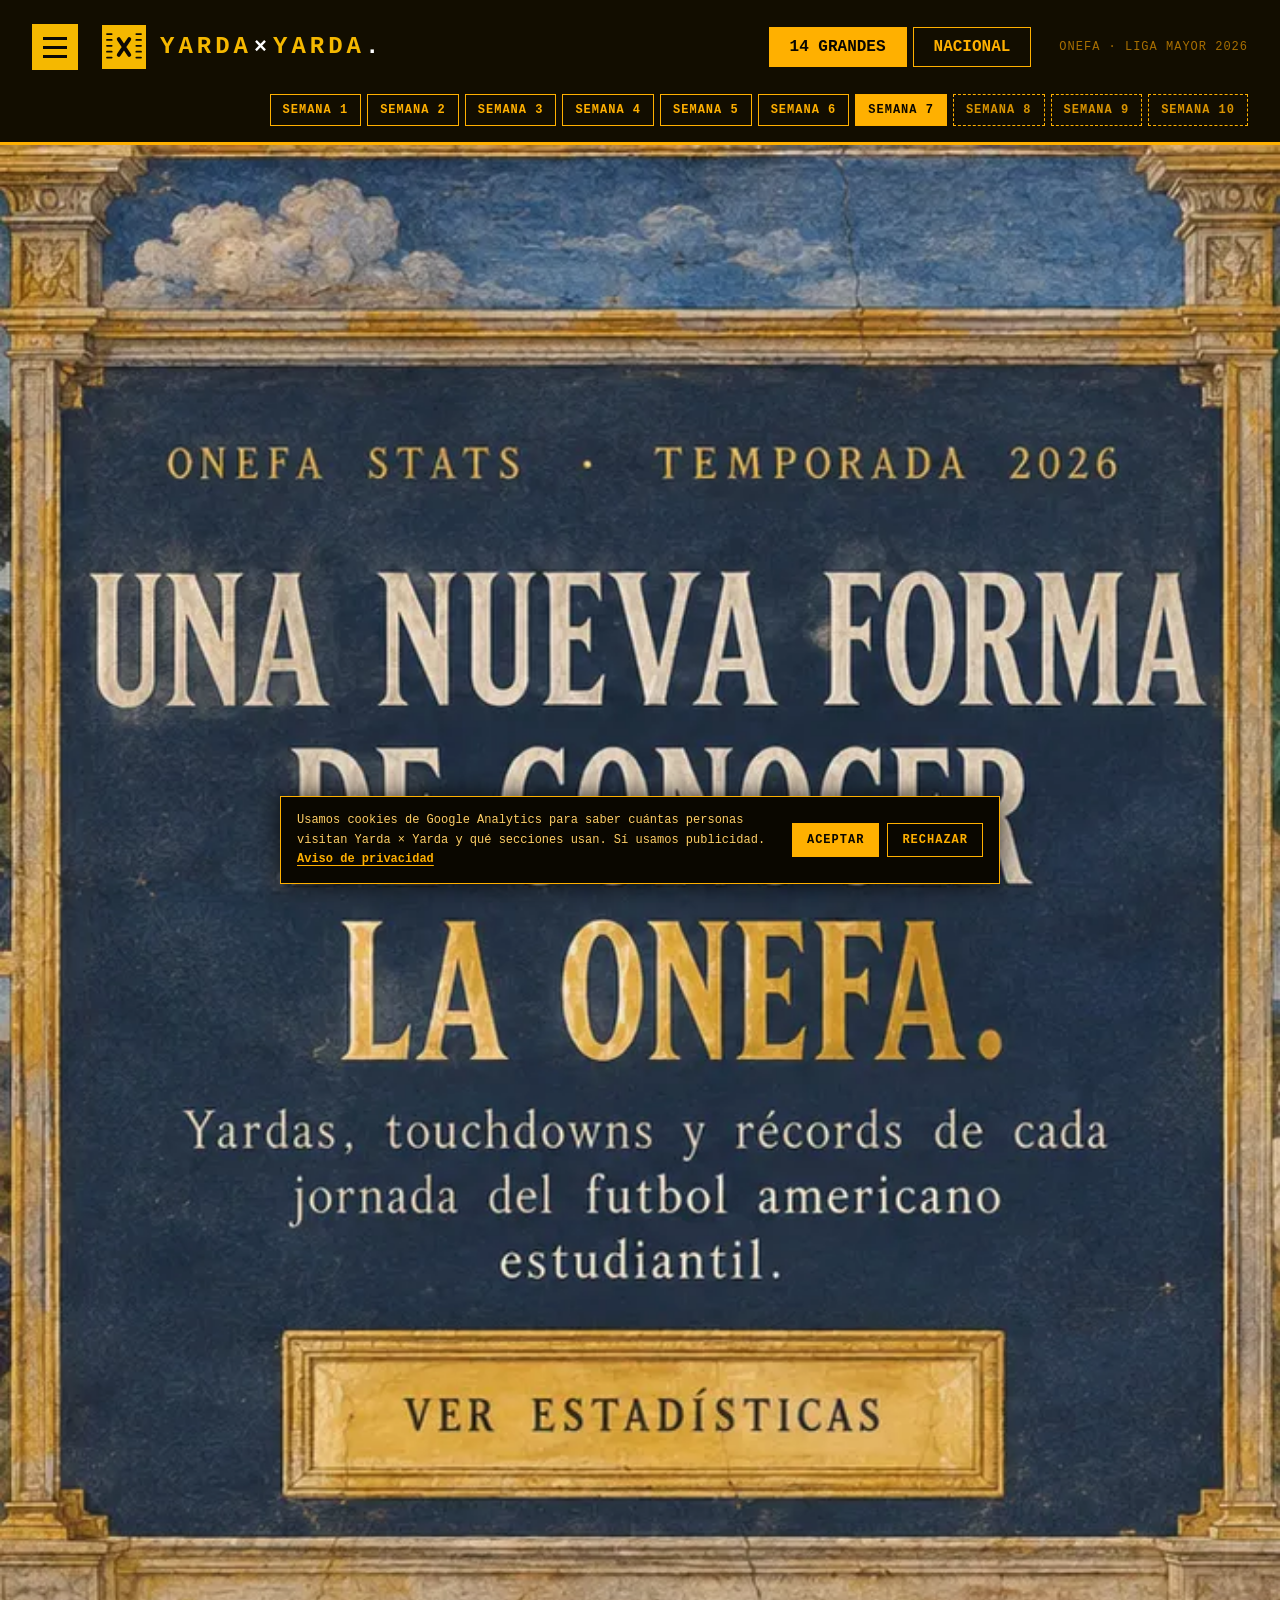
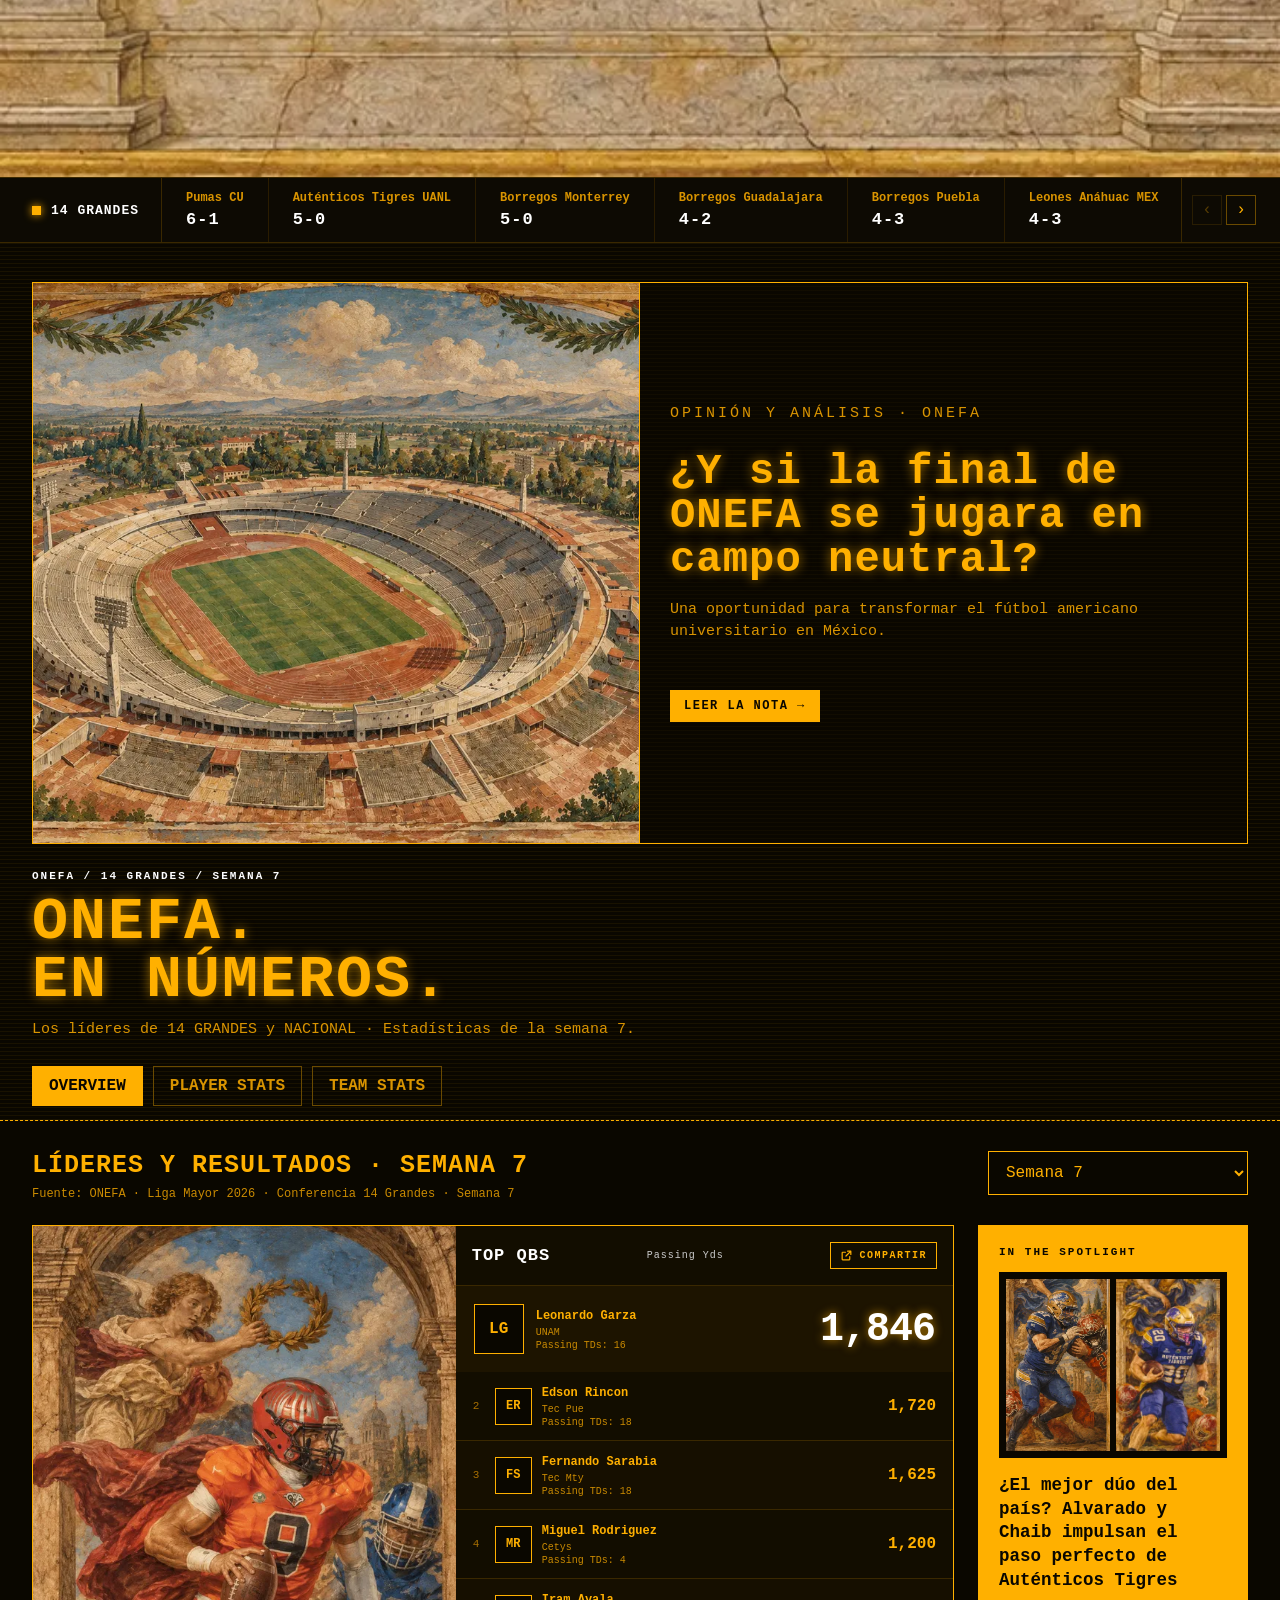
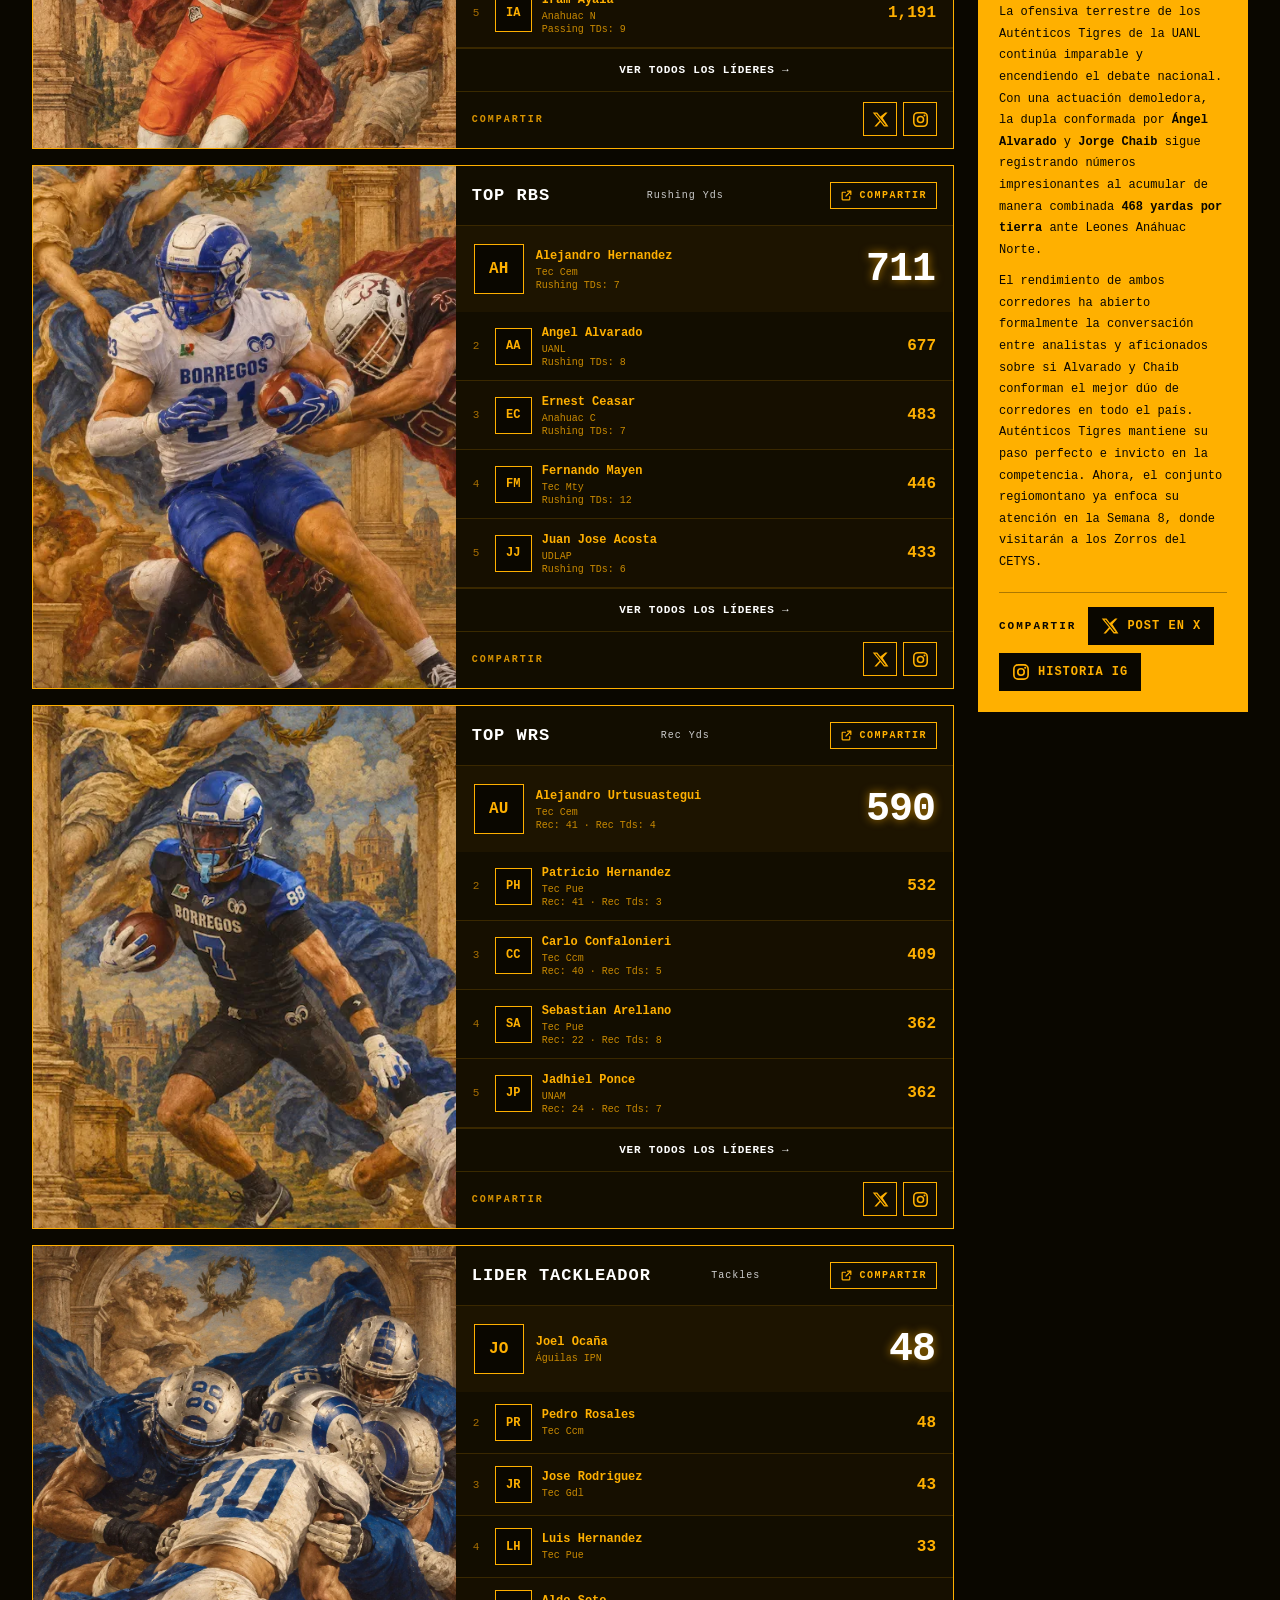
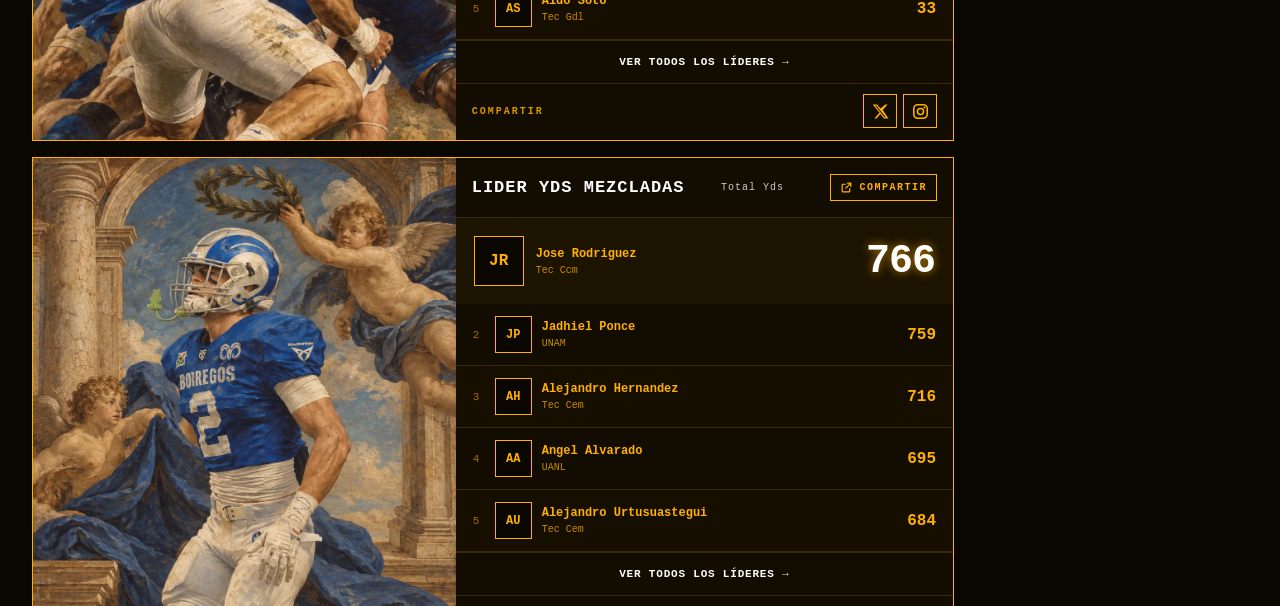
==== commit 01e10cca: "Add files via upload" ====
--- a/index.html
+++ b/index.html
@@ -12,7 +12,7 @@
 <meta property="og:locale" content="es_MX">
 <meta name="twitter:card" content="summary_large_image">
 <meta name="theme-color" content="#120d00">
-<link rel="stylesheet" href="css/styles.css?v=20261022p"><script src="js/base/00-consentimiento.js?v=20261022p"></script>
+<link rel="stylesheet" href="css/styles.css?v=20261022r"><script src="js/base/00-consentimiento.js?v=20261022r"></script>
 <!-- Google tag (gtag.js) -->
 <script async src="https://www.googletagmanager.com/gtag/js?id=G-KNM0MF1JTT"></script>
 <script>
@@ -65,5 +65,5 @@
 &lt;/style&gt;&lt;/head&gt;&lt;body&gt;&lt;header&gt;&lt;a class=&quot;brand&quot; href=&quot;#volver-a-yardaxyarda&quot;&gt;YARDA X YARDA&lt;/a&gt;&lt;a class=&quot;back&quot; href=&quot;#volver-a-yardaxyarda&quot;&gt;← Volver a estadísticas&lt;/a&gt;&lt;/header&gt;&lt;section class=&quot;hero&quot;&gt;&lt;div class=&quot;hero-inner&quot;&gt;&lt;div class=&quot;eyebrow&quot;&gt;ONEFA · Liga Mayor · Crónica del Clásico Nacional&lt;/div&gt;&lt;h1&gt;EL CLÁSICO NACIONAL SE PINTA AZUL Y ORO&lt;/h1&gt;&lt;div class=&quot;dek&quot;&gt;Noventa años de historia, rivalidad y tradición en el fútbol americano estudiantil mexicano.&lt;/div&gt;&lt;div class=&quot;byline&quot;&gt;Por &lt;strong&gt;Gabriel Vargas&lt;/strong&gt; · X: &lt;a href=&quot;https://x.com/gabo9702&quot; target=&quot;_blank&quot; rel=&quot;noopener noreferrer&quot;&gt;@gabo9702&lt;/a&gt;&lt;/div&gt;&lt;/div&gt;&lt;/section&gt;&lt;main&gt;&lt;article class=&quot;article&quot;&gt;&lt;p&gt;Cuando se habla de historia en el deporte mexicano, sin importar de qué disciplina se trate, es inevitable pensar en el clásico más longevo del fútbol americano estudiantil del país. Politécnico vs. UNAM va más allá de solo dos equipos jugando un partido de temporada regular de Liga Mayor; es herencia, es pasión, es identidad, es tradición, es calidad, es todo lo que un niño sueña con vivir: es algo único, irrepetible e inigualable.&lt;/p&gt;&lt;figure class=&quot;photo&quot;&gt;&lt;img src=&quot;assets/images/1822441283.png&quot; alt=&quot;Afición universitaria forma el número 475 en las gradas del Estadio Olímpico Universitario&quot; loading=&quot;lazy&quot; style=&quot;display:block;width:100%;height:auto;object-fit:cover&quot;&gt;&lt;/figure&gt;&lt;p&gt;Pumas de la Universidad y Águilas Blancas del Politécnico se enfrentaron en una nueva edición del Clásico Nacional para conmemorar 90 años de historia. Por un lado, los del Pedregal, comandados por Lenny Garza, llegaron a esta semana 7 con un récord de 5-1; mientras que los de Santo Tomás, liderados por Joel Ocaña, lo hicieron con una marca de 2-3.&lt;/p&gt;&lt;p&gt;El Estadio Olímpico Universitario, con un aforo superior a las 30 mil personas y en un día bastante nublado, vio cómo desde la primera jugada del encuentro el equipo local trató de ser el principal protagonista. Y es que la realidad es que el ataque felino carburó de forma inmediata, pese a que en la primera serie ofensiva del encuentro, y tras haber consumido casi todo el primer cuarto, únicamente pudieron poner 3 puntos en el marcador, en gran medida gracias al buen ajuste en zona roja de los guindiblancos. Lo positivo para los Pumas fue lo bien que lucía cada uno de sus jugadores estrella, especialmente Garza, Santillán, Ponce y Blanco.&lt;/p&gt;&lt;p&gt;El patrón que marcó la primera mitad del juego fue lo poco eficiente que fue la ofensiva de los del Politécnico, con un diseño de jugadas bastante predecible y con una ejecución deficiente; pese a ello, se fueron al descanso perdiendo solamente 10-0, aunque en el terreno de juego, hasta ese momento, solo había existido un equipo. Es importante destacar que quien mantuvo los controles de la ofensiva fue Emilio Sánchez, quarterback suplente, tras las molestias del quarterback titular la semana pasada ante Anáhuac, Maximiliano Delgadillo.&lt;/p&gt;&lt;p&gt;La segunda mitad fue una calca, casi exacta, de lo vivido en los dos primeros cuartos. El staff de coacheo de César Belmonte, entrenador en jefe de Pumas, tuvo un planteamiento perfecto en ambos lados del balón, con diseños de jugadas que explotaron el talento de sus jugadores estrella. En el lado ofensivo, el papel de Jhadiel Ponce fue diferencial una vez más (es la definición misma de lo que debe ser un receptor abierto), la defensa del IPN no tuvo respuesta alguna para él ni, en general, para cada ejecución que salía de las manos de Leonardo Garza.&lt;/p&gt;&lt;figure style=&quot;margin:24px 0&quot;&gt;&lt;video controls playsinline preload=&quot;metadata&quot; style=&quot;display:block;width:100%;height:auto;max-height:640px;background:#000;border-radius:3px&quot; src=&quot;assets/videos/cbd32a46c1.mp4&quot;&gt;Tu navegador no admite reproducción de video.&lt;/video&gt;&lt;figcaption&gt;📸 &lt;a href=&quot;https://www.instagram.com/pumascu_fba/&quot; target=&quot;_blank&quot; rel=&quot;noopener noreferrer&quot;&gt;@pumascu_fba&lt;/a&gt;&lt;/figcaption&gt;&lt;/figure&gt;&lt;p&gt;Poco pudieron hacer las Águilas Blancas al final, decorando el marcador 24-6 con algunos ajustes sobre la marcha por parte del entrenador en jefe Raúl Mateos. Esto dejó por debajo las expectativas de un equipo que en las primeras mitades de la mayoría de sus juegos había sido bastante productivo a la ofensiva, pero que el sábado en CU no pudo descifrar en ningún aspecto a los locales.&lt;/p&gt;&lt;div class=&quot;score&quot;&gt;&lt;span class=&quot;score-team&quot;&gt;&lt;img class=&quot;score-logo&quot; src=&quot;assets/images/06b3240e26.png&quot; alt=&quot;Logo Pumas CU&quot;&gt;&lt;span&gt;PUMAS CU&lt;/span&gt;&lt;strong&gt;24&lt;/strong&gt;&lt;/span&gt;&lt;span class=&quot;score-label&quot;&gt;MARCADOR FINAL&lt;/span&gt;&lt;span class=&quot;score-team&quot;&gt;&lt;img class=&quot;score-logo&quot; src=&quot;assets/images/b1e4f15dc2.png&quot; alt=&quot;Logo Águilas Blancas&quot;&gt;&lt;span&gt;ÁGUILAS BLANCAS&lt;/span&gt;&lt;strong&gt;6&lt;/strong&gt;&lt;/span&gt;&lt;/div&gt;&lt;p&gt;Con esto, ambos equipos llegan a la semana 8 con realidades distintas: Pumas buscando asegurar al 100% terminar en el &lt;strong&gt;top 3&lt;/strong&gt; de la tabla de posiciones, y Águilas tratando de reponerse de tres semanas de pesadilla para alcanzar a colarse a la postemporada. El resultado deja claras muchas cosas, especialmente dos: la primera, que los auriazules son capaces de soñar en grande con uno de los mejores rosters en cuanto a talento de su historia; y la segunda, que los guindiblancos necesitan asentar el proyecto con su gran camada de novatos. Dos presentes diferentes que no hacen más que generar una gran expectativa para la siguiente edición del Clásico Nacional del fútbol estudiantil en México&lt;/p&gt;&lt;p style=&quot;font-family:Arial,Helvetica,sans-serif;font-size:14px;font-weight:700;border-top:1px solid #ccc;padding-top:20px&quot;&gt;— Gabriel Vargas | X: &lt;a href=&quot;https://x.com/gabo9702&quot; target=&quot;_blank&quot; rel=&quot;noopener noreferrer&quot;&gt;@gabo9702&lt;/a&gt;&lt;/p&gt;&lt;/article&gt;&lt;/main&gt;&lt;footer style=&quot;display:flex;justify-content:center;align-items:center;gap:12px;background:#f5f0e5;padding:30px 16px;border-top:1px solid #d7c7a8&quot;&gt;&lt;span aria-hidden=&quot;true&quot; style=&quot;width:40px;height:40px;display:inline-flex;align-items:center;justify-content:center;position:relative;background:#101010;color:#ffbf24;font:900 24px Arial,sans-serif&quot;&gt;&lt;span style=&quot;position:absolute;left:5px;top:5px;font:900 10px monospace;line-height:9px&quot;&gt;≡&lt;br&gt;≡&lt;br&gt;≡&lt;/span&gt;&lt;span style=&quot;margin-left:9px&quot;&gt;×&lt;/span&gt;&lt;/span&gt;&lt;span style=&quot;font:900 clamp(17px,4vw,25px) Arial,sans-serif;letter-spacing:3px;color:#101010&quot;&gt;YARDA&lt;span style=&quot;color:#101010&quot;&gt;×&lt;/span&gt;YARDA.&lt;/span&gt;&lt;/footer&gt;&lt;script&gt;document.querySelectorAll(&#x27;a[href=&quot;#volver-a-yardaxyarda&quot;]&#x27;).forEach(a=&gt;a.addEventListener(&#x27;click&#x27;,function(e){e.preventDefault();parent.postMessage(&#x27;yxy-close-article&#x27;,&#x27;*&#x27;)}));&lt;/script&gt;&lt;/body&gt;&lt;/html&gt;" ></iframe>
 </div>
 
-<script src="js/cargar.js?v=20261022p"></script>
+<script src="js/cargar.js?v=20261022r"></script>
 </body></html>
